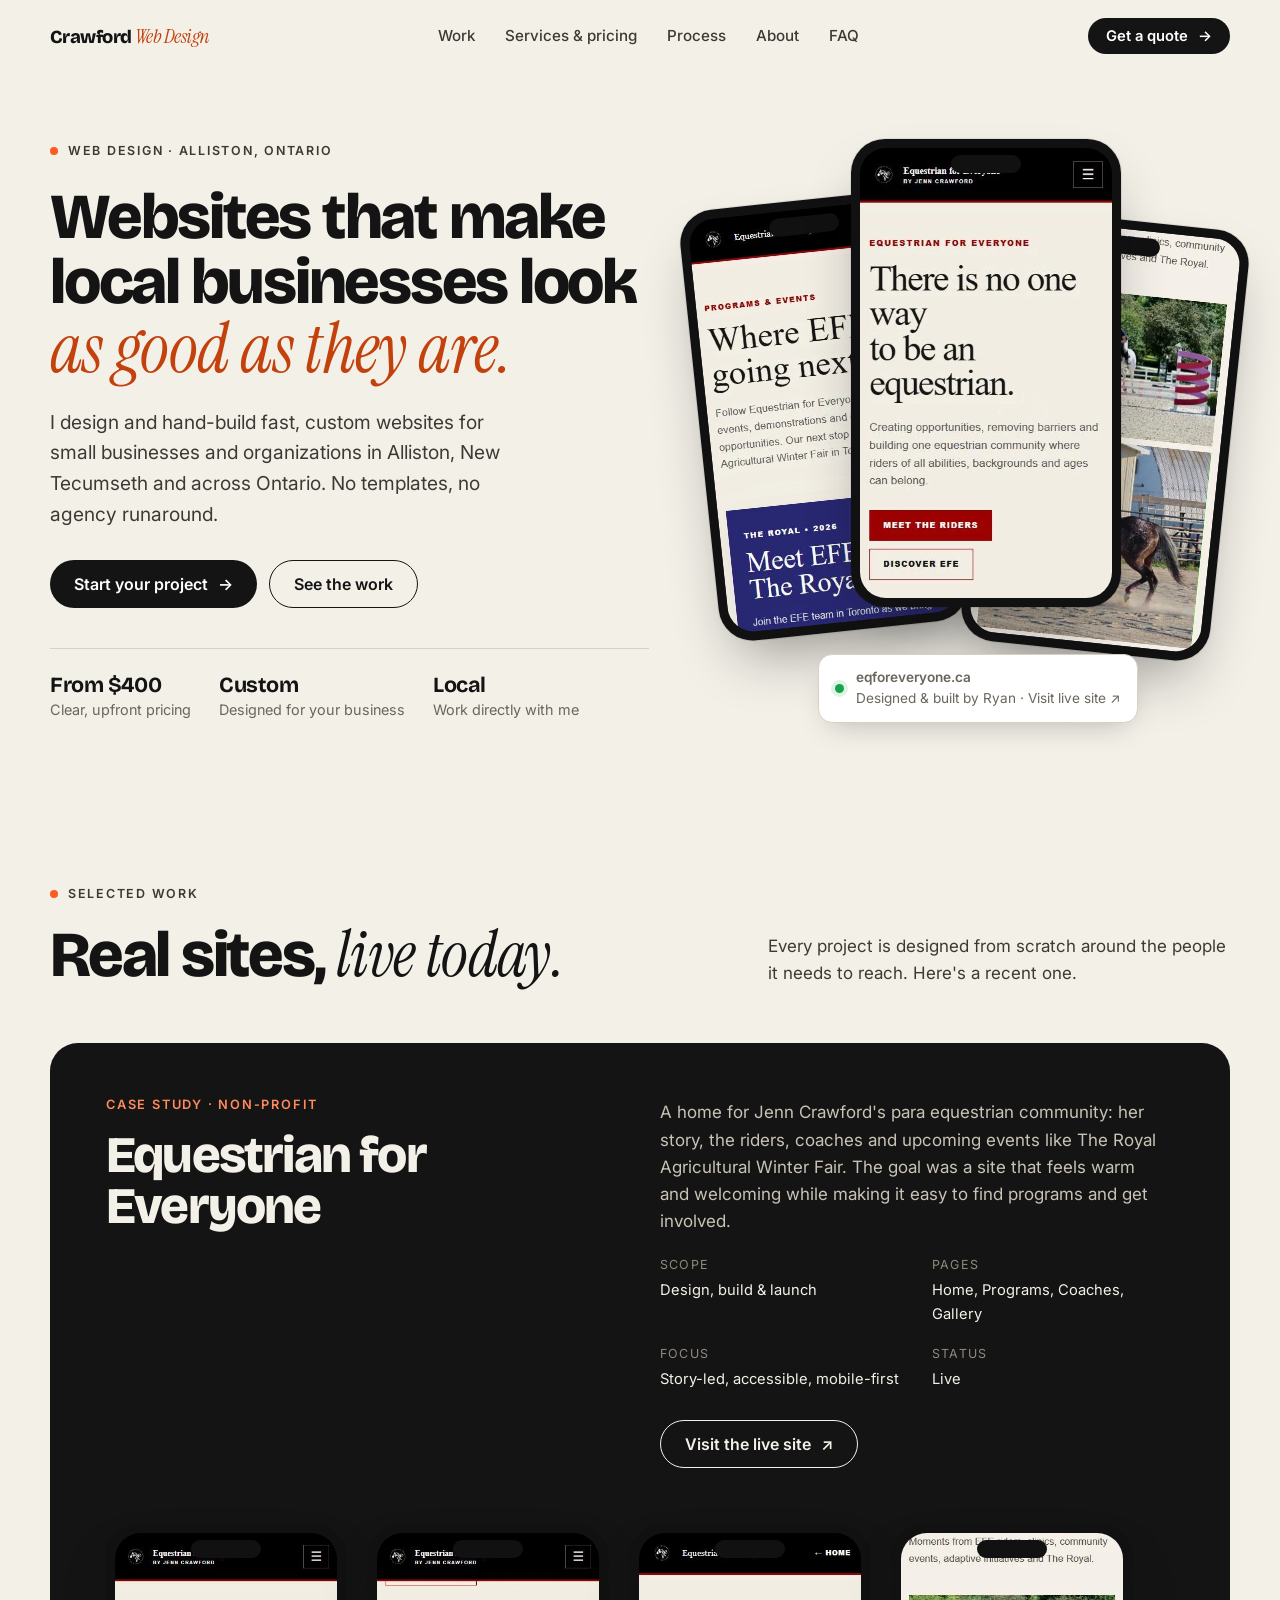
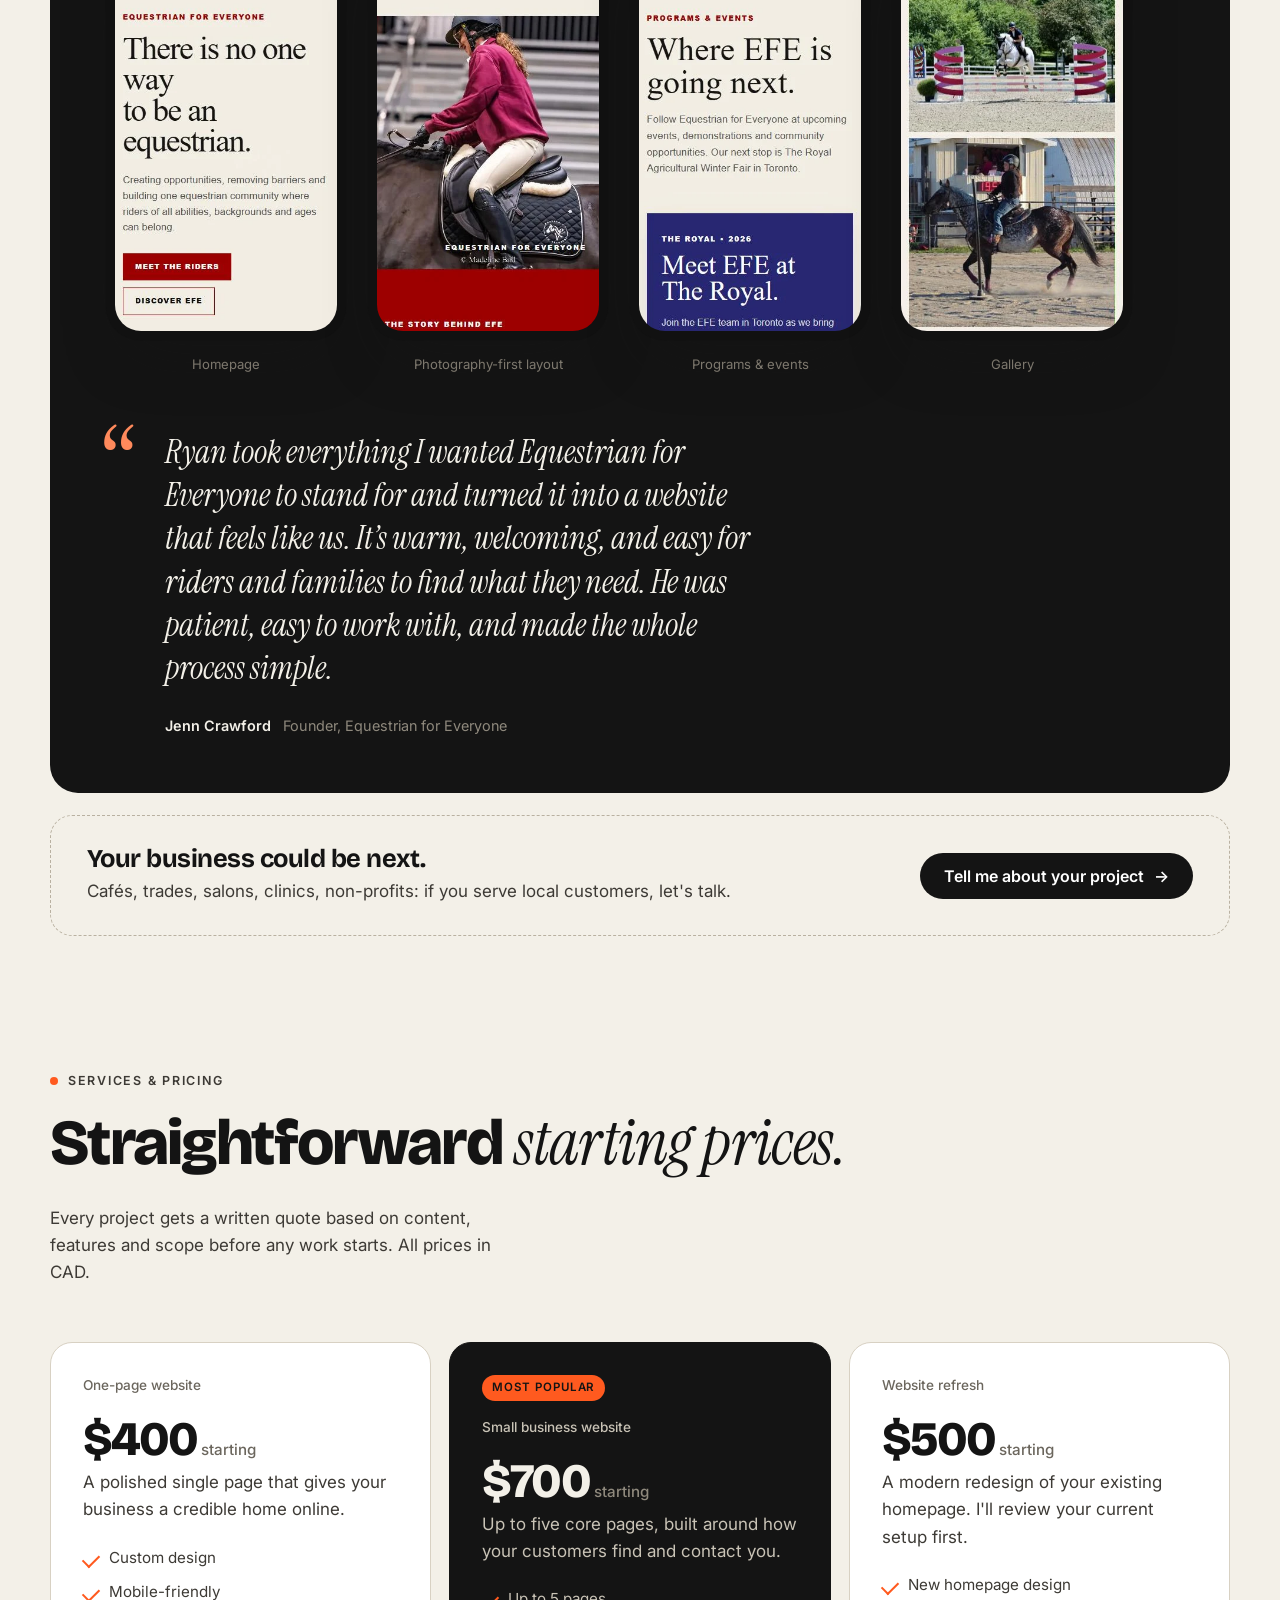
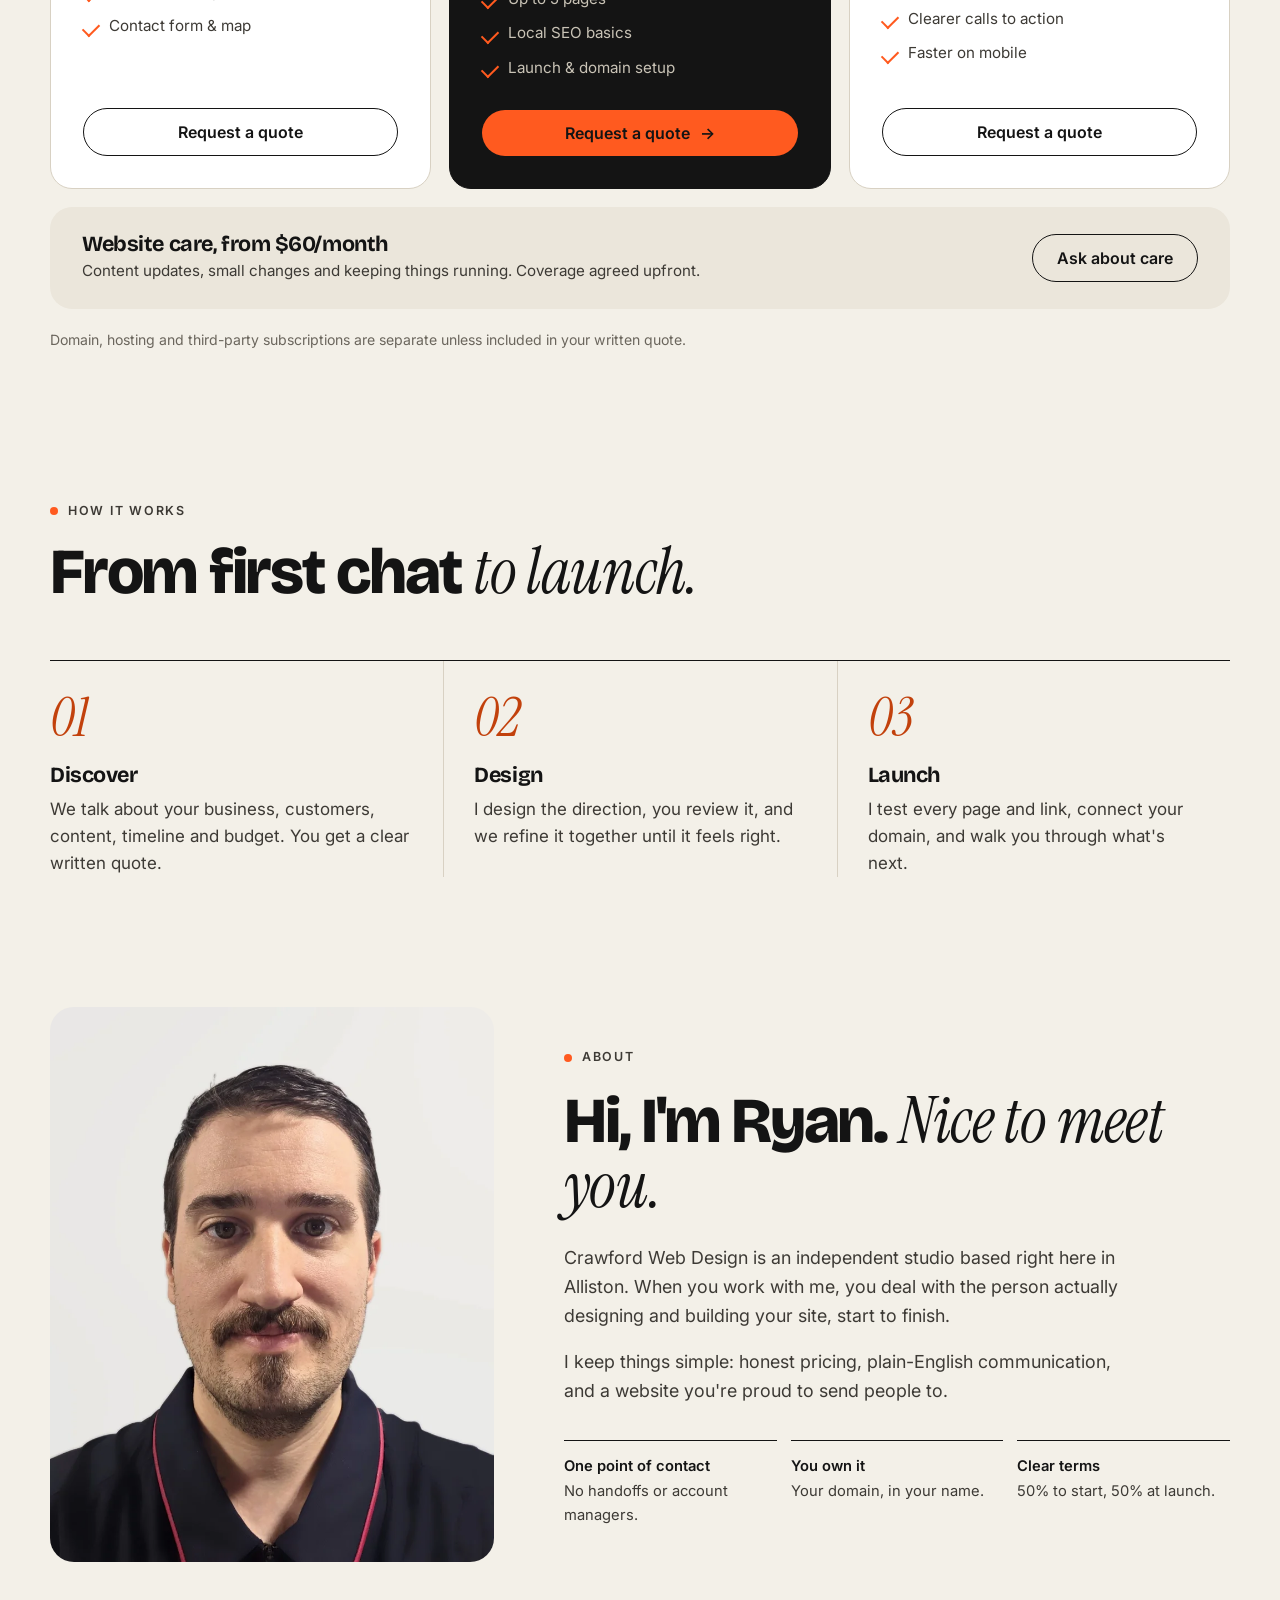
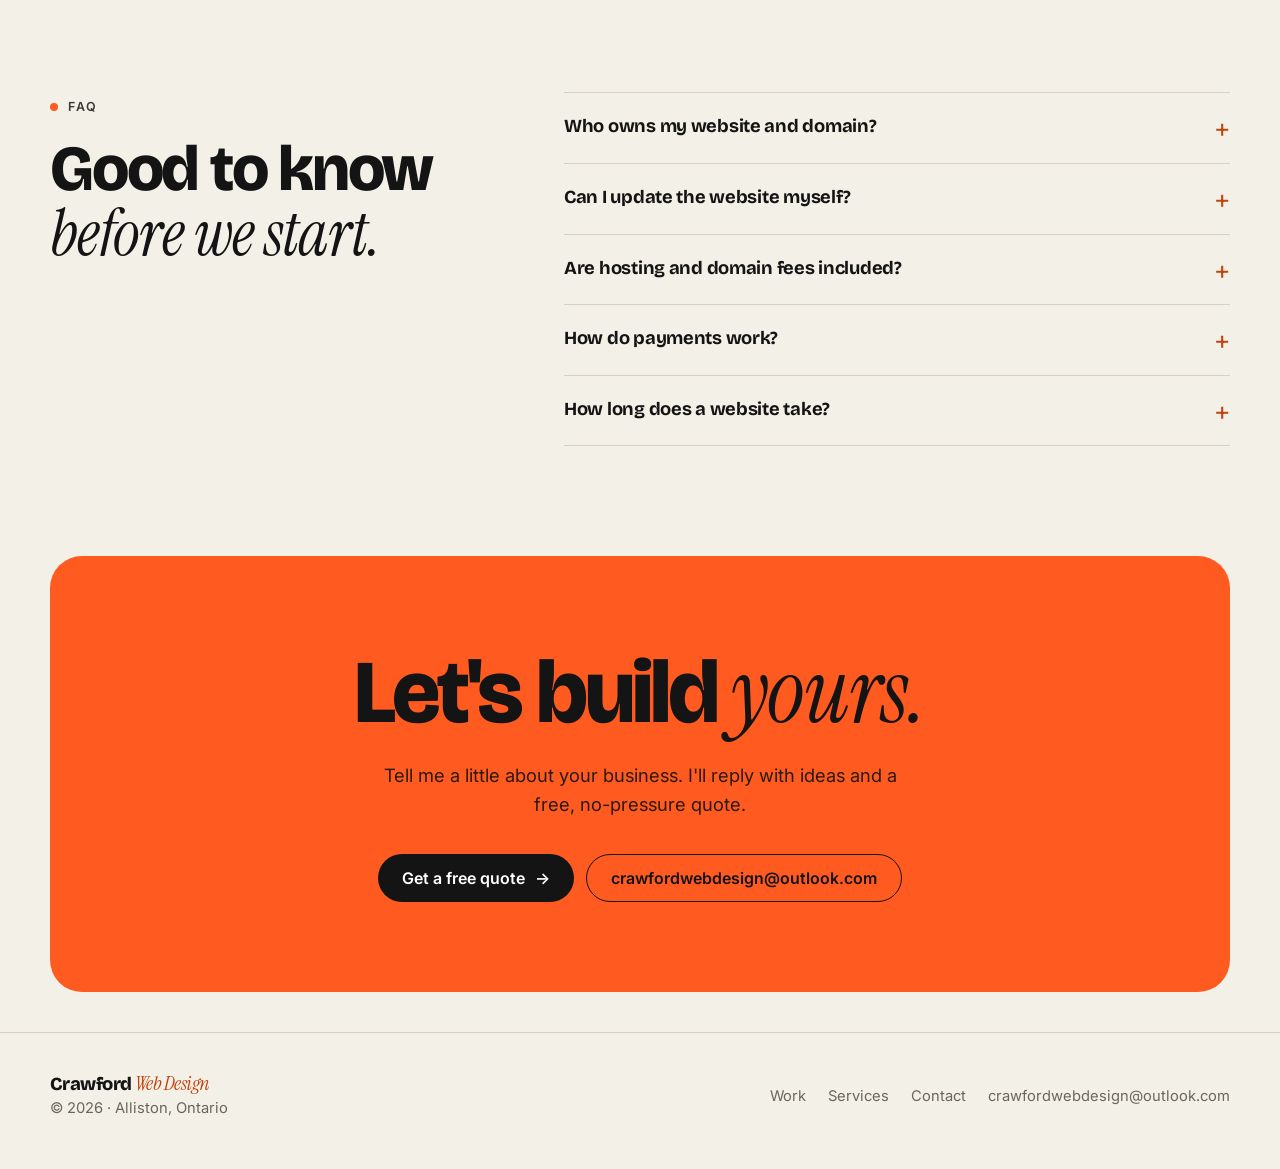
==== index.html @ 066e7ffb "update" ====
<!doctype html>
<html lang="en-CA">
<head>
<meta charset="utf-8">
<meta name="viewport" content="width=device-width,initial-scale=1">
<title>Small Business Website Design in Alliston | Crawford Web Design</title>
<meta name="description" content="Custom, hand-built websites for small businesses and organizations in Alliston, New Tecumseth and across Ontario. See recent work and starting prices.">
<link rel="canonical" href="https://crawfordwebdesign.ca/">
<meta name="robots" content="index,follow">
<meta name="theme-color" content="#f3f0e8">
<meta property="og:type" content="website">
<meta property="og:locale" content="en_CA">
<meta property="og:site_name" content="Crawford Web Design">
<meta property="og:title" content="Crawford Web Design | Websites for Ontario Small Businesses">
<meta property="og:description" content="Custom, hand-built websites for small businesses and organizations in Alliston, New Tecumseth and across Ontario. See recent work and starting prices.">
<meta property="og:url" content="https://crawfordwebdesign.ca/">
<meta property="og:image" content="https://crawfordwebdesign.ca/og-image.jpg">
<meta property="og:image:width" content="1200">
<meta property="og:image:height" content="630">
<meta property="og:image:alt" content="Crawford Web Design: websites for local businesses in Alliston, Ontario">
<meta name="twitter:card" content="summary_large_image">
<meta name="twitter:image" content="https://crawfordwebdesign.ca/og-image.jpg">
<link rel="icon" href="data:image/svg+xml,%3Csvg xmlns='http://www.w3.org/2000/svg' viewBox='0 0 64 64'%3E%3Crect width='64' height='64' rx='14' fill='%23141414'/%3E%3Ctext x='32' y='44' font-family='Georgia,serif' font-size='36' font-style='italic' fill='%23ff5a1f' text-anchor='middle'%3EC%3C/text%3E%3C/svg%3E">
<link rel="preconnect" href="https://fonts.googleapis.com">
<link rel="preconnect" href="https://fonts.gstatic.com" crossorigin>
<link href="https://fonts.googleapis.com/css2?family=Bricolage+Grotesque:opsz,wght@12..96,500;12..96,700;12..96,800&family=Instrument+Serif:ital@1&family=Inter:wght@400;500;600&display=swap" rel="stylesheet">
<link rel="stylesheet" href="/styles.css">
<script type="application/ld+json">{"@context":"https://schema.org","@type":"ProfessionalService","name":"Crawford Web Design","url":"https://crawfordwebdesign.ca/","image":"https://crawfordwebdesign.ca/og-image.jpg","email":"crawfordwebdesign@outlook.com","address":{"@type":"PostalAddress","addressLocality":"Alliston","addressRegion":"ON","addressCountry":"CA"},"areaServed":[{"@type":"Place","name":"Alliston, Ontario"},{"@type":"Place","name":"New Tecumseth, Ontario"},{"@type":"AdministrativeArea","name":"Ontario"}],"description":"Website design, redesign and updates for small businesses in Ontario.","priceRange":"CAD $400+"}</script>
</head>
<body>
<a class="skip" href="#main">Skip to content</a>

<header id="top">
  <div class="wrap nav">
    <a class="logo" href="/">Crawford <i>Web Design</i></a>
    <nav aria-label="Main" id="site-nav">
      <ul>
        <li><a href="/portfolio.html">Work</a></li>
        <li><a href="/services.html">Services &amp; pricing</a></li>
        <li><a href="/#process">Process</a></li>
        <li><a href="/#about">About</a></li>
        <li><a href="/#faq">FAQ</a></li>
        <li class="nav-cta-mobile"><a href="/contact.html">Get a quote →</a></li>
      </ul>
    </nav>
    <div class="nav-right">
      <a class="btn btn-dark nav-cta" href="/contact.html">Get a quote <span class="arrow">→</span></a>
      <button class="menu-btn" type="button" aria-expanded="false" aria-controls="site-nav" aria-label="Open menu"><span></span><span></span></button>
    </div>
  </div>
</header>

<main id="main">
  <!-- HERO: real work above the fold -->
  <section class="hero">
    <div class="wrap hero-grid">
      <div>
        <span class="eyebrow">Web design · Alliston, Ontario</span>
        <h1>Websites that make local businesses look <span class="serif">as good as they are.</span></h1>
        <p class="lead">I design and hand-build fast, custom websites for small businesses and organizations in Alliston, New Tecumseth and across Ontario. No templates, no agency runaround.</p>
        <div class="actions">
          <a class="btn btn-dark" href="/contact.html">Start your project <span class="arrow">→</span></a>
          <a class="btn btn-line" href="/portfolio.html">See the work</a>
        </div>
        <div class="hero-meta">
          <div><b>From $400</b>Clear, upfront pricing</div>
          <div><b>Custom</b>Designed for your business</div>
          <div><b>Local</b>Work directly with me</div>
        </div>
      </div>

      <div class="phones" aria-label="Recent work: Equestrian for Everyone website on mobile">
        <div class="phone p1"><img src="work-efe-programs.webp" alt="Equestrian for Everyone programs and events page on a phone" width="390" height="676"></div>
        <div class="phone p2"><img src="work-efe-home.webp" alt="Equestrian for Everyone homepage on a phone" width="390" height="676" fetchpriority="high"></div>
        <div class="phone p3"><img src="work-efe-gallery.webp" alt="Equestrian for Everyone photo gallery page on a phone" width="390" height="676"></div>
        <a class="work-tag" href="https://eqforeveryone.ca/" target="_blank" rel="noopener">
          <span class="dot" aria-hidden="true"></span>
          <span><b>eqforeveryone.ca</b><span>Designed &amp; built by Ryan · Visit live site ↗</span></span>
        </a>
      </div>
    </div>
  </section>

  <!-- WORK -->
  <section class="sec" id="work">
    <div class="wrap">
      <div class="sec-head reveal">
        <div>
          <span class="eyebrow">Selected work</span>
          <h2 style="margin-top:16px">Real sites, <span class="serif">live today.</span></h2>
        </div>
        <p>Every project is designed from scratch around the people it needs to reach. Here's a recent one.</p>
      </div>

      <article class="case reveal">
        <div class="case-top">
          <div>
            <div class="kicker">Case study · Non-profit</div>
            <h3>Equestrian for Everyone</h3>
          </div>
          <div>
            <p>A home for Jenn Crawford's para equestrian community: her story, the riders, coaches and upcoming events like The Royal Agricultural Winter Fair. The goal was a site that feels warm and welcoming while making it easy to find programs and get involved.</p>
            <dl>
              <div><dt>Scope</dt><dd>Design, build &amp; launch</dd></div>
              <div><dt>Pages</dt><dd>Home, Programs, Coaches, Gallery</dd></div>
              <div><dt>Focus</dt><dd>Story-led, accessible, mobile-first</dd></div>
              <div><dt>Status</dt><dd>Live</dd></div>
            </dl>
            <a class="btn btn-line" href="https://eqforeveryone.ca/" target="_blank" rel="noopener">Visit the live site <span class="arrow">↗</span></a>
          </div>
        </div>
        <div class="case-shots" tabindex="0" aria-label="Screens from the Equestrian for Everyone website">
          <figure><div class="phone"><img src="work-efe-home.webp" alt="Homepage headline: There is no one way to be an equestrian" loading="lazy" width="390" height="676"></div><figcaption>Homepage</figcaption></figure>
          <figure><div class="phone"><img src="work-efe-photo.webp" alt="Full-width rider photo on the homepage" loading="lazy" width="390" height="676"></div><figcaption>Photography-first layout</figcaption></figure>
          <figure><div class="phone"><img src="work-efe-programs.webp" alt="Programs and events page featuring The Royal" loading="lazy" width="390" height="676"></div><figcaption>Programs &amp; events</figcaption></figure>
          <figure><div class="phone"><img src="work-efe-gallery.webp" alt="Gallery page with show jumping photos" loading="lazy" width="390" height="676"></div><figcaption>Gallery</figcaption></figure>
        </div>
        <figure class="quote">
          <blockquote>Ryan took everything I wanted Equestrian for Everyone to stand for and turned it into a website that feels like us. It&rsquo;s warm, welcoming, and easy for riders and families to find what they need. He was patient, easy to work with, and made the whole process simple.</blockquote>
          <figcaption><b>Jenn Crawford</b> Founder, Equestrian for Everyone</figcaption>
        </figure>
      </article>

      <div class="next-card reveal">
        <div>
          <h3>Your business could be next.</h3>
          <p>Cafés, trades, salons, clinics, non-profits: if you serve local customers, let's talk.</p>
        </div>
        <a class="btn btn-dark" href="/contact.html">Tell me about your project <span class="arrow">→</span></a>
      </div>
    </div>
  </section>

  <!-- PRICING -->
  <section class="sec" id="pricing" style="padding-top:20px">
    <div class="wrap">
      <div class="sec-head reveal">
        <div>
          <span class="eyebrow">Services &amp; pricing</span>
          <h2 style="margin-top:16px">Straightforward <span class="serif">starting prices.</span></h2>
        </div>
        <p>Every project gets a written quote based on content, features and scope before any work starts. All prices in CAD.</p>
      </div>

      <div class="price-grid">
        <div class="price reveal">
          <div class="label">One-page website</div>
          <div class="amount">$400<small> starting</small></div>
          <p style="margin:0;color:var(--ink-2)">A polished single page that gives your business a credible home online.</p>
          <ul><li>Custom design</li><li>Mobile-friendly</li><li>Contact form &amp; map</li></ul>
          <a class="btn btn-line" href="/contact.html">Request a quote</a>
        </div>
        <div class="price featured reveal">
          <span class="badge">Most popular</span>
          <div class="label">Small business website</div>
          <div class="amount">$700<small style="color:#8f897d"> starting</small></div>
          <p style="margin:0;color:#c9c3b6">Up to five core pages, built around how your customers find and contact you.</p>
          <ul><li>Up to 5 pages</li><li>Local SEO basics</li><li>Launch &amp; domain setup</li></ul>
          <a class="btn" href="/contact.html">Request a quote <span class="arrow">→</span></a>
        </div>
        <div class="price reveal">
          <div class="label">Website refresh</div>
          <div class="amount">$500<small> starting</small></div>
          <p style="margin:0;color:var(--ink-2)">A modern redesign of your existing homepage. I'll review your current setup first.</p>
          <ul><li>New homepage design</li><li>Clearer calls to action</li><li>Faster on mobile</li></ul>
          <a class="btn btn-line" href="/contact.html">Request a quote</a>
        </div>
      </div>

      <div class="care reveal">
        <div>
          <h3>Website care, from $60/month</h3>
          <p>Content updates, small changes and keeping things running. Coverage agreed upfront.</p>
        </div>
        <a class="btn btn-line" href="/contact.html">Ask about care</a>
      </div>
      <p class="fine">Domain, hosting and third-party subscriptions are separate unless included in your written quote.</p>
    </div>
  </section>

  <!-- PROCESS -->
  <section class="sec" id="process" style="padding-top:20px">
    <div class="wrap">
      <div class="sec-head reveal">
        <div>
          <span class="eyebrow">How it works</span>
          <h2 style="margin-top:16px">From first chat <span class="serif">to launch.</span></h2>
        </div>
      </div>
      <div class="steps reveal">
        <div class="step"><div class="n">01</div><h3>Discover</h3><p>We talk about your business, customers, content, timeline and budget. You get a clear written quote.</p></div>
        <div class="step"><div class="n">02</div><h3>Design</h3><p>I design the direction, you review it, and we refine it together until it feels right.</p></div>
        <div class="step"><div class="n">03</div><h3>Launch</h3><p>I test every page and link, connect your domain, and walk you through what's next.</p></div>
      </div>
    </div>
  </section>

  <!-- ABOUT -->
  <section class="sec" id="about" style="padding-top:20px">
    <div class="wrap about">
      <img class="portrait reveal" src="ryan.webp" alt="Ryan, designer at Crawford Web Design" width="800" height="1000" loading="lazy">
      <div class="reveal">
        <span class="eyebrow">About</span>
        <h2>Hi, I'm Ryan. <span class="serif">Nice to meet you.</span></h2>
        <p>Crawford Web Design is an independent studio based right here in Alliston. When you work with me, you deal with the person actually designing and building your site, start to finish.</p>
        <p>I keep things simple: honest pricing, plain-English communication, and a website you're proud to send people to.</p>
        <div class="promises">
          <div><b>One point of contact</b>No handoffs or account managers.</div>
          <div><b>You own it</b>Your domain, in your name.</div>
          <div><b>Clear terms</b>50% to start, 50% at launch.</div>
        </div>
      </div>
    </div>
  </section>

  <!-- FAQ -->
  <section class="sec" id="faq" style="padding-top:20px">
    <div class="wrap faq-grid">
      <div class="reveal">
        <span class="eyebrow">FAQ</span>
        <h2 style="margin-top:16px">Good to know <span class="serif">before we start.</span></h2>
      </div>
      <div class="reveal">
        <details><summary>Who owns my website and domain?</summary><p>Your domain should be registered in your name or your business account. Access details are covered in the project agreement.</p></details>
        <details><summary>Can I update the website myself?</summary><p>Yes, if it's built on an editable platform like WordPress or Shopify. Custom-coded sites may need code changes, so we can set up an update arrangement instead.</p></details>
        <details><summary>Are hosting and domain fees included?</summary><p>Not automatically. I'll explain any recurring costs before launch so there are no surprises.</p></details>
        <details><summary>How do payments work?</summary><p>50% deposit before work begins and 50% at completion. Interac e-Transfer is accepted, and terms are confirmed in writing.</p></details>
        <details><summary>How long does a website take?</summary><p>It depends on scope, revisions and how quickly content comes together. You'll get an estimated schedule with your quote.</p></details>
      </div>
    </div>
  </section>

  <!-- CTA -->
  <section class="wrap">
    <div class="cta reveal">
      <h2>Let's build <span class="serif">yours.</span></h2>
      <p>Tell me a little about your business. I'll reply with ideas and a free, no-pressure quote.</p>
      <div class="actions">
        <a class="btn btn-dark" href="/contact.html">Get a free quote <span class="arrow">→</span></a>
        <a class="btn btn-line" href="mailto:crawfordwebdesign@outlook.com">crawfordwebdesign@outlook.com</a>
      </div>
    </div>
  </section>
</main>


<footer class="site-footer">
  <div class="wrap">
    <span><a class="logo" href="/">Crawford <i>Web Design</i></a><br>© <span id="year">2026</span> · Alliston, Ontario</span>
    <nav aria-label="Footer">
      <a href="/portfolio.html">Work</a>
      <a href="/services.html">Services</a>
      <a href="/contact.html">Contact</a>
      <a href="mailto:crawfordwebdesign@outlook.com">crawfordwebdesign@outlook.com</a>
    </nav>
  </div>
</footer>
<script src="/main.js" defer></script>
</body>
</html>
---- styles.css ----
:root{
  --paper:#f3f0e8; --paper-2:#ebe6db; --ink:#141414; --ink-2:#3d3a35; --muted:#6b665d;
  --line:#d8d1c3; --accent:#ff5a1f; --accent-ink:#c2410c; --dark:#141414;
  --display:"Bricolage Grotesque",system-ui,sans-serif; --serif:"Instrument Serif",Georgia,serif;
  --body:Inter,system-ui,-apple-system,"Segoe UI",sans-serif;
  --wrap:min(1180px,calc(100% - 40px));
}
*{box-sizing:border-box}
html{scroll-behavior:smooth}
body{margin:0;background:var(--paper);color:var(--ink);font:17px/1.6 var(--body);-webkit-font-smoothing:antialiased}
img{max-width:100%;display:block}
a{color:inherit}
:focus-visible{outline:3px solid var(--accent);outline-offset:3px;border-radius:4px}
.wrap{width:var(--wrap);margin-inline:auto}
.skip{position:absolute;left:-9999px}.skip:focus{left:12px;top:12px;z-index:99;background:var(--ink);color:#fff;padding:10px 14px}
section{scroll-margin-top:80px}
.serif{font-family:var(--serif);font-style:italic;font-weight:400;letter-spacing:-.01em}
.eyebrow{display:inline-flex;align-items:center;gap:10px;font:600 .78rem/1 var(--body);letter-spacing:.14em;text-transform:uppercase;color:var(--ink-2)}
.eyebrow::before{content:"";width:8px;height:8px;border-radius:50%;background:var(--accent)}
h1,h2,h3{font-family:var(--display);font-weight:800;letter-spacing:-.035em;line-height:1.02;margin:0}
h2{font-size:clamp(2.2rem,5vw,4rem)}
h3{font-size:1.35rem;letter-spacing:-.02em;font-weight:700}

/* Buttons */
.btn{display:inline-flex;align-items:center;gap:10px;padding:15px 24px;border-radius:999px;font:600 1rem/1 var(--body);text-decoration:none;transition:transform .15s,background .15s}
.btn-dark{background:var(--ink);color:#fff}.btn-dark:hover{background:#000;transform:translateY(-1px)}
.btn-line{border:1.5px solid var(--ink)}.btn-line:hover{background:var(--ink);color:#fff}
.btn-accent{background:var(--accent);color:#141414}.btn-accent:hover{transform:translateY(-1px);background:#ff6d38}
.arrow{transition:transform .15s}.btn:hover .arrow{transform:translateX(3px)}

/* Header */
header{position:sticky;top:0;z-index:20;background:rgba(243,240,232,.86);backdrop-filter:blur(12px);border-bottom:1px solid transparent;transition:border-color .2s}
header.scrolled{border-bottom-color:var(--line)}
.nav{display:flex;align-items:center;justify-content:space-between;height:72px}
.logo{font:800 1.15rem/1 var(--display);letter-spacing:-.03em;text-decoration:none}
.logo i{font-family:var(--serif);font-weight:400;color:var(--accent-ink);font-size:1.25rem}
.nav ul{display:flex;gap:30px;list-style:none;margin:0;padding:0;font-size:.95rem;font-weight:500}
.nav ul a{text-decoration:none;color:var(--ink-2)}.nav ul a:hover{color:var(--ink)}
.nav .btn{padding:11px 18px;font-size:.92rem}

/* Hero */
.hero{padding:56px 0 40px;overflow:hidden}
.hero-grid{display:grid;grid-template-columns:1.05fr .95fr;gap:40px;align-items:center}
.hero h1{font-size:clamp(2.5rem,5vw,4.5rem);margin:20px 0 22px}
.hero h1 .serif{color:var(--accent-ink);font-size:1.08em}
.hero .lead{font-size:1.2rem;color:var(--ink-2);max-width:40ch;margin:0 0 30px}
.hero .actions{display:flex;gap:12px;flex-wrap:wrap}
.hero-meta{display:flex;gap:28px;margin-top:40px;padding-top:24px;border-top:1px solid var(--line);font-size:.9rem;color:var(--muted)}
.hero-meta b{display:block;font:700 1.35rem/1.2 var(--display);color:var(--ink);letter-spacing:-.02em}

/* Phones */
.phones{position:relative;height:600px}
.phone{position:absolute;width:250px;aspect-ratio:390/676;border-radius:34px;background:#111;padding:9px;box-shadow:0 30px 60px -20px rgba(20,20,20,.45),0 0 0 1px rgba(0,0,0,.08)}
.phone img{width:100%;height:100%;object-fit:cover;object-position:top;border-radius:26px}
.phone::before{content:"";position:absolute;top:16px;left:50%;translate:-50% 0;width:70px;height:18px;background:#111;border-radius:20px;z-index:2}
.phones .p1{left:2%;top:70px;rotate:-6deg}
.phones .p2{left:30%;top:10px;z-index:2;width:270px}
.phones .p3{right:0;top:90px;rotate:6deg}
.work-tag{position:absolute;z-index:3;left:24%;bottom:6px;background:#fff;border:1px solid var(--line);border-radius:14px;padding:12px 16px;box-shadow:0 12px 30px -12px rgba(0,0,0,.25);font-size:.85rem;display:flex;gap:12px;align-items:center;text-decoration:none}
.work-tag .dot{width:9px;height:9px;border-radius:50%;background:#16a34a;box-shadow:0 0 0 4px #16a34a22}
.work-tag b{display:block;font-weight:600}
.work-tag span{color:var(--muted)}

/* Section headers */
.sec{padding:110px 0}
.sec-head{display:flex;justify-content:space-between;align-items:end;gap:30px;margin-bottom:56px;flex-wrap:wrap}
.sec-head p{max-width:42ch;color:var(--ink-2);margin:0}

/* Case study */
.case{background:var(--dark);color:#f3f0e8;border-radius:28px;overflow:hidden}
.case-top{display:grid;grid-template-columns:1fr 1fr;gap:40px;padding:56px 56px 0}
.case h3{font-size:clamp(2rem,4vw,3.2rem);letter-spacing:-.035em;font-weight:800;line-height:1}
.case .kicker{color:#ff8a5c;font:600 .8rem/1 var(--body);letter-spacing:.14em;text-transform:uppercase;margin-bottom:18px}
.case p{color:#c9c3b6;margin:0 0 20px;max-width:46ch}
.case dl{display:grid;grid-template-columns:1fr 1fr;gap:18px 30px;margin:0 0 28px;font-size:.92rem}
.case dt{color:#8f897d;font-size:.78rem;letter-spacing:.1em;text-transform:uppercase}
.case dd{margin:4px 0 0;color:#f3f0e8}
.case .btn-line{border-color:#f3f0e8;color:#f3f0e8}.case .btn-line:hover{background:#f3f0e8;color:var(--ink)}
.case-shots{display:flex;gap:22px;padding:56px;overflow-x:auto;scroll-snap-type:x mandatory;scrollbar-width:thin}
.case-shots figure{margin:0;flex:0 0 auto;scroll-snap-align:start}
.case-shots .phone{position:relative;width:240px}
.case-shots figcaption{font-size:.82rem;color:#8f897d;margin-top:14px;text-align:center}
.quote{margin:0;padding:0 56px 56px;display:grid;grid-template-columns:auto 1fr;gap:24px;align-items:start}
.quote::before{content:"\201C";font:400 7rem/0.8 var(--serif);color:#ff8a5c}
.quote blockquote{margin:0;font:400 clamp(1.4rem,2.6vw,2rem)/1.35 var(--serif);font-style:italic;color:#f3f0e8;max-width:40ch}
.quote figcaption{grid-column:2;font-size:.9rem;color:#8f897d}
.quote figcaption b{color:#f3f0e8;font-weight:600;margin-right:8px}
@media (max-width:760px){.quote{padding:0 24px 36px;grid-template-columns:1fr;gap:4px}.quote::before{font-size:5rem}.quote figcaption{grid-column:1}}
.next-card{margin-top:22px;display:flex;justify-content:space-between;align-items:center;gap:20px;flex-wrap:wrap;border:1.5px dashed #b9b1a1;border-radius:22px;padding:30px 36px}
.next-card h3{font-size:1.6rem}
.next-card p{margin:6px 0 0;color:var(--ink-2)}

/* Pricing */
.price-grid{display:grid;grid-template-columns:repeat(3,1fr);gap:18px}
.price{background:#fff;border:1px solid var(--line);border-radius:22px;padding:32px;display:flex;flex-direction:column}
.price.featured{background:var(--ink);color:#f3f0e8;border-color:var(--ink)}
.price .label{font-size:.85rem;color:var(--muted);font-weight:500}
.price.featured .label,.price.featured li{color:#c9c3b6}
.price .amount{font:800 3rem/1 var(--display);letter-spacing:-.04em;margin:18px 0 6px}
.price .amount small{font:500 .95rem var(--body);letter-spacing:0;color:var(--muted)}
.price ul{list-style:none;padding:0;margin:22px 0 30px;display:grid;gap:10px;font-size:.95rem;color:var(--ink-2)}
.price li{padding-left:26px;position:relative}
.price li::before{content:"";position:absolute;left:0;top:.55em;width:14px;height:8px;border-left:2px solid var(--accent);border-bottom:2px solid var(--accent);rotate:-45deg}
.price .btn{margin-top:auto;justify-content:center}
.price.featured .btn{background:var(--accent);color:var(--ink)}
.badge{align-self:flex-start;background:var(--accent);color:var(--ink);font:600 .72rem/1 var(--body);letter-spacing:.08em;text-transform:uppercase;padding:7px 10px;border-radius:99px;margin-bottom:16px}
.care{margin-top:18px;display:flex;justify-content:space-between;align-items:center;gap:20px;flex-wrap:wrap;background:var(--paper-2);border-radius:22px;padding:26px 32px}
.care p{margin:4px 0 0;color:var(--ink-2);font-size:.95rem}
.fine{font-size:.88rem;color:var(--muted);margin-top:20px}

/* Process */
.steps{display:grid;grid-template-columns:repeat(3,1fr);border-top:1.5px solid var(--ink)}
.step{padding:30px 30px 0 0}
.step + .step{padding-left:30px;border-left:1px solid var(--line)}
.step .n{font:400 3.4rem/1 var(--serif);font-style:italic;color:var(--accent-ink)}
.step h3{margin:18px 0 10px}
.step p{color:var(--ink-2);margin:0}

/* About */
.about{display:grid;grid-template-columns:.8fr 1.2fr;gap:70px;align-items:center}
.portrait{width:100%;height:auto;object-fit:cover;aspect-ratio:4/5;border-radius:24px;background:linear-gradient(160deg,#e0d8c8,#cfc4ae);display:grid;place-items:center;position:relative;overflow:hidden}
.portrait span{font:400 9rem/1 var(--serif);font-style:italic;color:#fff8}
.portrait small{position:absolute;bottom:18px;left:20px;font-size:.8rem;color:#6b665d}
.about h2{margin:18px 0 26px}
.about p{font-size:1.12rem;color:var(--ink-2);margin:0 0 18px;max-width:52ch}
.promises{display:grid;grid-template-columns:repeat(3,1fr);gap:14px;margin-top:34px}
.promises div{border-top:1.5px solid var(--ink);padding-top:14px;font-size:.92rem;color:var(--ink-2)}
.promises b{display:block;color:var(--ink);font-weight:600;margin-bottom:2px}

/* FAQ */
.faq-grid{display:grid;grid-template-columns:.8fr 1.2fr;gap:70px}
details{border-bottom:1px solid var(--line);padding:22px 0}
details:first-child{border-top:1px solid var(--line)}
summary{list-style:none;cursor:pointer;display:flex;justify-content:space-between;gap:20px;font:700 1.15rem/1.3 var(--display);letter-spacing:-.015em}
summary::-webkit-details-marker{display:none}
summary::after{content:"+";font:400 1.6rem/1 var(--body);color:var(--accent-ink);transition:rotate .2s}
details[open] summary::after{rotate:45deg}
details p{margin:14px 0 0;color:var(--ink-2);max-width:60ch}

/* CTA */
.cta{background:var(--accent);border-radius:32px;padding:90px 56px;text-align:center;margin-bottom:40px}
.cta h2{font-size:clamp(2.6rem,7vw,5.8rem);max-width:14ch;margin:0 auto 22px}
.cta p{max-width:46ch;margin:0 auto 34px;font-size:1.15rem;color:#2a1a10}
.cta .actions{display:flex;gap:12px;justify-content:center;flex-wrap:wrap}
.cta .btn-line{border-color:var(--ink)}

footer{padding:30px 0 40px;font-size:.9rem;color:var(--muted)}
footer .wrap{display:flex;justify-content:space-between;gap:20px;flex-wrap:wrap}
footer a{text-decoration:none}footer a:hover{color:var(--ink)}

/* Reveal */
.reveal{opacity:0;translate:0 24px;transition:opacity .7s ease,translate .7s ease}
.reveal.in{opacity:1;translate:0 0}

/* Responsive */
@media (max-width:980px){
  .hero-grid,.case-top,.about,.faq-grid{grid-template-columns:1fr}
  .phones{height:520px;max-width:560px;margin:0 auto;width:100%}
  .phones .p1{left:0}.phones .p3{right:0}.phones .p2{left:50%;translate:-50% 0}
  .price-grid{grid-template-columns:1fr}
  .about{gap:40px}.portrait{max-width:380px}
  .faq-grid{gap:30px}
}
@media (max-width:760px){
  .nav ul{display:none}
  .sec{padding:80px 0}
  .hero{padding-top:36px}
  .hero-meta{display:none}
  .hero .lead{font-size:1.08rem;margin-bottom:24px}
  .hero-grid{gap:28px}
  .phones{height:430px}
  .phone{width:190px}.phones .p2{width:205px}
  .phones .p1{top:60px}.phones .p3{top:70px}
  .work-tag{left:50%;translate:-50% 0;white-space:nowrap}
  .case{border-radius:22px}
  .case-top{padding:36px 24px 0}
  .case-shots{padding:36px 24px}
  .case-shots .phone{width:200px}
  .case dl{grid-template-columns:1fr 1fr}
  .steps{grid-template-columns:1fr}
  .step,.step + .step{padding:26px 0;border-left:0;border-bottom:1px solid var(--line)}
  .promises{grid-template-columns:1fr}
  .cta{padding:60px 24px;border-radius:24px}
  .next-card,.care{padding:24px}
}
@media (max-width:420px){
  .phone{width:160px}.phones .p2{width:175px}.phones{height:370px}
}
@media (prefers-reduced-motion:reduce){html{scroll-behavior:auto}.reveal{opacity:1;translate:none;transition:none}}

/* ===== Shared: nav, mobile menu, footer ===== */
.nav nav ul a[aria-current="page"]{color:var(--ink);text-decoration:underline;text-decoration-color:var(--accent);text-decoration-thickness:2px;text-underline-offset:6px}
.nav-right{display:flex;align-items:center;gap:10px}
.menu-btn{display:none;width:44px;height:44px;border-radius:50%;border:1.5px solid var(--ink);background:transparent;cursor:pointer;position:relative}
.menu-btn span{position:absolute;left:12px;right:12px;height:2px;background:var(--ink);transition:transform .2s,top .2s}
.menu-btn span:first-child{top:16px}.menu-btn span:last-child{top:24px}
.menu-btn[aria-expanded="true"] span:first-child{top:20px;transform:rotate(45deg)}
.menu-btn[aria-expanded="true"] span:last-child{top:20px;transform:rotate(-45deg)}
.nav-cta-mobile{display:none}
.site-footer{border-top:1px solid var(--line);padding:40px 0 48px;margin-top:40px;font-size:.92rem;color:var(--muted)}
.site-footer .wrap{display:flex;justify-content:space-between;gap:24px;flex-wrap:wrap;align-items:center}
.site-footer .logo{color:var(--ink)}
.site-footer nav{display:flex;gap:22px;flex-wrap:wrap}
.site-footer a{text-decoration:none}.site-footer a:hover{color:var(--ink)}
@media (max-width:760px){
  .menu-btn{display:block}
  .nav-right .nav-cta{padding:10px 14px;font-size:.88rem}
  .nav nav{position:absolute;left:0;right:0;top:72px;background:var(--paper);border-bottom:1px solid var(--line);box-shadow:0 20px 30px -20px rgba(0,0,0,.25);display:none}
  .nav nav.open{display:block}
  .nav nav ul{display:flex;flex-direction:column;gap:0;padding:8px 20px 20px}
  .nav nav ul li a{display:block;padding:14px 0;font:700 1.35rem/1.2 var(--display);letter-spacing:-.02em;color:var(--ink);border-bottom:1px solid var(--line)}
  .nav nav ul a[aria-current="page"]{color:var(--accent-ink);text-decoration:none}
  .nav-cta-mobile{display:block}
  .nav nav ul li.nav-cta-mobile a{border:0;margin-top:14px;background:var(--ink);color:#fff;border-radius:999px;text-align:center;font:600 1rem/1 var(--body);padding:16px}
  .site-footer .wrap{flex-direction:column;align-items:flex-start}
}


/* ===== Page hero (inner pages) ===== */
.page-hero{padding:72px 0 40px}
.page-hero h1{font-size:clamp(2.6rem,6vw,5rem);margin:20px 0 22px;max-width:16ch}
.page-hero h1 .serif{color:var(--accent-ink)}
.page-hero .lead{font-size:1.2rem;color:var(--ink-2);max-width:52ch;margin:0}

/* ===== Browser frame ===== */
.browser{border-radius:16px;overflow:hidden;background:#fff;box-shadow:0 40px 80px -40px rgba(0,0,0,.6);border:1px solid #2a2a2a}
.browser-bar{display:flex;align-items:center;gap:7px;padding:12px 16px;background:#262626}
.browser-bar i{width:10px;height:10px;border-radius:50%;background:#555}
.browser-bar span{margin-left:14px;flex:1;max-width:340px;background:#3a3a3a;color:#bbb;font-size:.78rem;border-radius:99px;padding:5px 14px}
.browser img{width:100%;height:auto;display:block}
.case-browser{padding:56px 56px 0}
@media (max-width:760px){.case-browser{padding:36px 24px 0}.browser-bar span{display:none}}

/* ===== Services page ===== */
.svc{display:grid;grid-template-columns:200px 1fr auto;gap:40px;align-items:start;padding:40px 0;border-top:1px solid var(--line)}
.svc:last-child{border-bottom:1px solid var(--line)}
.svc .n{font:400 3rem/1 var(--serif);font-style:italic;color:var(--accent-ink)}
.svc h3{font-size:1.8rem;margin-bottom:12px}
.svc p{margin:0 0 14px;color:var(--ink-2);max-width:56ch}
.svc .good{font-size:.92rem;color:var(--muted)}
.svc .from{text-align:right;white-space:nowrap}
.svc .from b{display:block;font:800 2.2rem/1 var(--display);letter-spacing:-.03em;color:var(--ink);margin-top:6px}
.svc .from small{color:var(--muted);font-size:.85rem}
.included{display:grid;grid-template-columns:repeat(3,1fr);gap:18px}
.included div{background:#fff;border:1px solid var(--line);border-radius:18px;padding:24px}
.included b{display:block;font:700 1.1rem/1.3 var(--display);margin-bottom:6px}
.included span{color:var(--ink-2);font-size:.95rem}
@media (max-width:860px){.svc{grid-template-columns:1fr;gap:12px}.svc .from{text-align:left}.included{grid-template-columns:1fr}}

/* ===== Contact page ===== */
.contact-grid{display:grid;grid-template-columns:.9fr 1.1fr;gap:64px;align-items:start;padding:64px 0 40px}
.contact-grid h1{font-size:clamp(2.6rem,5.5vw,4.6rem);margin:20px 0 22px}
.contact-grid h1 .serif{color:var(--accent-ink)}
.contact-grid .lead{font-size:1.15rem;color:var(--ink-2);margin:0 0 36px;max-width:42ch}
.next-steps{list-style:none;padding:0;margin:0 0 36px;display:grid;gap:18px}
.next-steps li{display:grid;grid-template-columns:44px 1fr;gap:14px;align-items:start}
.next-steps .n{font:400 2rem/1 var(--serif);font-style:italic;color:var(--accent-ink)}
.next-steps b{display:block;font-weight:600}
.next-steps span{color:var(--ink-2);font-size:.95rem}
.direct{border-top:1px solid var(--line);padding-top:22px;font-size:.95rem;color:var(--ink-2)}
.direct a{color:var(--ink);font-weight:600}
.form-card{background:#fff;border:1px solid var(--line);border-radius:26px;padding:40px;box-shadow:0 30px 60px -40px rgba(0,0,0,.25)}
.form-card h2{font-size:1.8rem;margin-bottom:6px}
.form-card > p{color:var(--muted);margin:0 0 26px;font-size:.95rem}
.form-grid{display:grid;grid-template-columns:1fr 1fr;gap:18px}
.field{display:flex;flex-direction:column;gap:7px}
.field.full{grid-column:1/-1}
.field label{font-weight:600;font-size:.9rem}
.field label .req{color:var(--accent-ink)}
.field input,.field select,.field textarea{width:100%;font:inherit;font-size:1rem;color:var(--ink);background:var(--paper);border:1.5px solid var(--line);border-radius:12px;padding:13px 14px;transition:border-color .15s,background .15s}
.field textarea{min-height:140px;resize:vertical}
.field input:focus,.field select:focus,.field textarea:focus{outline:none;border-color:var(--ink);background:#fff}
.form-card .btn{border:0;cursor:pointer;width:100%;justify-content:center;padding:17px}
.form-card .btn:disabled{opacity:.6;cursor:wait}
.form-status{margin:14px 0 0;font-size:.9rem;color:var(--muted)}
.form-status.err{color:#b42318}
.hp{position:absolute;left:-10000px;width:1px;height:1px;overflow:hidden}
.success{display:none;text-align:center;padding:30px 10px}
.success .tick{width:64px;height:64px;border-radius:50%;background:var(--accent);display:grid;place-items:center;margin:0 auto 20px;font-size:1.8rem}
.success h2{font-size:2rem;margin-bottom:10px}
.success p{color:var(--ink-2);max-width:36ch;margin:0 auto 24px}
.form-card.sent form,.form-card.sent > h2,.form-card.sent > p{display:none}
.form-card.sent .success{display:block}
.privacy{font-size:.8rem;color:var(--muted);margin:16px 0 0}
@media (max-width:900px){.contact-grid{grid-template-columns:1fr;gap:40px;padding-top:40px}}
@media (max-width:560px){.form-grid{grid-template-columns:1fr}.form-card{padding:26px 20px;border-radius:20px}}
.logo,.btn{white-space:nowrap}
.form-status:empty{display:none}
@media (max-width:760px){.nav .logo{font-size:1rem}.nav .logo i{font-size:1.08rem}.nav-right{gap:8px}.nav-right .nav-cta{padding:10px 13px;font-size:.85rem}.nav-right .nav-cta .arrow{display:none}}
@media (max-width:359px){.nav-right .nav-cta{display:none}}
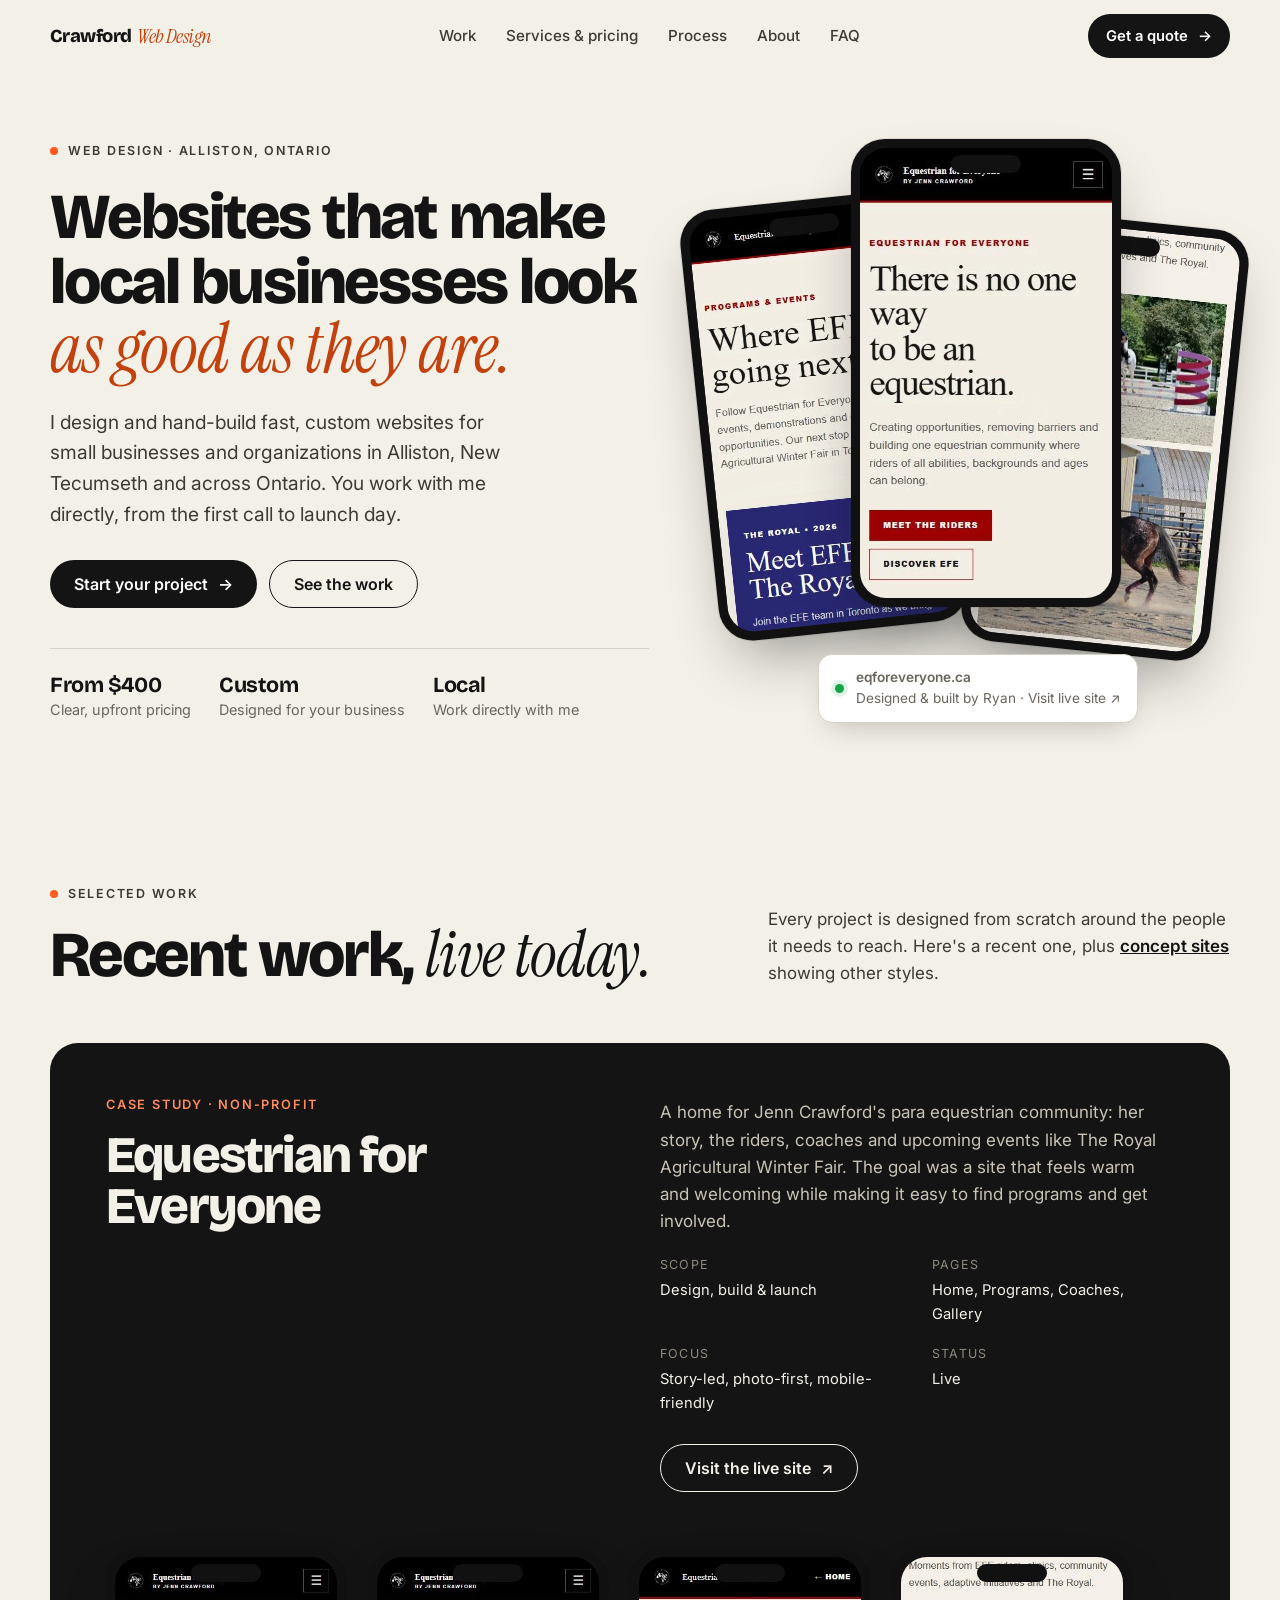
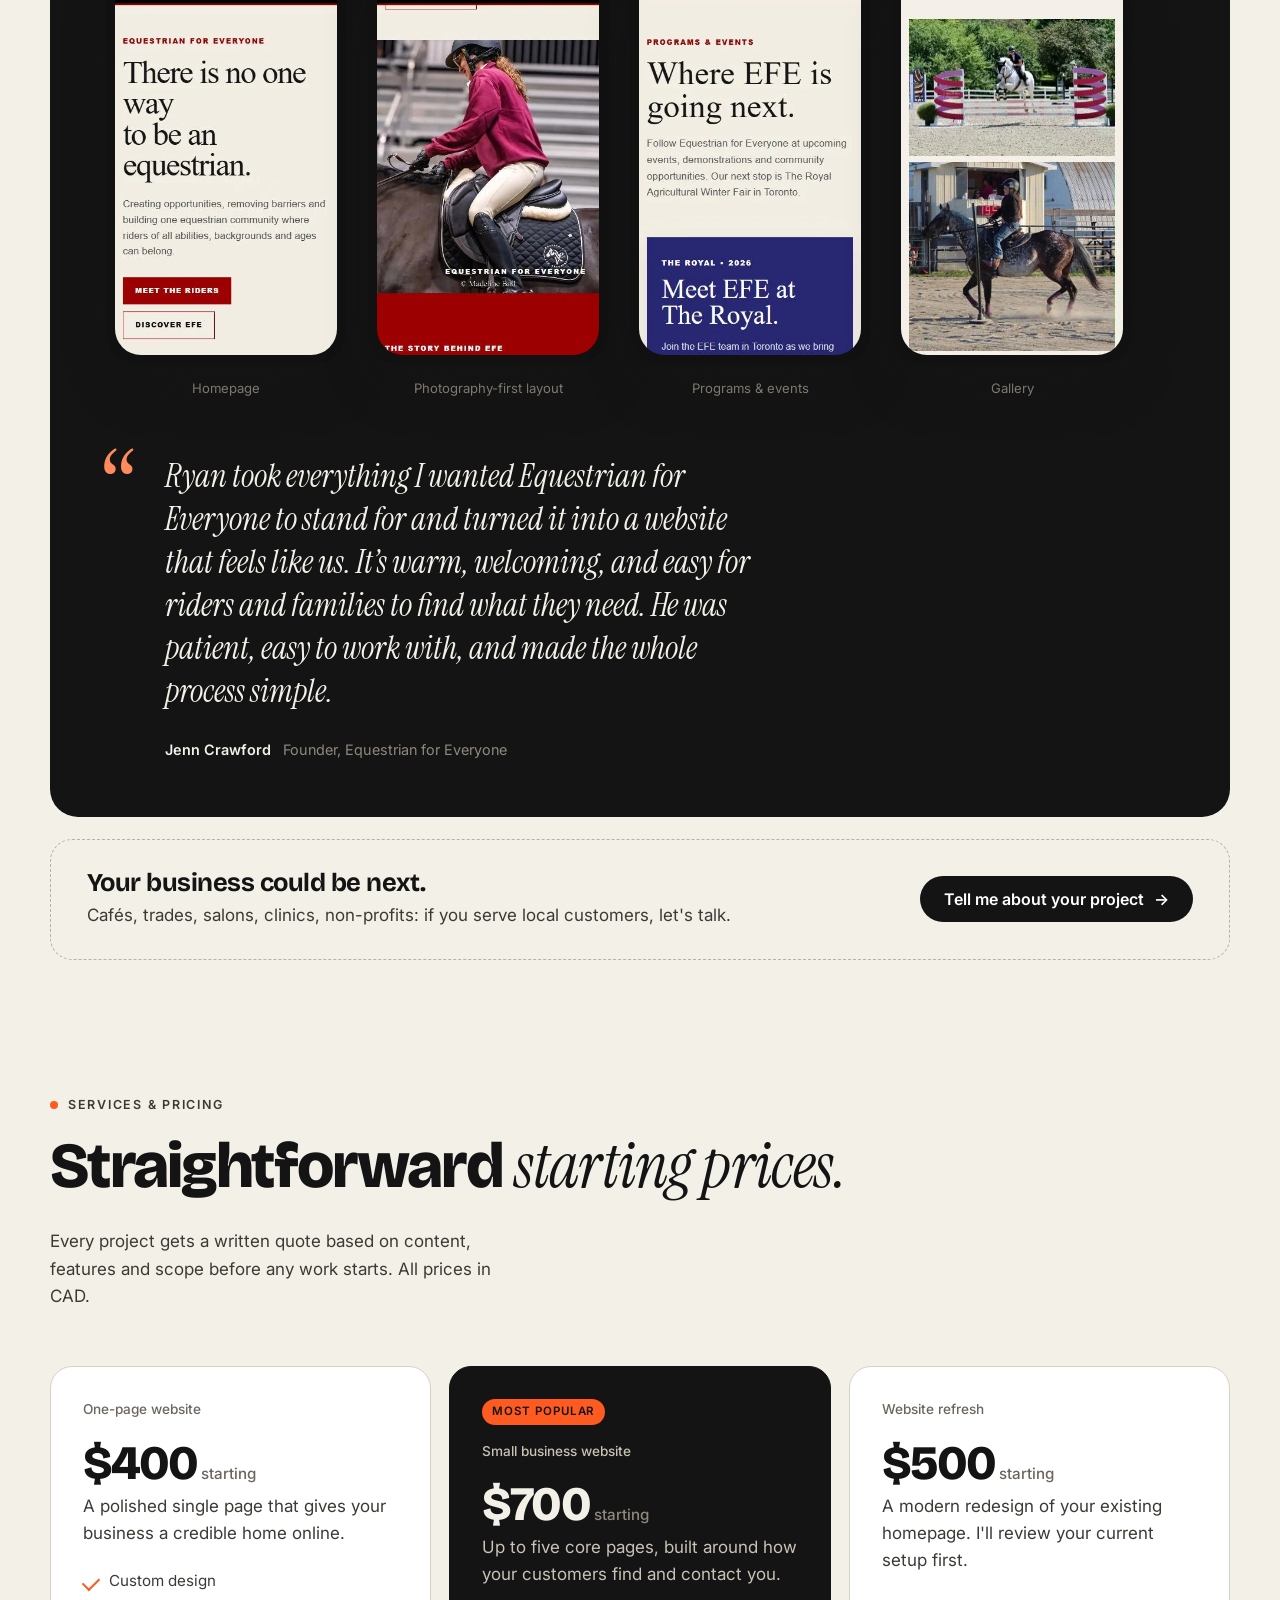
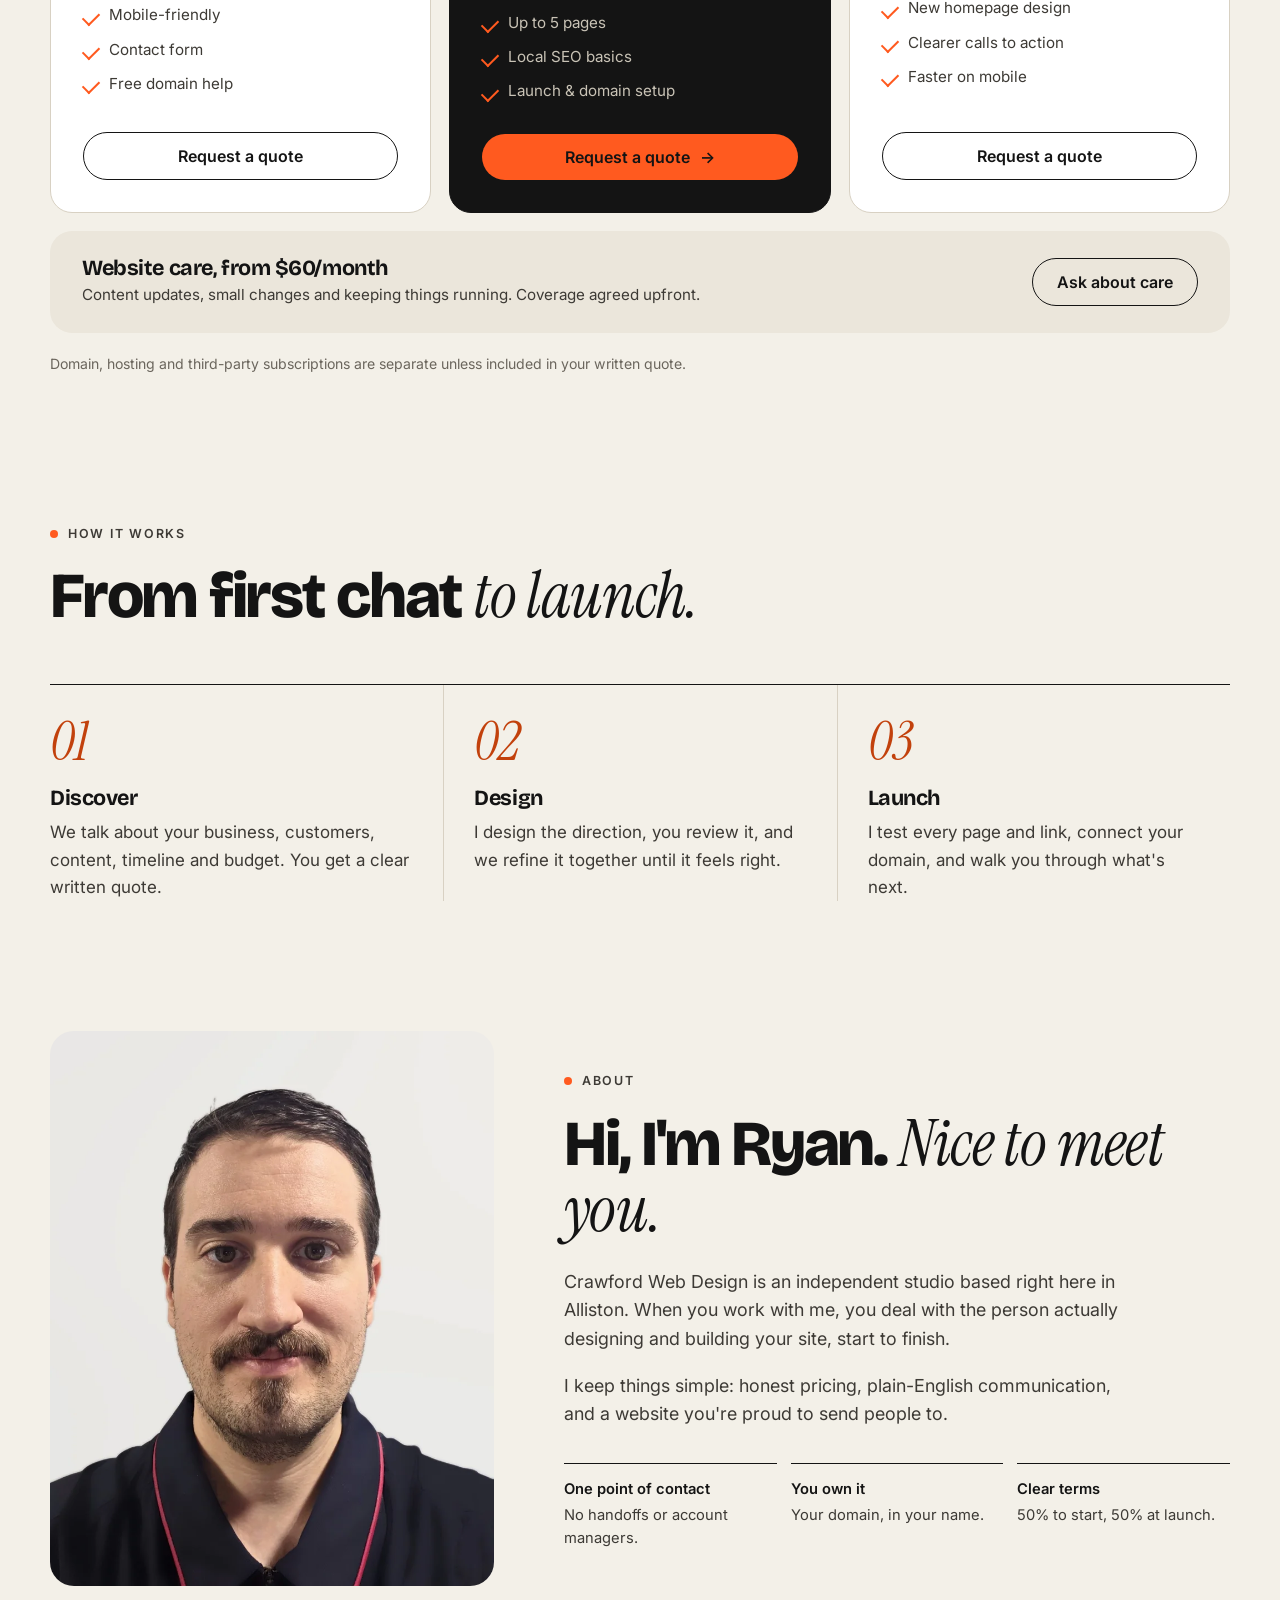
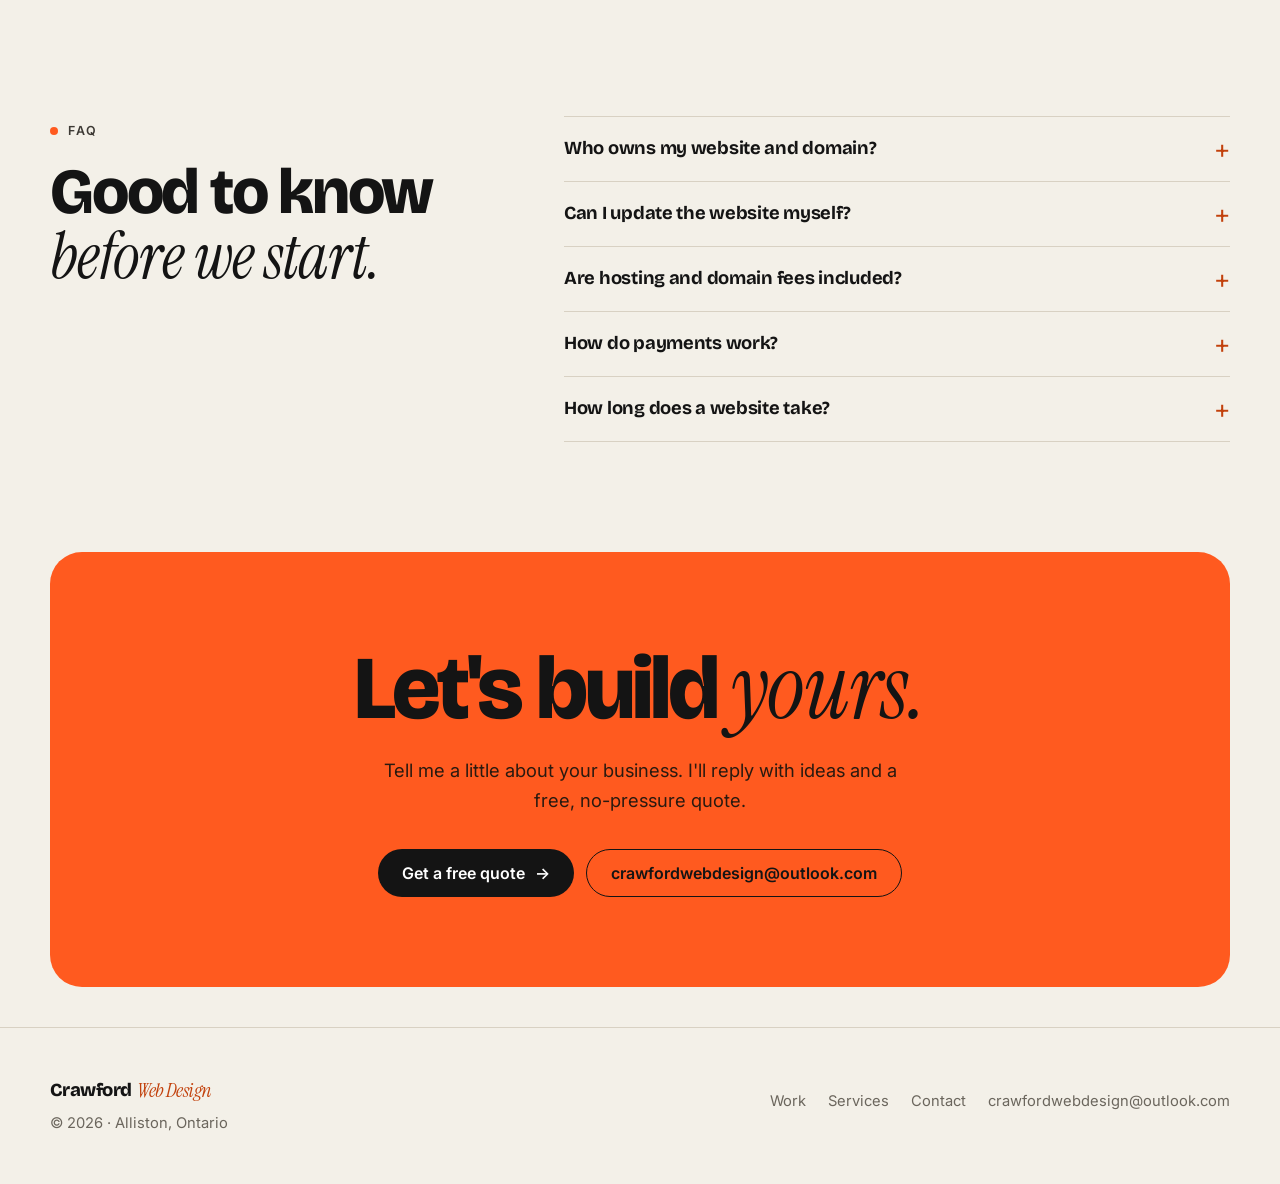
==== commit 94c2a719: "2.0 new skills" ====
--- a/index.html
+++ b/index.html
@@ -24,6 +24,7 @@
 <link rel="preconnect" href="https://fonts.googleapis.com">
 <link rel="preconnect" href="https://fonts.gstatic.com" crossorigin>
 <link href="https://fonts.googleapis.com/css2?family=Bricolage+Grotesque:opsz,wght@12..96,500;12..96,700;12..96,800&family=Instrument+Serif:ital@1&family=Inter:wght@400;500;600&display=swap" rel="stylesheet">
+<script>document.documentElement.classList.add("js")</script>
 <link rel="stylesheet" href="/styles.css">
 <script type="application/ld+json">{"@context":"https://schema.org","@type":"ProfessionalService","name":"Crawford Web Design","url":"https://crawfordwebdesign.ca/","image":"https://crawfordwebdesign.ca/og-image.jpg","email":"crawfordwebdesign@outlook.com","address":{"@type":"PostalAddress","addressLocality":"Alliston","addressRegion":"ON","addressCountry":"CA"},"areaServed":[{"@type":"Place","name":"Alliston, Ontario"},{"@type":"Place","name":"New Tecumseth, Ontario"},{"@type":"AdministrativeArea","name":"Ontario"}],"description":"Website design, redesign and updates for small businesses in Ontario.","priceRange":"CAD $400+"}</script>
 </head>
@@ -57,7 +58,7 @@
       <div>
         <span class="eyebrow">Web design · Alliston, Ontario</span>
         <h1>Websites that make local businesses look <span class="serif">as good as they are.</span></h1>
-        <p class="lead">I design and hand-build fast, custom websites for small businesses and organizations in Alliston, New Tecumseth and across Ontario. No templates, no agency runaround.</p>
+        <p class="lead">I design and hand-build fast, custom websites for small businesses and organizations in Alliston, New Tecumseth and across Ontario. You work with me directly, from the first call to launch day.</p>
         <div class="actions">
           <a class="btn btn-dark" href="/contact.html">Start your project <span class="arrow">→</span></a>
           <a class="btn btn-line" href="/portfolio.html">See the work</a>
@@ -87,9 +88,9 @@
       <div class="sec-head reveal">
         <div>
           <span class="eyebrow">Selected work</span>
-          <h2 style="margin-top:16px">Real sites, <span class="serif">live today.</span></h2>
-        </div>
-        <p>Every project is designed from scratch around the people it needs to reach. Here's a recent one.</p>
+          <h2 style="margin-top:16px">Recent work, <span class="serif">live today.</span></h2>
+        </div>
+        <p>Every project is designed from scratch around the people it needs to reach. Here's a recent one, plus <a href="/portfolio.html#concepts">concept sites</a> showing other styles.</p>
       </div>
 
       <article class="case reveal">
@@ -103,7 +104,7 @@
             <dl>
               <div><dt>Scope</dt><dd>Design, build &amp; launch</dd></div>
               <div><dt>Pages</dt><dd>Home, Programs, Coaches, Gallery</dd></div>
-              <div><dt>Focus</dt><dd>Story-led, accessible, mobile-first</dd></div>
+              <div><dt>Focus</dt><dd>Story-led, photo-first, mobile-friendly</dd></div>
               <div><dt>Status</dt><dd>Live</dd></div>
             </dl>
             <a class="btn btn-line" href="https://eqforeveryone.ca/" target="_blank" rel="noopener">Visit the live site <span class="arrow">↗</span></a>
@@ -147,7 +148,7 @@
           <div class="label">One-page website</div>
           <div class="amount">$400<small> starting</small></div>
           <p style="margin:0;color:var(--ink-2)">A polished single page that gives your business a credible home online.</p>
-          <ul><li>Custom design</li><li>Mobile-friendly</li><li>Contact form &amp; map</li></ul>
+          <ul><li>Custom design</li><li>Mobile-friendly</li><li>Contact form</li><li>Free domain help</li></ul>
           <a class="btn btn-line" href="/contact.html">Request a quote</a>
         </div>
         <div class="price featured reveal">
--- a/styles.css
+++ b/styles.css
@@ -288,3 +288,32 @@
 .form-status:empty{display:none}
 @media (max-width:760px){.nav .logo{font-size:1rem}.nav .logo i{font-size:1.08rem}.nav-right{gap:8px}.nav-right .nav-cta{padding:10px 13px;font-size:.85rem}.nav-right .nav-cta .arrow{display:none}}
 @media (max-width:359px){.nav-right .nav-cta{display:none}}
+
+/* ===== Concept previews ===== */
+.concept-grid{display:grid;grid-template-columns:1fr 1fr;gap:22px}
+.concept-card{display:block;text-decoration:none;background:#fff;border:1px solid var(--line);border-radius:24px;overflow:hidden;transition:transform .2s,box-shadow .2s}
+.concept-card:hover{transform:translateY(-4px);box-shadow:0 30px 50px -30px rgba(0,0,0,.35)}
+.concept-frame{position:relative;aspect-ratio:16/10;overflow:hidden;background:var(--paper-2);border-bottom:1px solid var(--line)}
+.concept-frame iframe{position:absolute;top:0;left:0;width:1280px;height:800px;border:0;transform-origin:0 0;pointer-events:none}
+.concept-meta{padding:26px 28px 30px}
+.concept-tag{font:600 .75rem/1 var(--body);letter-spacing:.1em;text-transform:uppercase;color:var(--accent-ink)}
+.concept-meta h3{font-size:1.5rem;margin:12px 0 8px}
+.concept-meta p{margin:0 0 16px;color:var(--ink-2)}
+.concept-link{font-weight:600}
+.concept-card:hover .arrow{transform:translateX(3px)}
+.sec-head p a{color:var(--ink);font-weight:600}
+@media (max-width:760px){.concept-grid{grid-template-columns:1fr}}
+
+/* ===== Review fixes: progressive reveal, touch targets, form errors ===== */
+.reveal{opacity:1;translate:none}
+.js .reveal{opacity:0;translate:0 24px;transition:opacity .7s ease,translate .7s ease}
+.js .reveal.in{opacity:1;translate:0 0}
+@media (prefers-reduced-motion:reduce){.js .reveal{opacity:1;translate:none;transition:none}}
+.logo{display:inline-flex;align-items:center;min-height:44px}
+.nav-right .nav-cta{min-height:44px}
+.site-footer nav a{display:inline-block;padding:10px 0}
+details{padding:10px 0}
+summary{min-height:44px;align-items:center;padding:6px 0}
+.field-err{color:#b42318;font-size:.85rem;font-weight:500}
+.field [aria-invalid="true"]{border-color:#b42318;background:#fff}
+.logo i{margin-left:.28em}
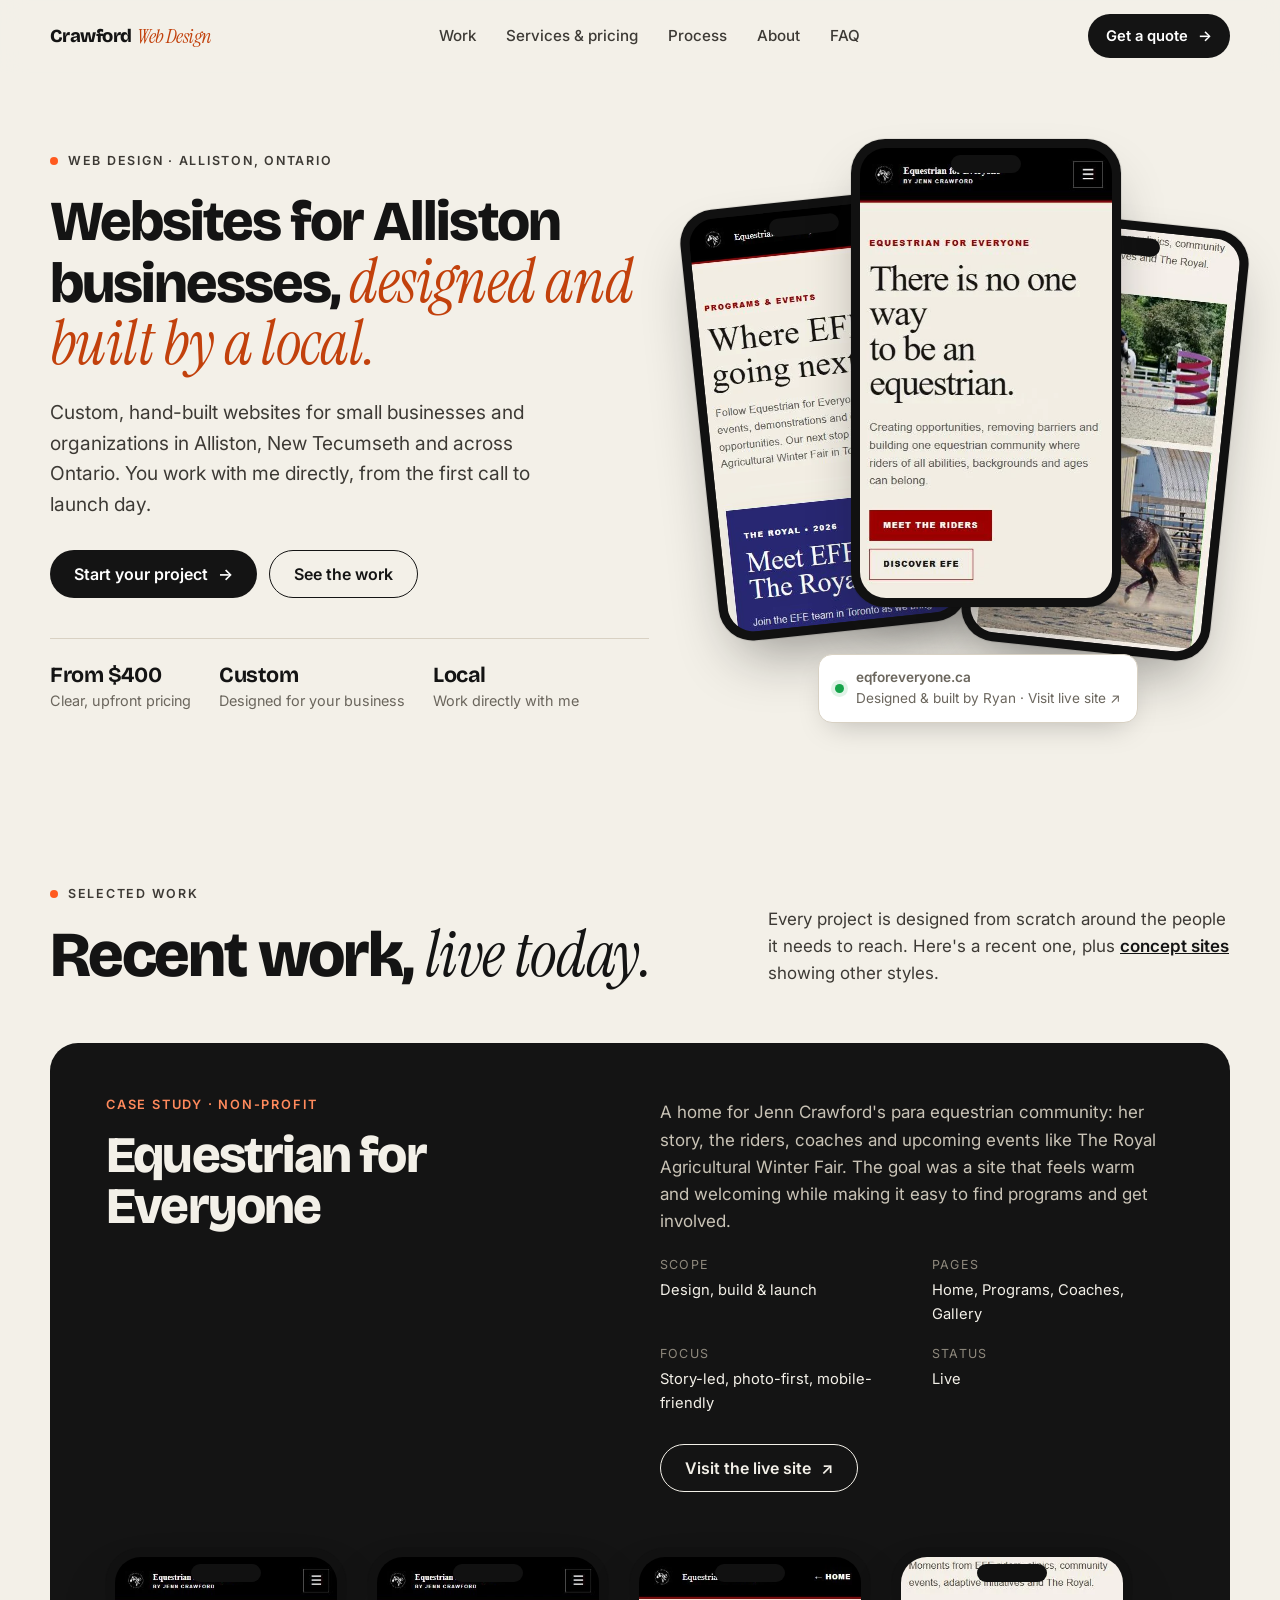
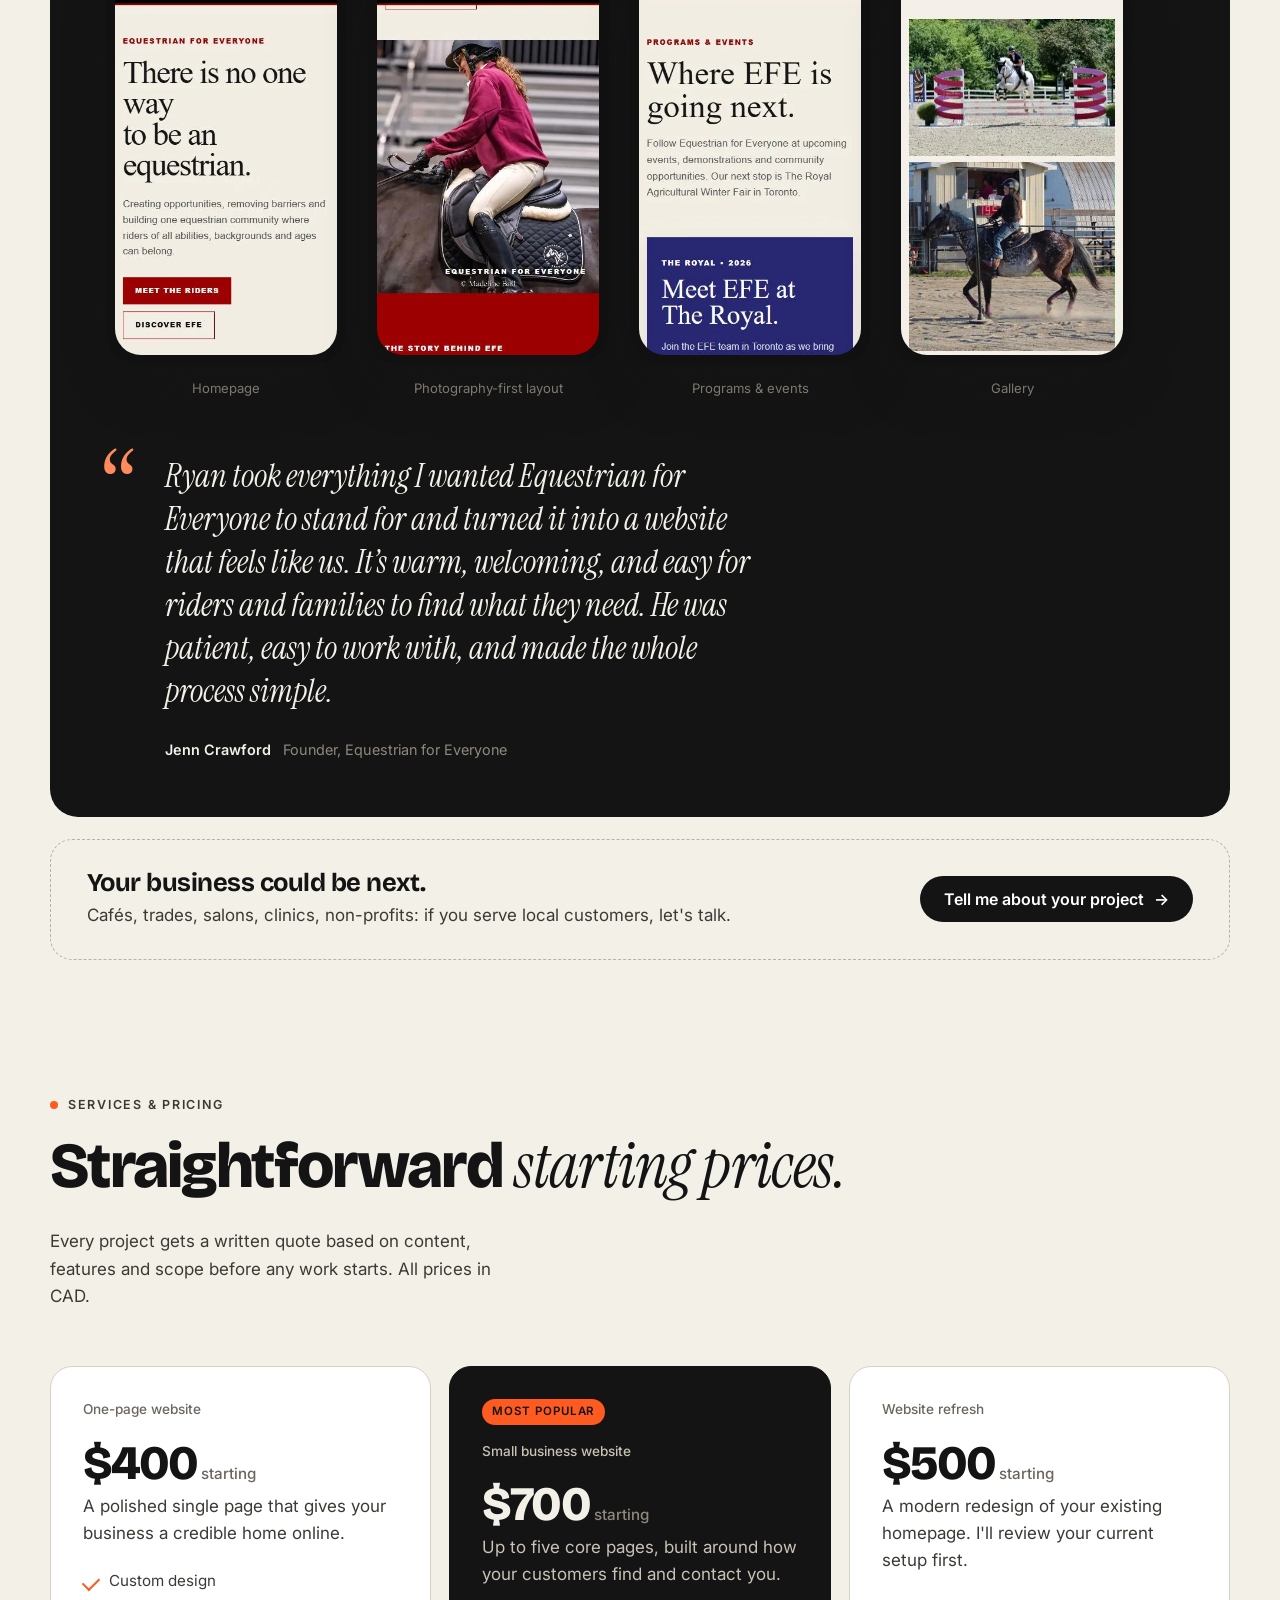
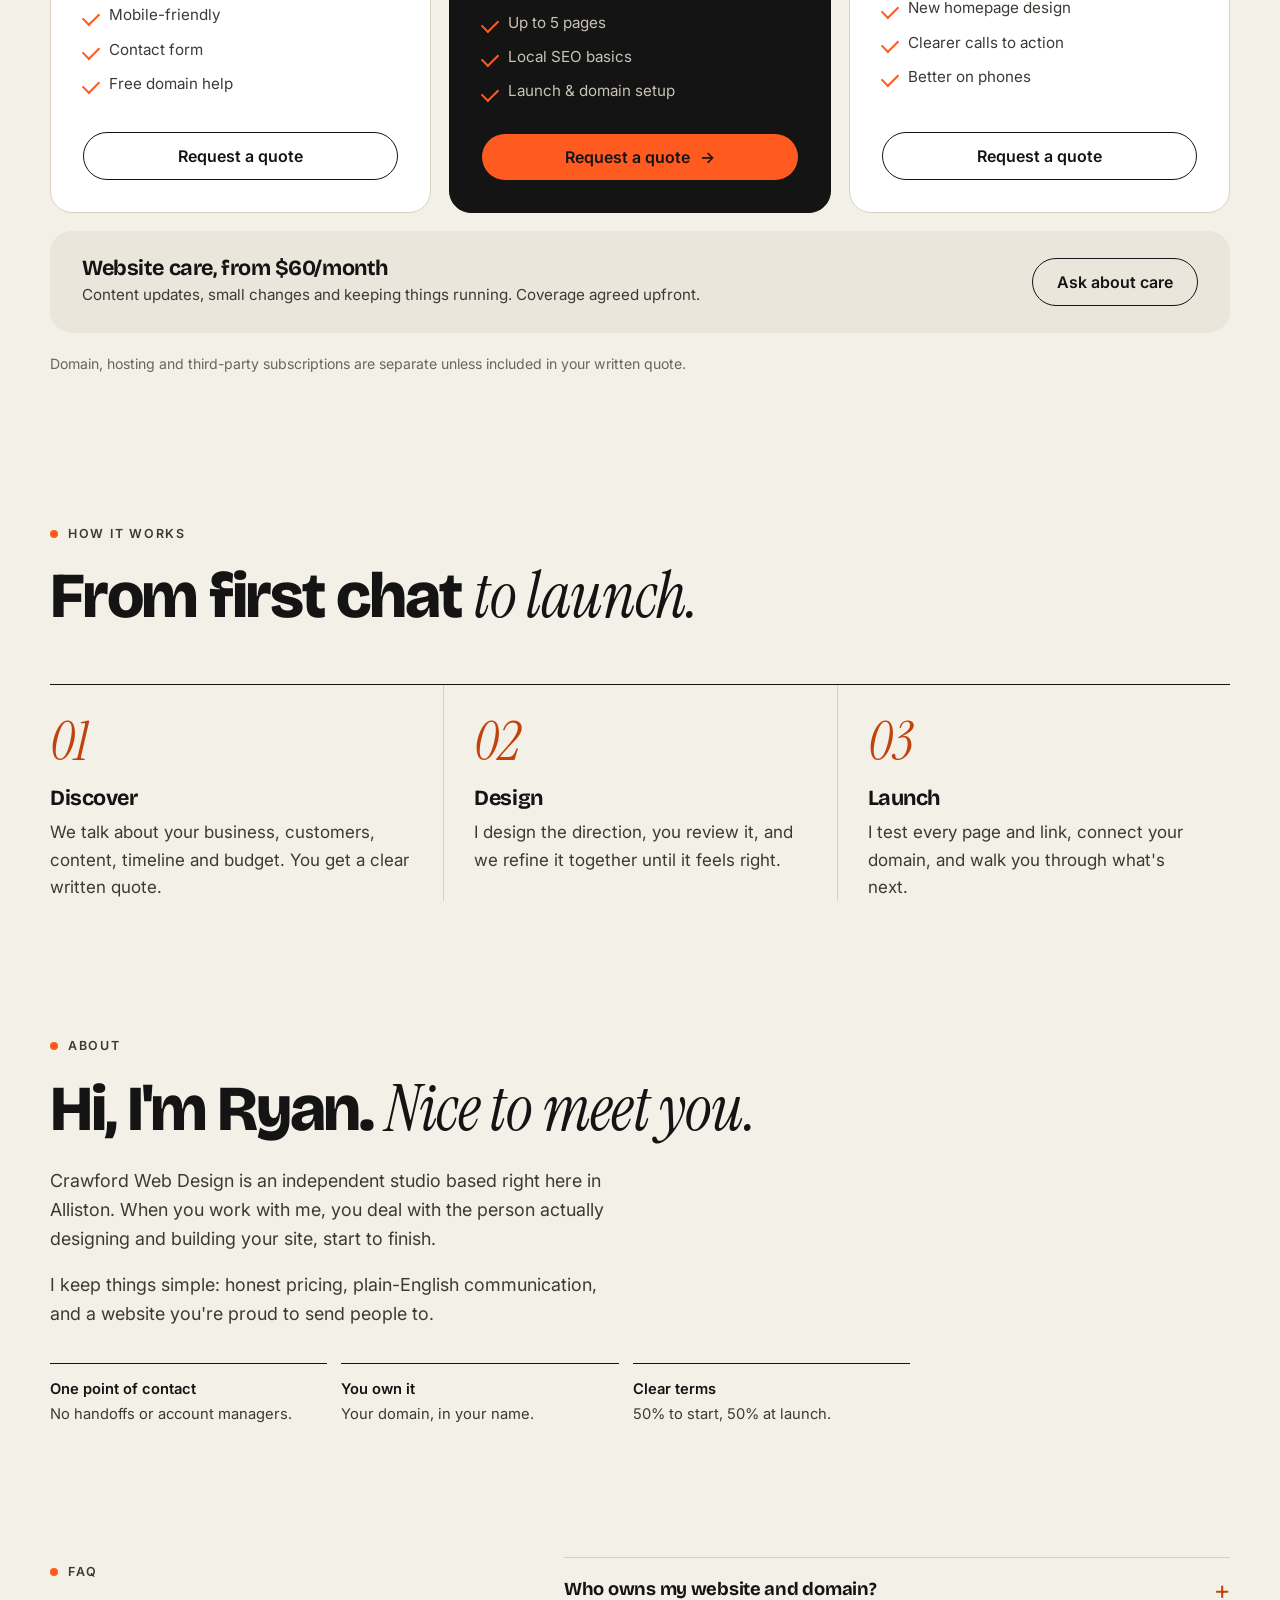
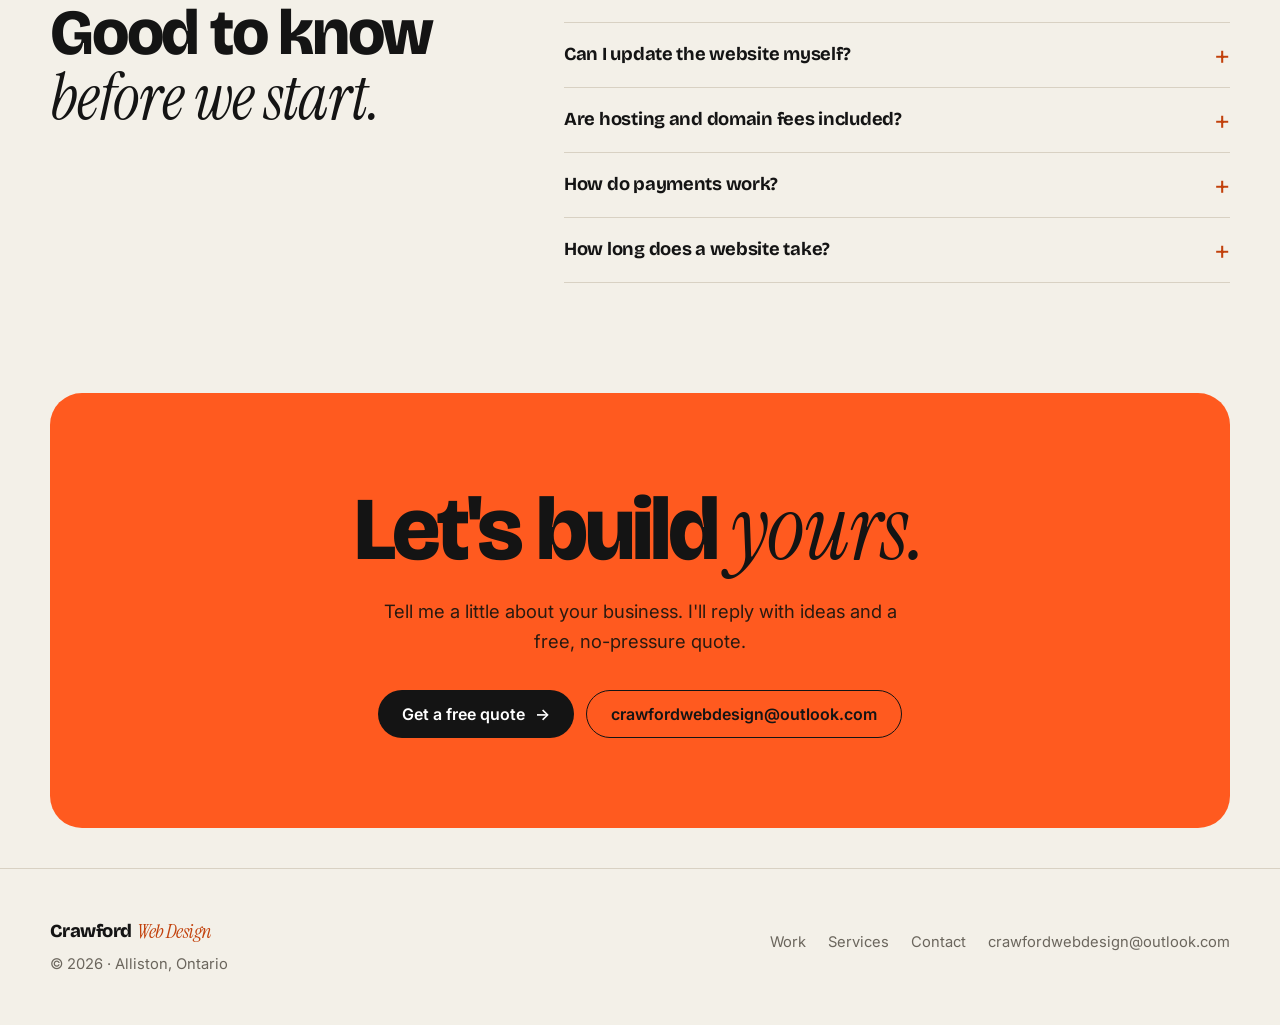
==== commit b5846f1f: "Update .20" ====
--- a/index.html
+++ b/index.html
@@ -57,8 +57,8 @@
     <div class="wrap hero-grid">
       <div>
         <span class="eyebrow">Web design · Alliston, Ontario</span>
-        <h1>Websites that make local businesses look <span class="serif">as good as they are.</span></h1>
-        <p class="lead">I design and hand-build fast, custom websites for small businesses and organizations in Alliston, New Tecumseth and across Ontario. You work with me directly, from the first call to launch day.</p>
+        <h1>Websites for Alliston businesses, <span class="serif">designed and built by a local.</span></h1>
+        <p class="lead">Custom, hand-built websites for small businesses and organizations in Alliston, New Tecumseth and across Ontario. You work with me directly, from the first call to launch day.</p>
         <div class="actions">
           <a class="btn btn-dark" href="/contact.html">Start your project <span class="arrow">→</span></a>
           <a class="btn btn-line" href="/portfolio.html">See the work</a>
@@ -163,7 +163,7 @@
           <div class="label">Website refresh</div>
           <div class="amount">$500<small> starting</small></div>
           <p style="margin:0;color:var(--ink-2)">A modern redesign of your existing homepage. I'll review your current setup first.</p>
-          <ul><li>New homepage design</li><li>Clearer calls to action</li><li>Faster on mobile</li></ul>
+          <ul><li>New homepage design</li><li>Clearer calls to action</li><li>Better on phones</li></ul>
           <a class="btn btn-line" href="/contact.html">Request a quote</a>
         </div>
       </div>
@@ -198,8 +198,8 @@
 
   <!-- ABOUT -->
   <section class="sec" id="about" style="padding-top:20px">
-    <div class="wrap about">
-      <img class="portrait reveal" src="ryan.webp" alt="Ryan, designer at Crawford Web Design" width="800" height="1000" loading="lazy">
+    <div class="wrap about no-photo">
+      <!-- Photo removed for now. To add one back: <img class="portrait reveal" src="ryan.webp" alt="Ryan, designer at Crawford Web Design" width="800" height="1000" loading="lazy"> and remove the "no-photo" class below. -->
       <div class="reveal">
         <span class="eyebrow">About</span>
         <h2>Hi, I'm Ryan. <span class="serif">Nice to meet you.</span></h2>
--- a/styles.css
+++ b/styles.css
@@ -317,3 +317,5 @@
 .field-err{color:#b42318;font-size:.85rem;font-weight:500}
 .field [aria-invalid="true"]{border-color:#b42318;background:#fff}
 .logo i{margin-left:.28em}
+.hero h1{font-size:clamp(2.5rem,4.4vw,4.1rem)}
+.about.no-photo{grid-template-columns:1fr}.about.no-photo .promises{max-width:860px}
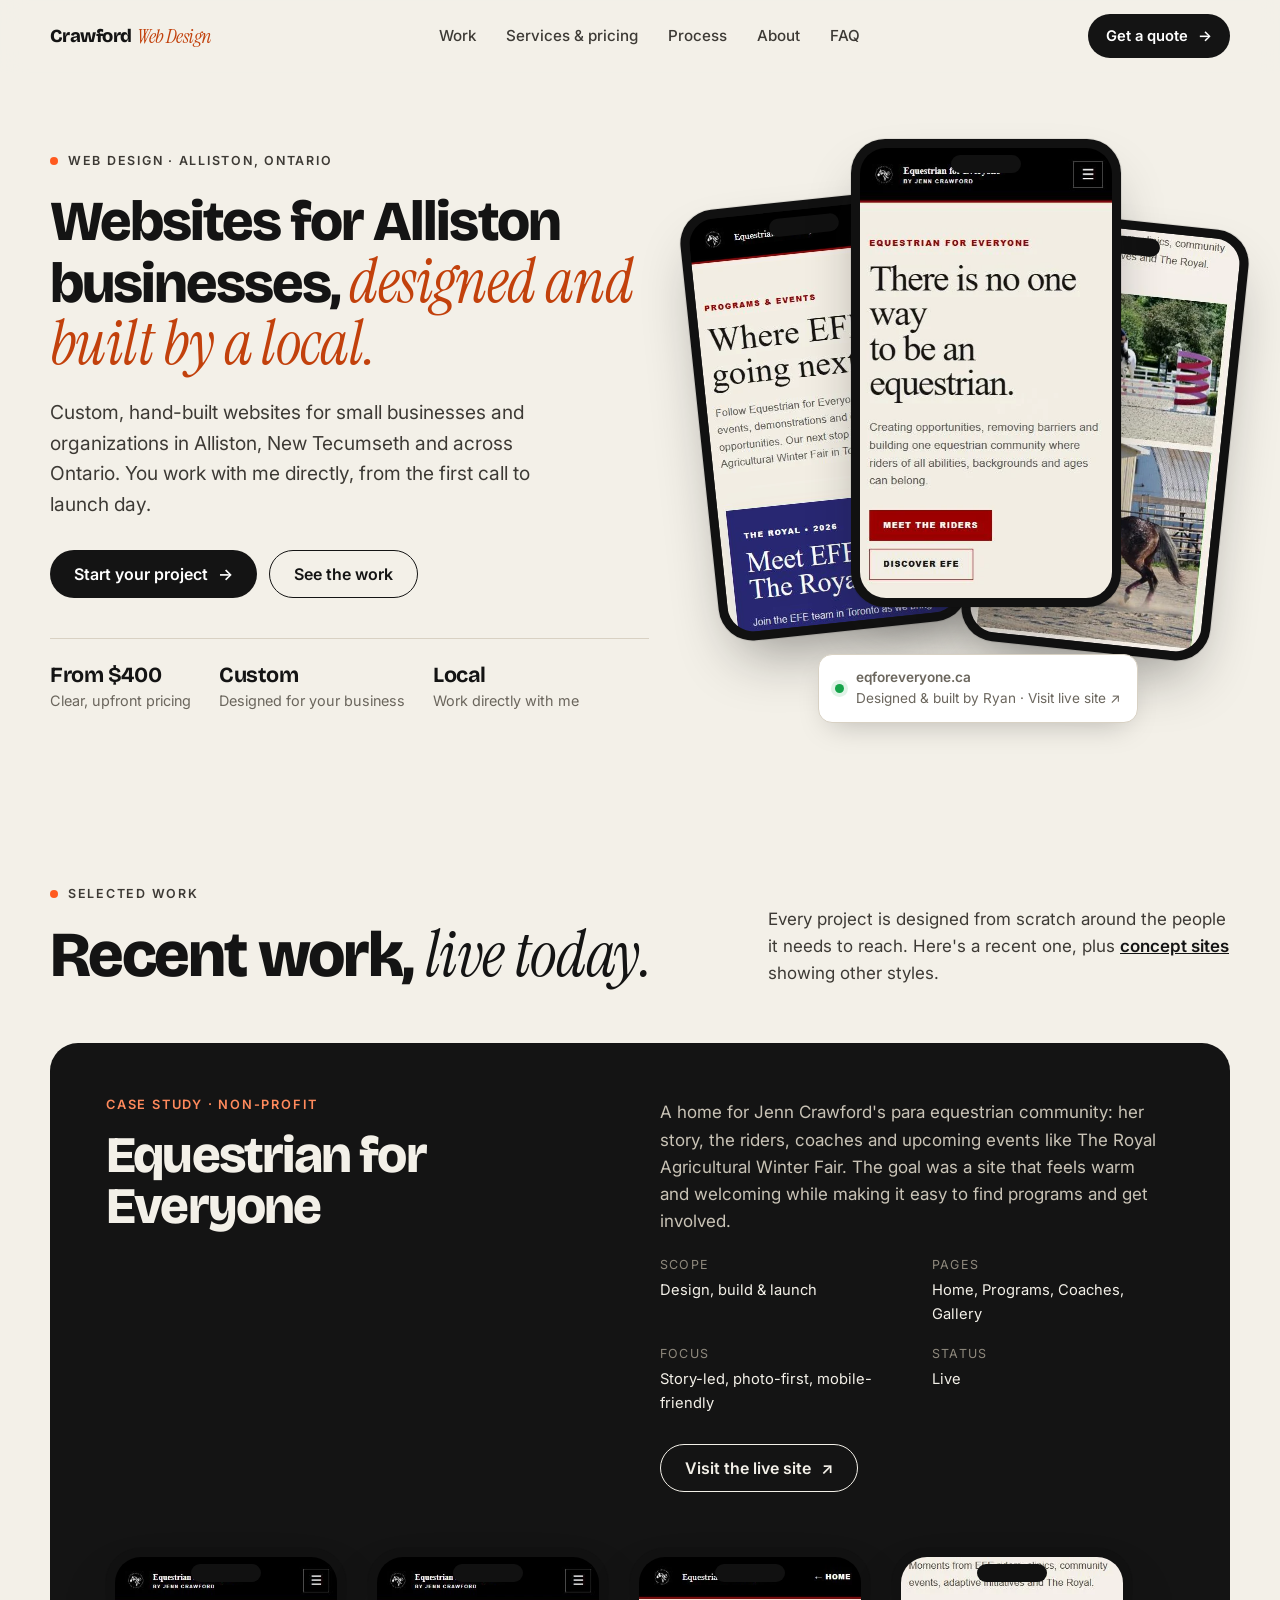
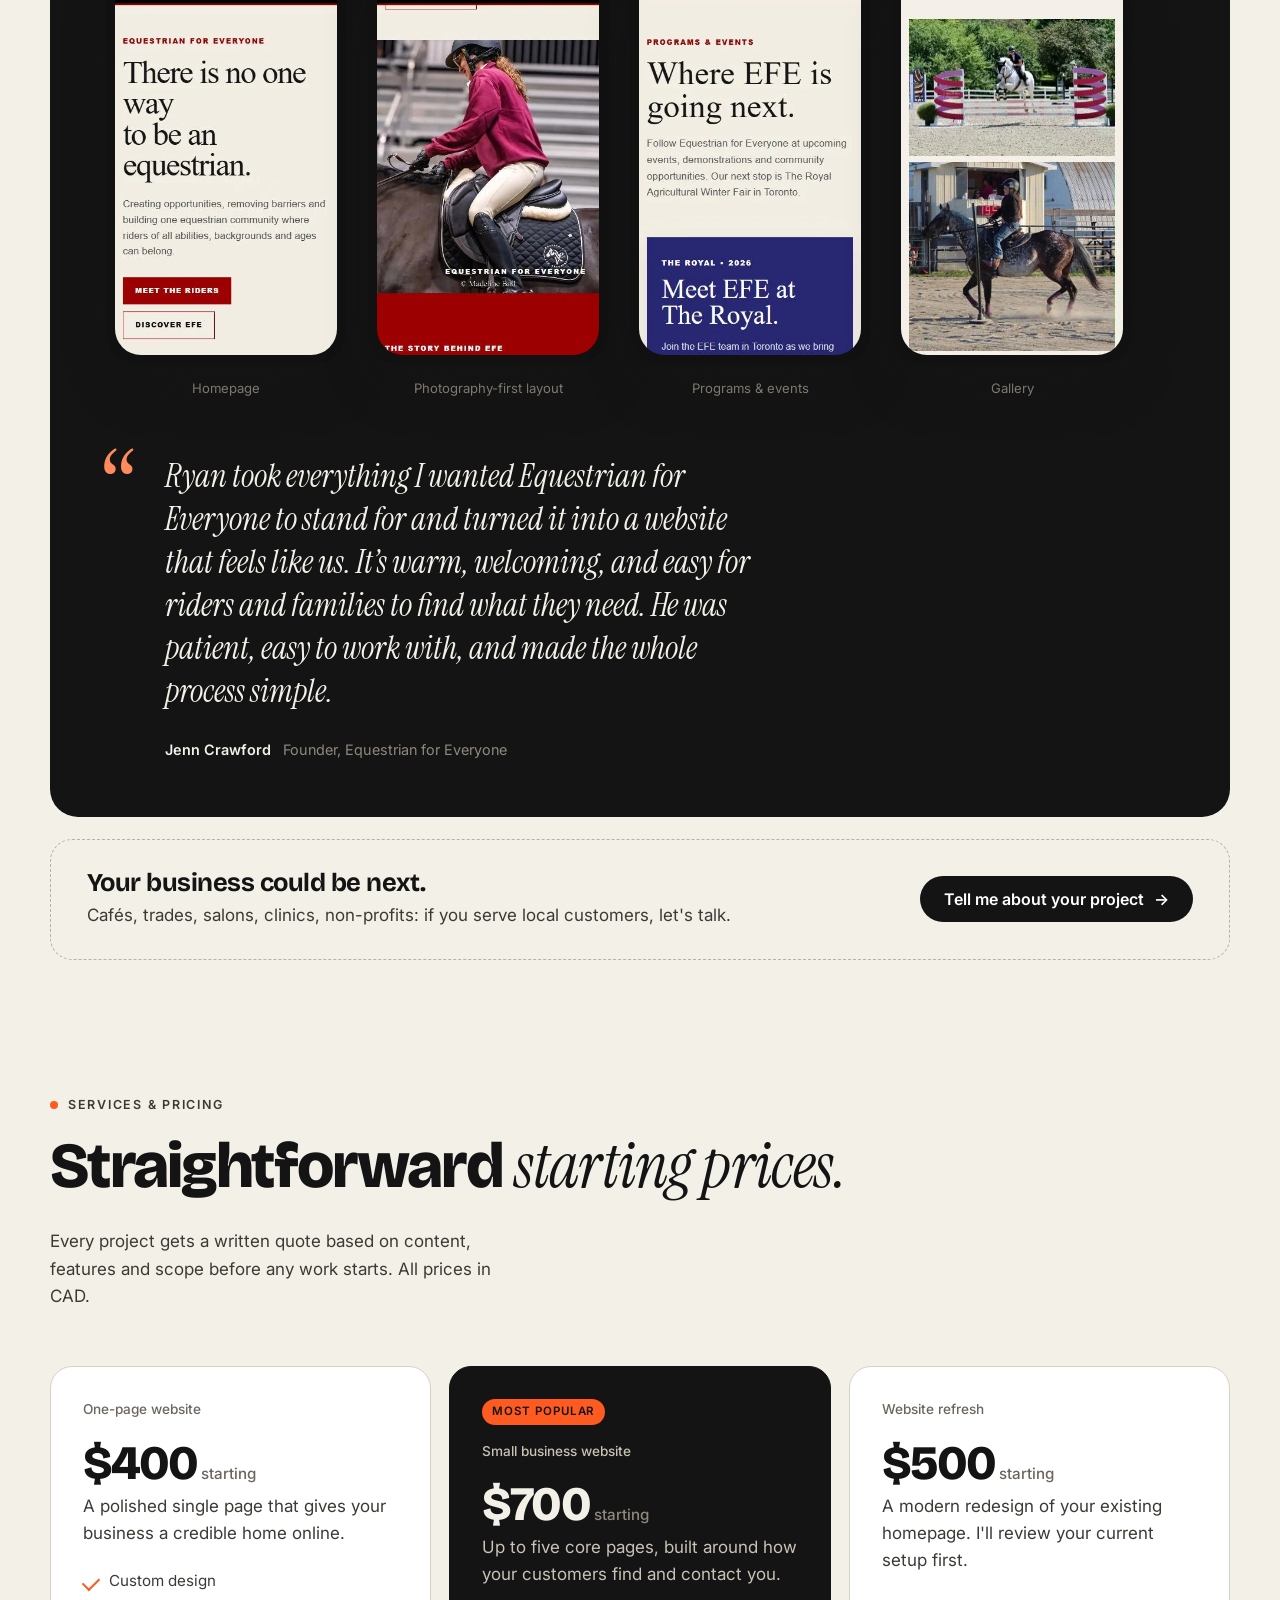
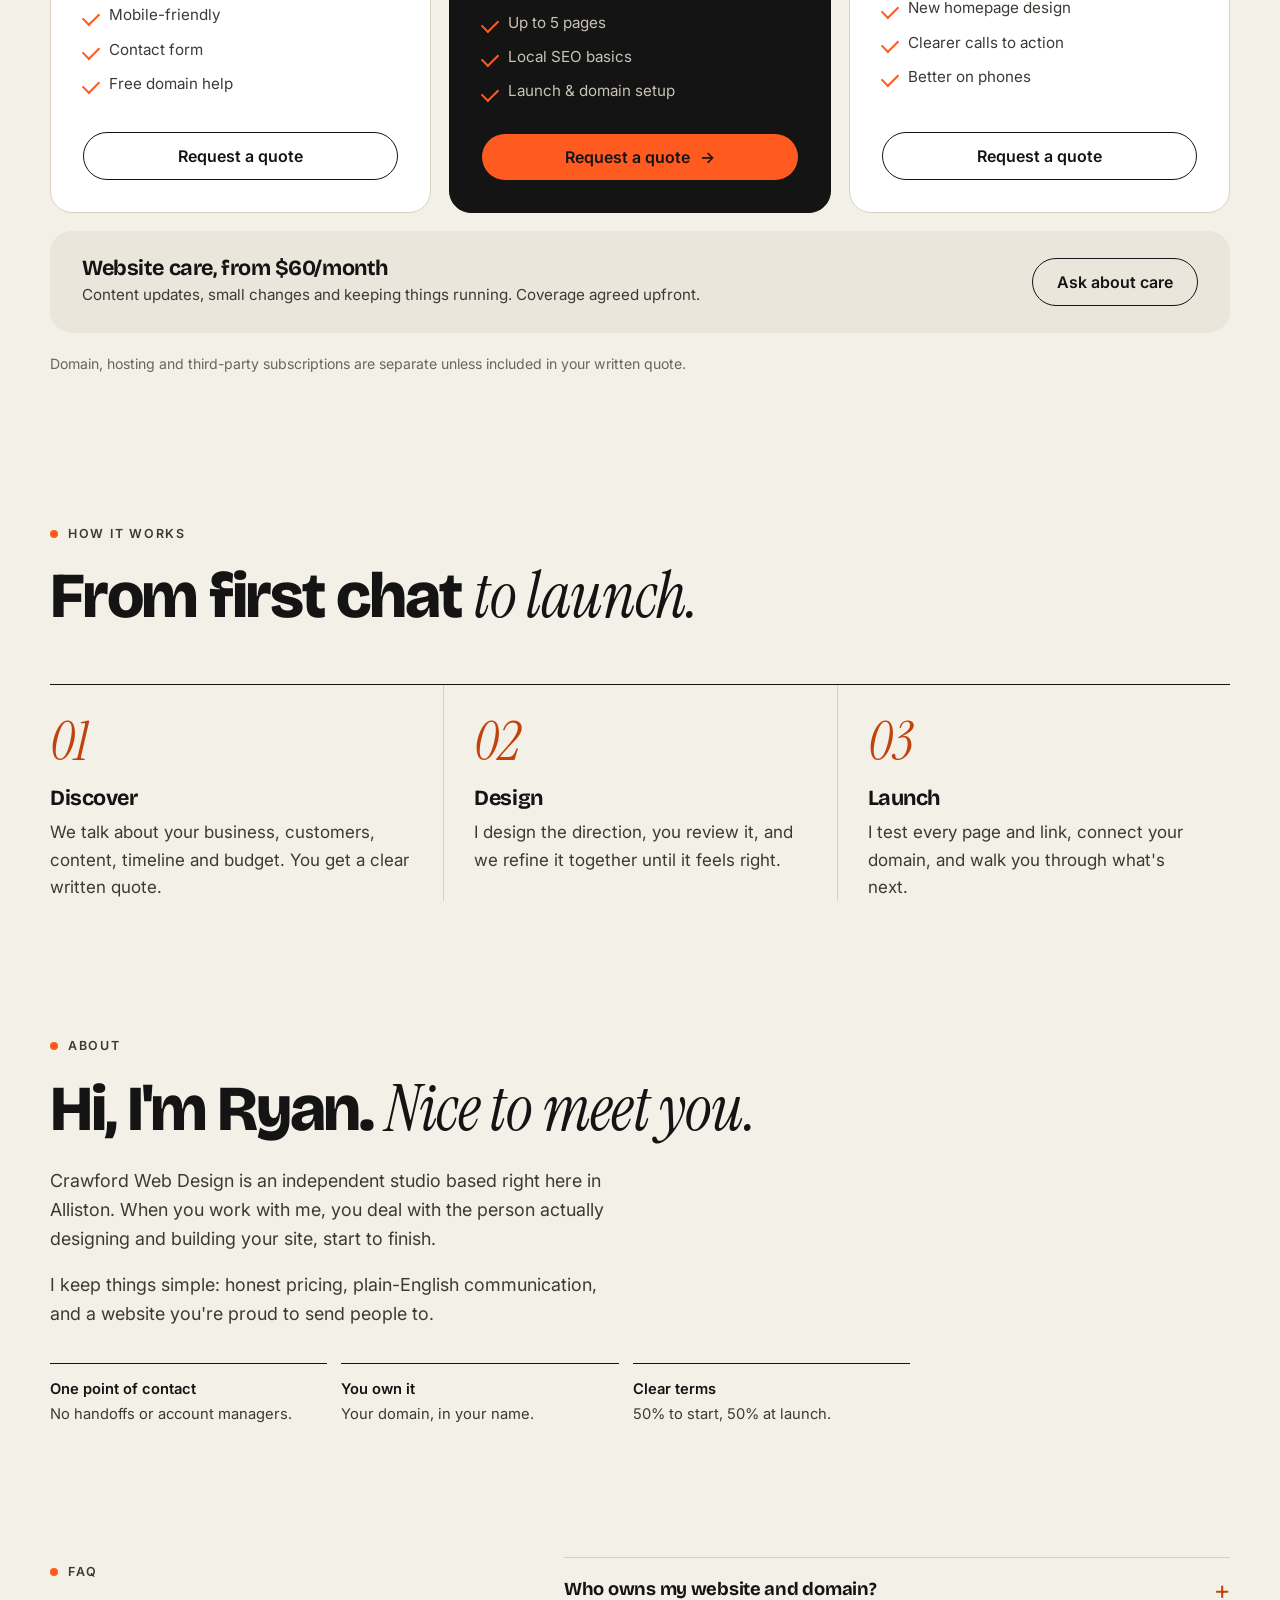
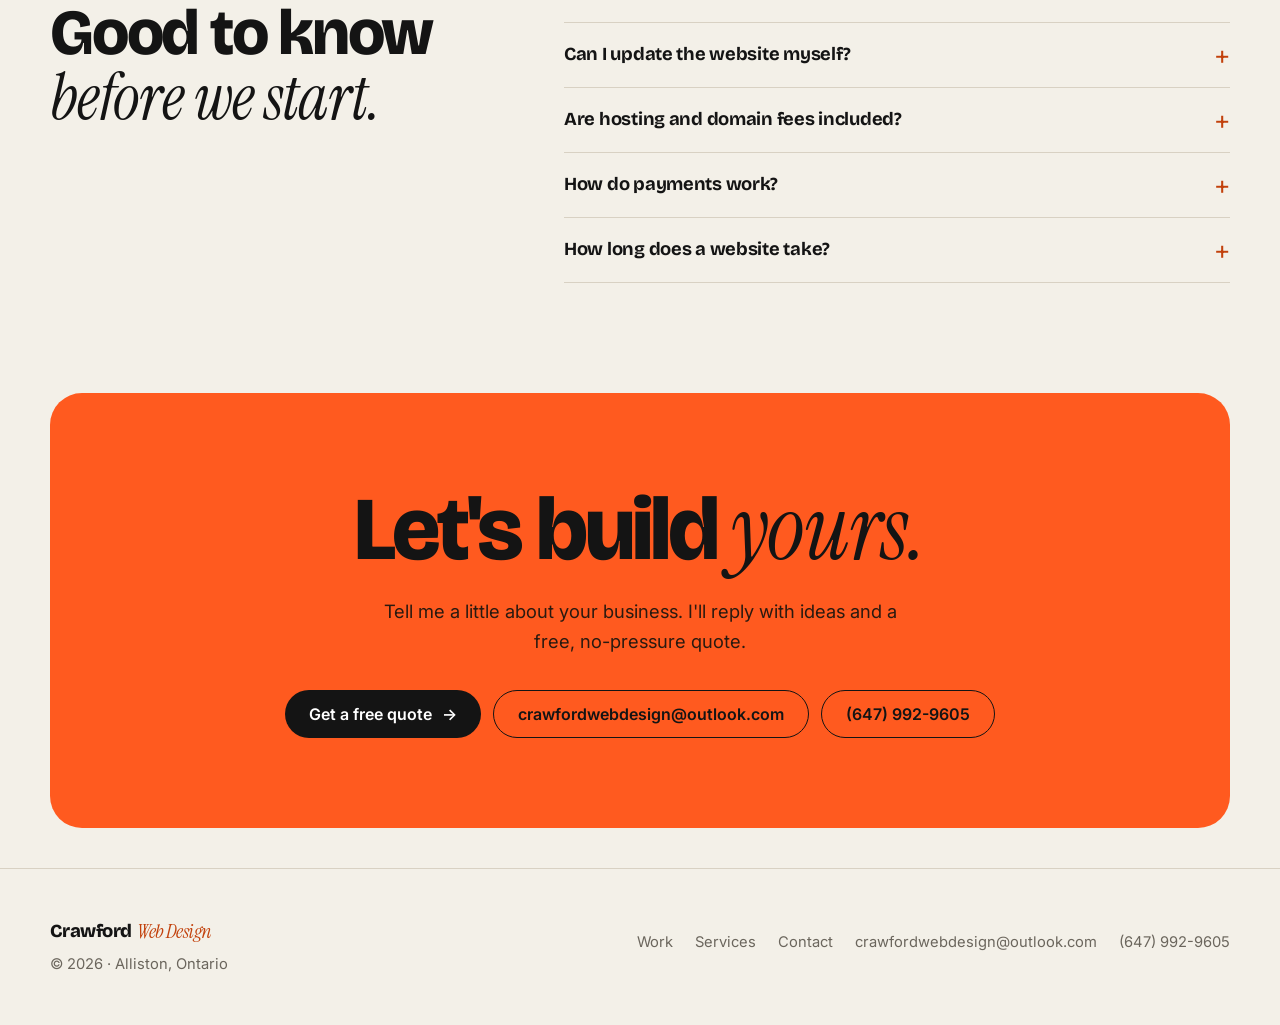
==== commit 892751b8: "main" ====
--- a/index.html
+++ b/index.html
@@ -26,7 +26,7 @@
 <link href="https://fonts.googleapis.com/css2?family=Bricolage+Grotesque:opsz,wght@12..96,500;12..96,700;12..96,800&family=Instrument+Serif:ital@1&family=Inter:wght@400;500;600&display=swap" rel="stylesheet">
 <script>document.documentElement.classList.add("js")</script>
 <link rel="stylesheet" href="/styles.css">
-<script type="application/ld+json">{"@context":"https://schema.org","@type":"ProfessionalService","name":"Crawford Web Design","url":"https://crawfordwebdesign.ca/","image":"https://crawfordwebdesign.ca/og-image.jpg","email":"crawfordwebdesign@outlook.com","address":{"@type":"PostalAddress","addressLocality":"Alliston","addressRegion":"ON","addressCountry":"CA"},"areaServed":[{"@type":"Place","name":"Alliston, Ontario"},{"@type":"Place","name":"New Tecumseth, Ontario"},{"@type":"AdministrativeArea","name":"Ontario"}],"description":"Website design, redesign and updates for small businesses in Ontario.","priceRange":"CAD $400+"}</script>
+<script type="application/ld+json">{"@context":"https://schema.org","@type":"ProfessionalService","name":"Crawford Web Design","url":"https://crawfordwebdesign.ca/","image":"https://crawfordwebdesign.ca/og-image.jpg","email":"crawfordwebdesign@outlook.com","telephone":"+1-647-992-9605","address":{"@type":"PostalAddress","addressLocality":"Alliston","addressRegion":"ON","addressCountry":"CA"},"areaServed":[{"@type":"Place","name":"Alliston, Ontario"},{"@type":"Place","name":"New Tecumseth, Ontario"},{"@type":"AdministrativeArea","name":"Ontario"}],"description":"Website design, redesign and updates for small businesses in Ontario.","priceRange":"CAD $400+"}</script>
 </head>
 <body>
 <a class="skip" href="#main">Skip to content</a>
@@ -239,6 +239,7 @@
       <div class="actions">
         <a class="btn btn-dark" href="/contact.html">Get a free quote <span class="arrow">→</span></a>
         <a class="btn btn-line" href="mailto:crawfordwebdesign@outlook.com">crawfordwebdesign@outlook.com</a>
+        <a class="btn btn-line" href="tel:+16479929605">(647) 992-9605</a>
       </div>
     </div>
   </section>
@@ -253,6 +254,7 @@
       <a href="/services.html">Services</a>
       <a href="/contact.html">Contact</a>
       <a href="mailto:crawfordwebdesign@outlook.com">crawfordwebdesign@outlook.com</a>
+      <a href="tel:+16479929605">(647) 992-9605</a>
     </nav>
   </div>
 </footer>
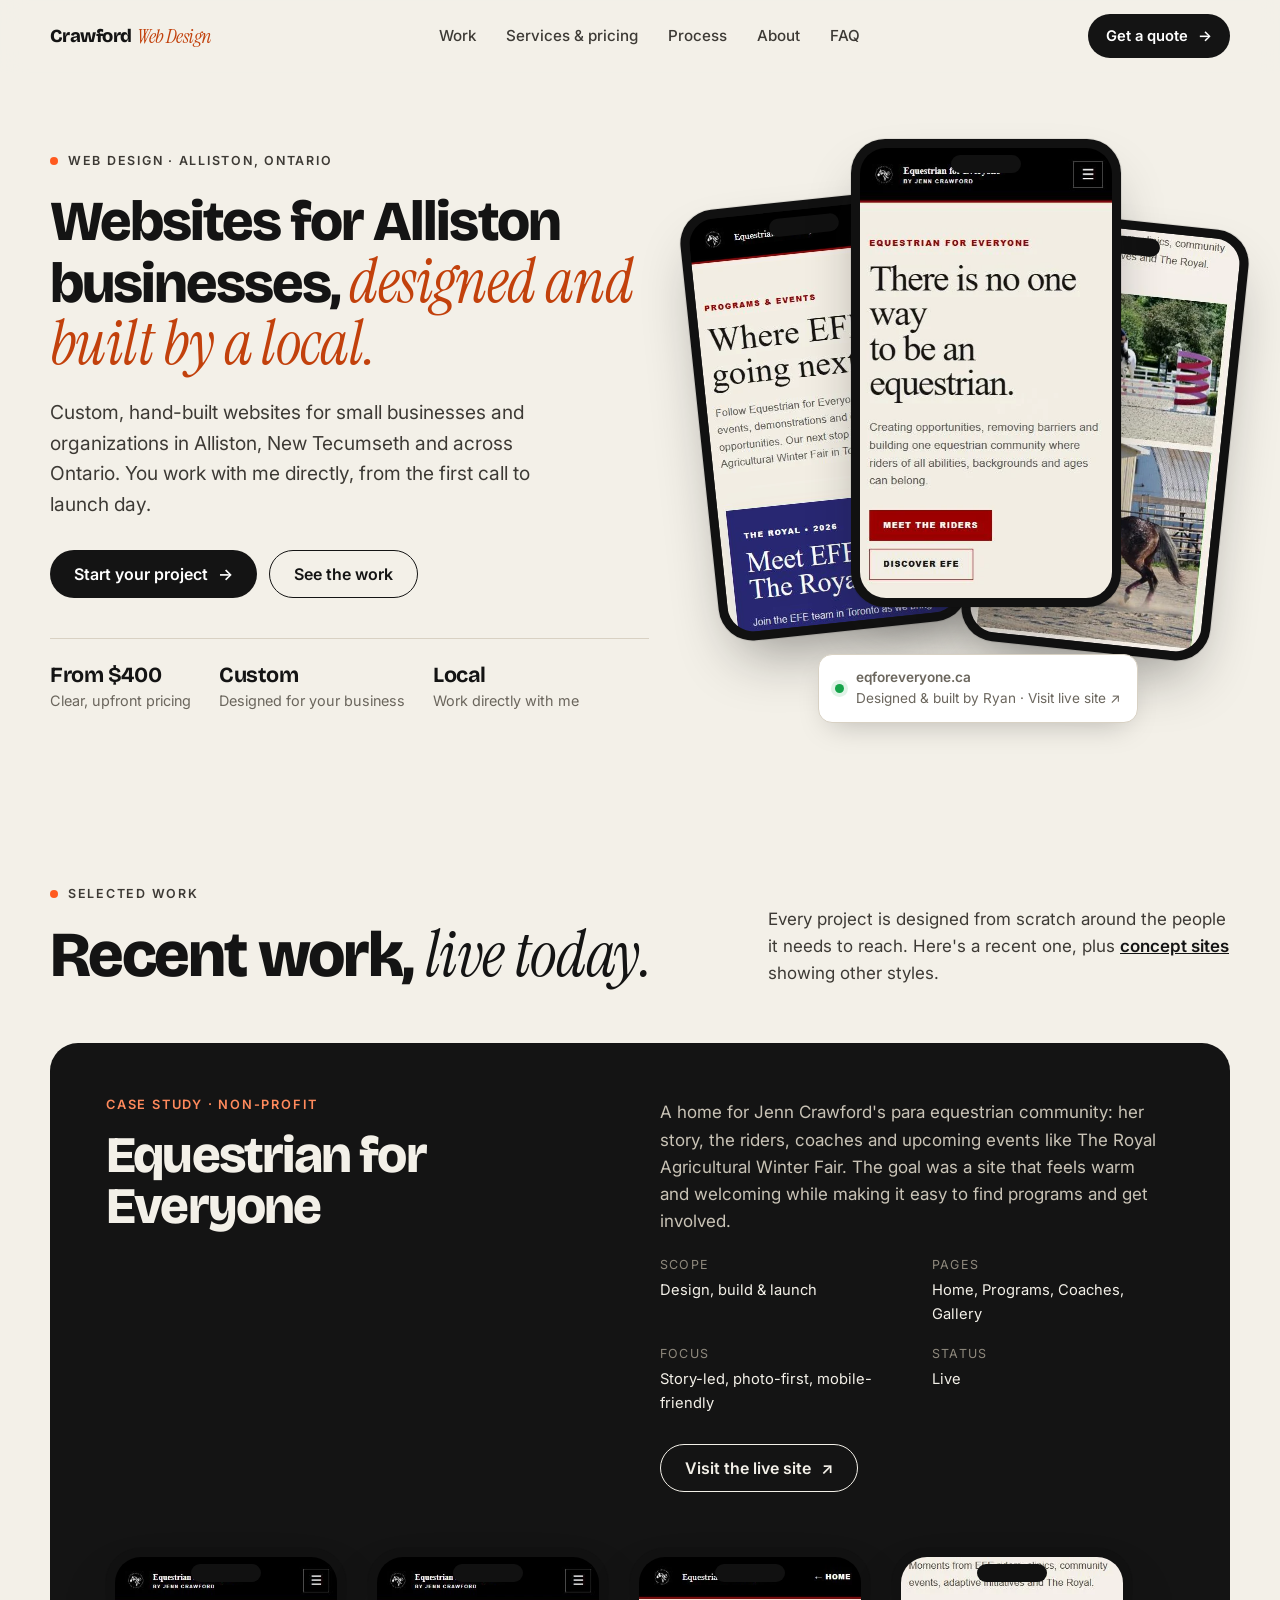
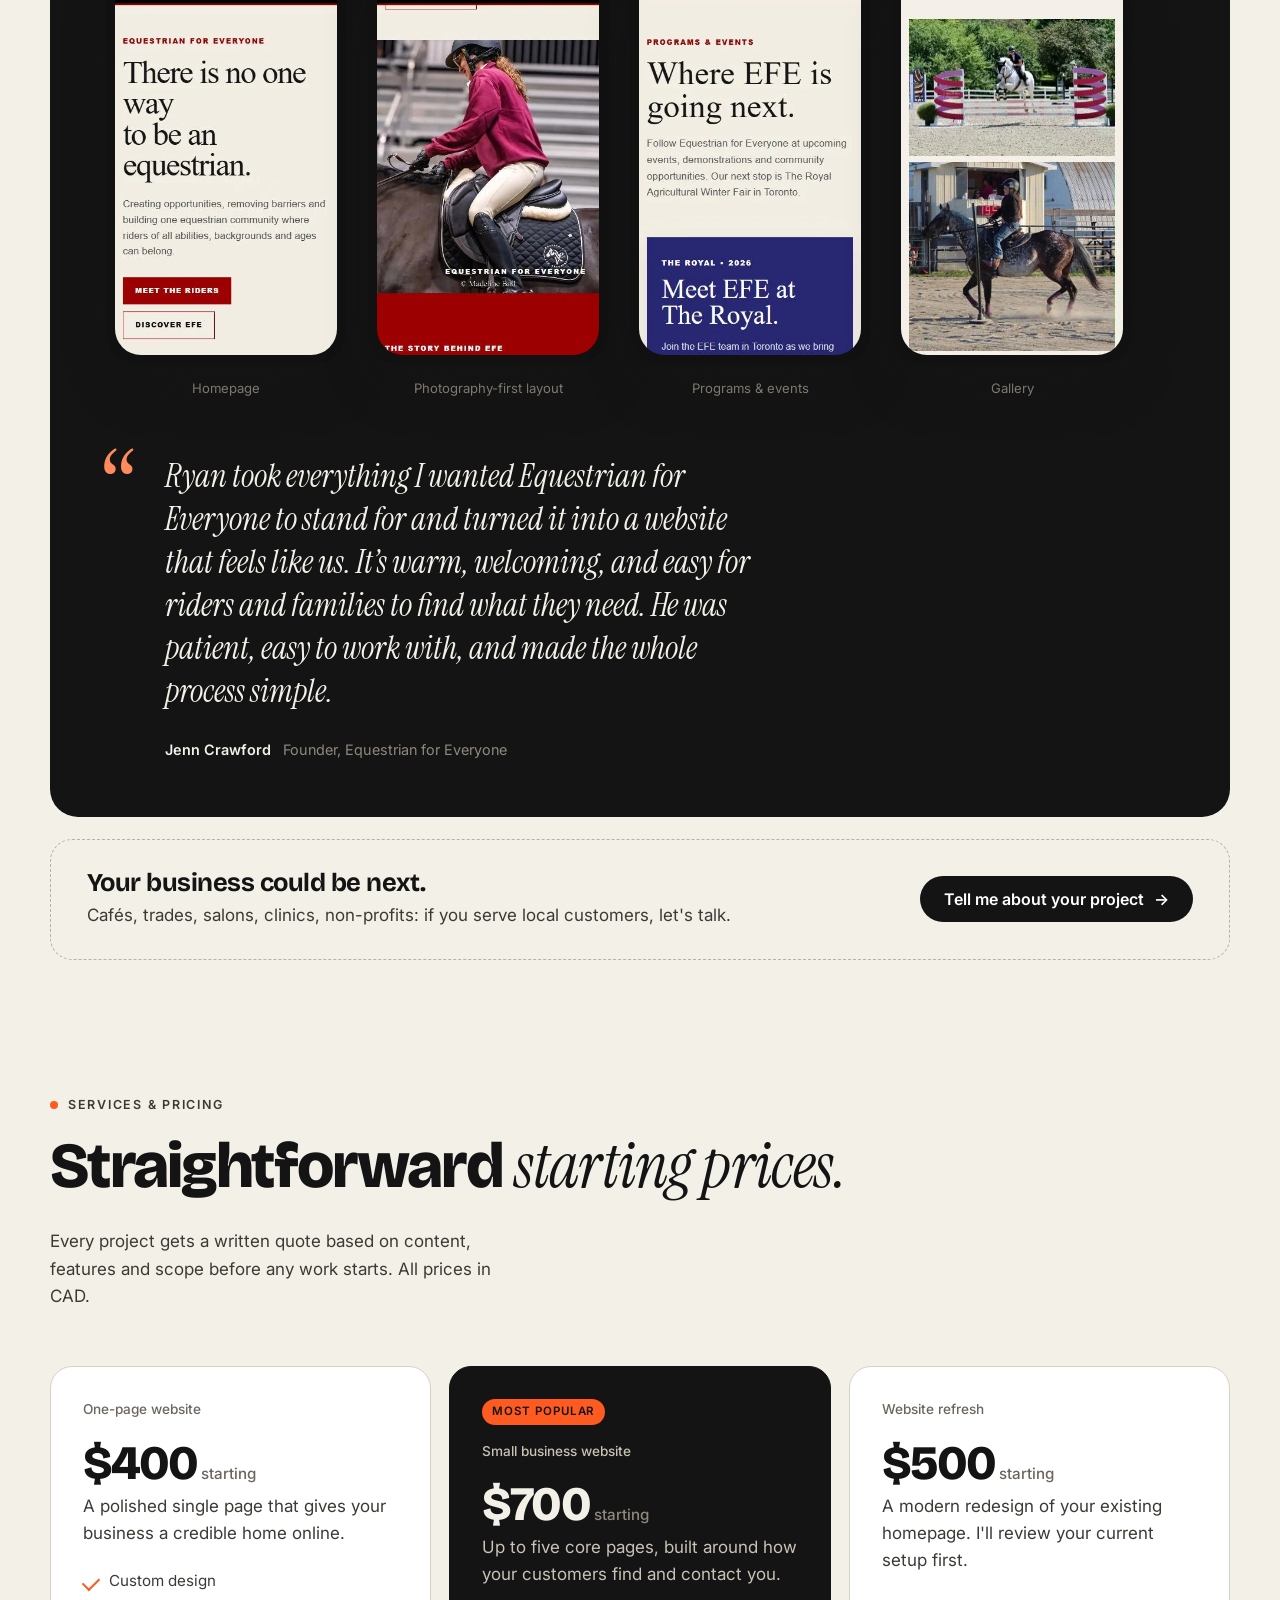
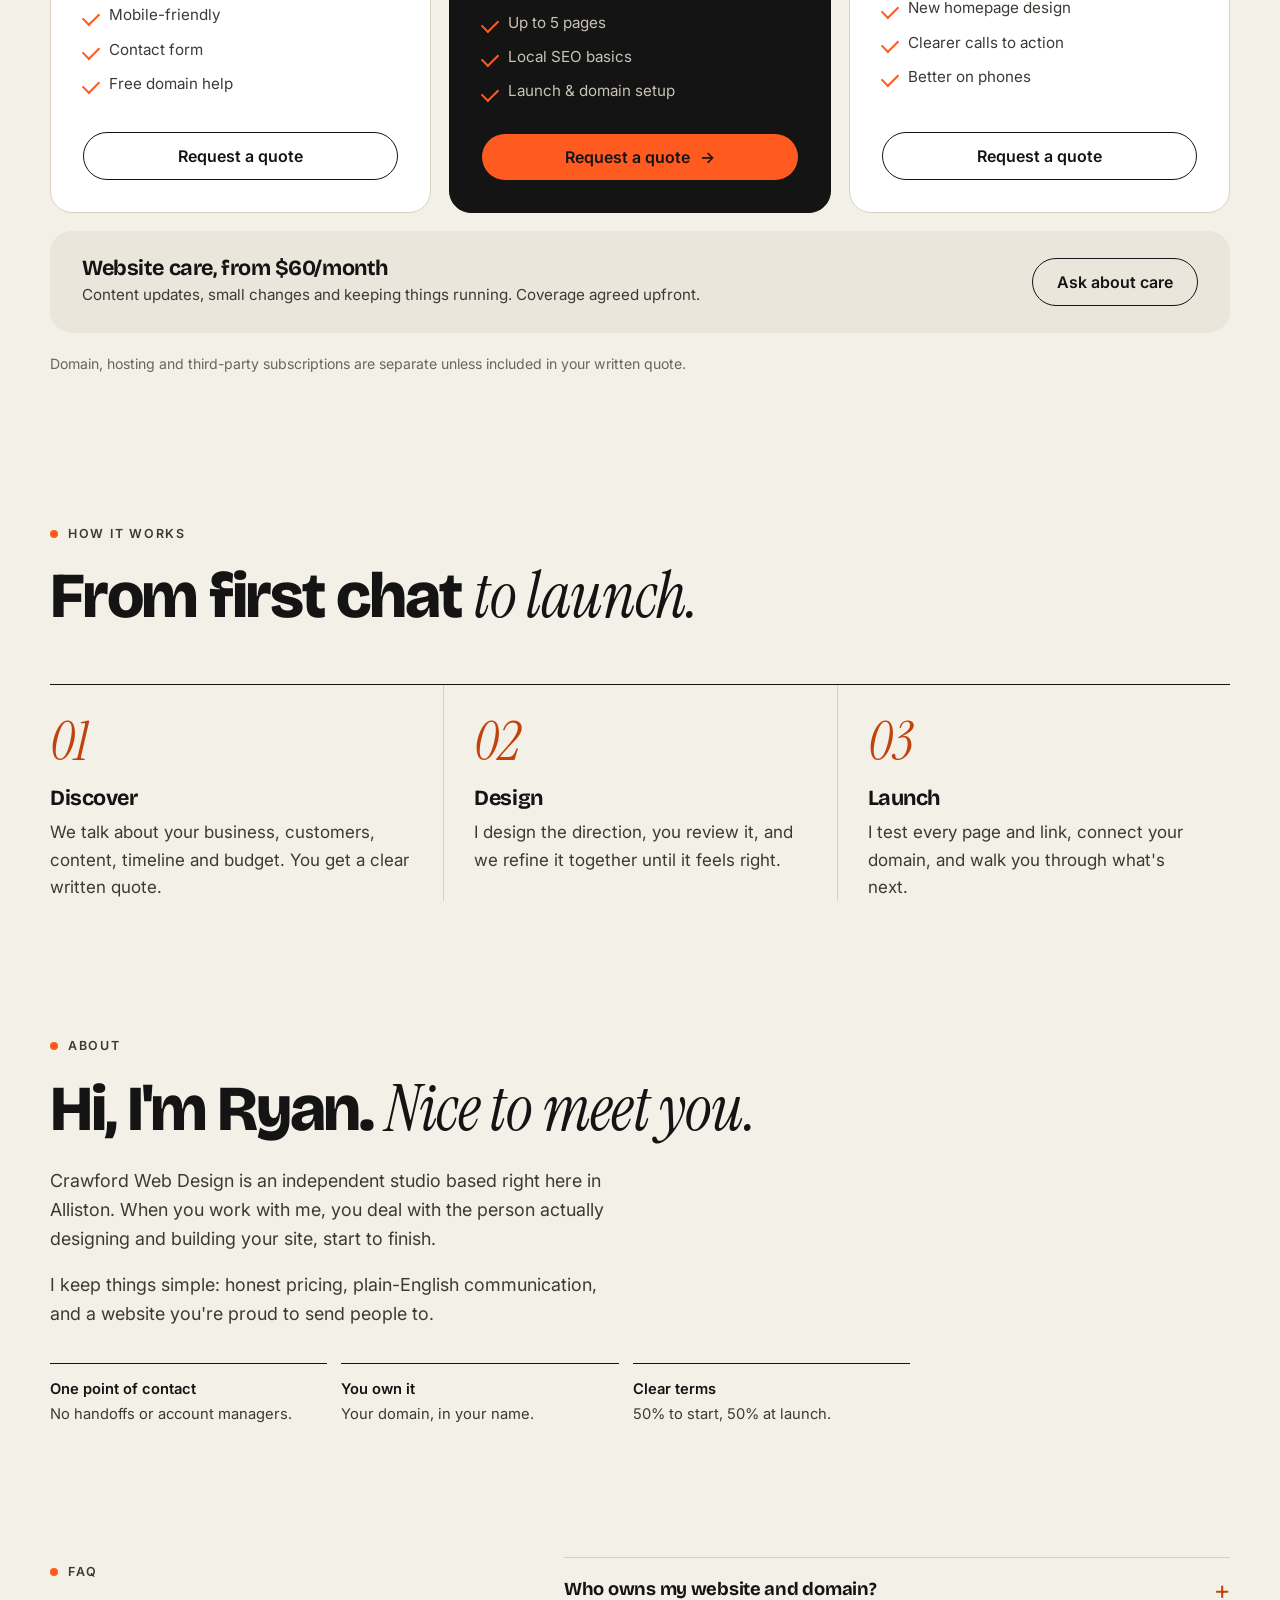
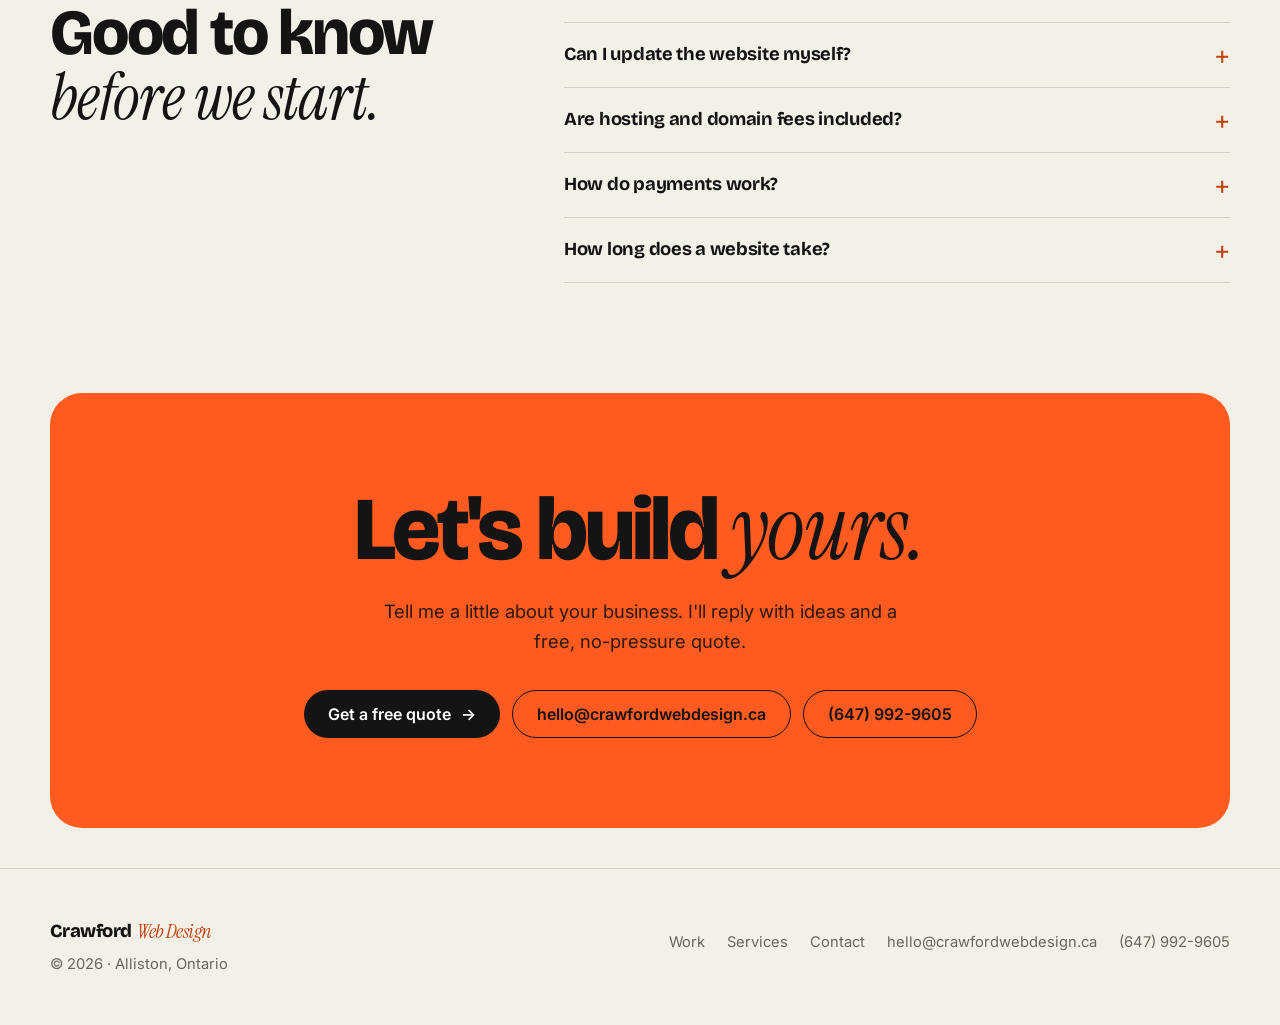
==== commit de8b7d1e: "ff" ====
--- a/index.html
+++ b/index.html
@@ -26,7 +26,7 @@
 <link href="https://fonts.googleapis.com/css2?family=Bricolage+Grotesque:opsz,wght@12..96,500;12..96,700;12..96,800&family=Instrument+Serif:ital@1&family=Inter:wght@400;500;600&display=swap" rel="stylesheet">
 <script>document.documentElement.classList.add("js")</script>
 <link rel="stylesheet" href="/styles.css">
-<script type="application/ld+json">{"@context":"https://schema.org","@type":"ProfessionalService","name":"Crawford Web Design","url":"https://crawfordwebdesign.ca/","image":"https://crawfordwebdesign.ca/og-image.jpg","email":"crawfordwebdesign@outlook.com","telephone":"+1-647-992-9605","address":{"@type":"PostalAddress","addressLocality":"Alliston","addressRegion":"ON","addressCountry":"CA"},"areaServed":[{"@type":"Place","name":"Alliston, Ontario"},{"@type":"Place","name":"New Tecumseth, Ontario"},{"@type":"AdministrativeArea","name":"Ontario"}],"description":"Website design, redesign and updates for small businesses in Ontario.","priceRange":"CAD $400+"}</script>
+<script type="application/ld+json">{"@context":"https://schema.org","@type":"ProfessionalService","name":"Crawford Web Design","url":"https://crawfordwebdesign.ca/","image":"https://crawfordwebdesign.ca/og-image.jpg","email":"hello@crawfordwebdesign.ca","telephone":"+1-647-992-9605","address":{"@type":"PostalAddress","addressLocality":"Alliston","addressRegion":"ON","addressCountry":"CA"},"areaServed":[{"@type":"Place","name":"Alliston, Ontario"},{"@type":"Place","name":"New Tecumseth, Ontario"},{"@type":"AdministrativeArea","name":"Ontario"}],"description":"Website design, redesign and updates for small businesses in Ontario.","priceRange":"CAD $400+"}</script>
 </head>
 <body>
 <a class="skip" href="#main">Skip to content</a>
@@ -238,7 +238,7 @@
       <p>Tell me a little about your business. I'll reply with ideas and a free, no-pressure quote.</p>
       <div class="actions">
         <a class="btn btn-dark" href="/contact.html">Get a free quote <span class="arrow">→</span></a>
-        <a class="btn btn-line" href="mailto:crawfordwebdesign@outlook.com">crawfordwebdesign@outlook.com</a>
+        <a class="btn btn-line" href="mailto:hello@crawfordwebdesign.ca">hello@crawfordwebdesign.ca</a>
         <a class="btn btn-line" href="tel:+16479929605">(647) 992-9605</a>
       </div>
     </div>
@@ -253,7 +253,7 @@
       <a href="/portfolio.html">Work</a>
       <a href="/services.html">Services</a>
       <a href="/contact.html">Contact</a>
-      <a href="mailto:crawfordwebdesign@outlook.com">crawfordwebdesign@outlook.com</a>
+      <a href="mailto:hello@crawfordwebdesign.ca">hello@crawfordwebdesign.ca</a>
       <a href="tel:+16479929605">(647) 992-9605</a>
     </nav>
   </div>
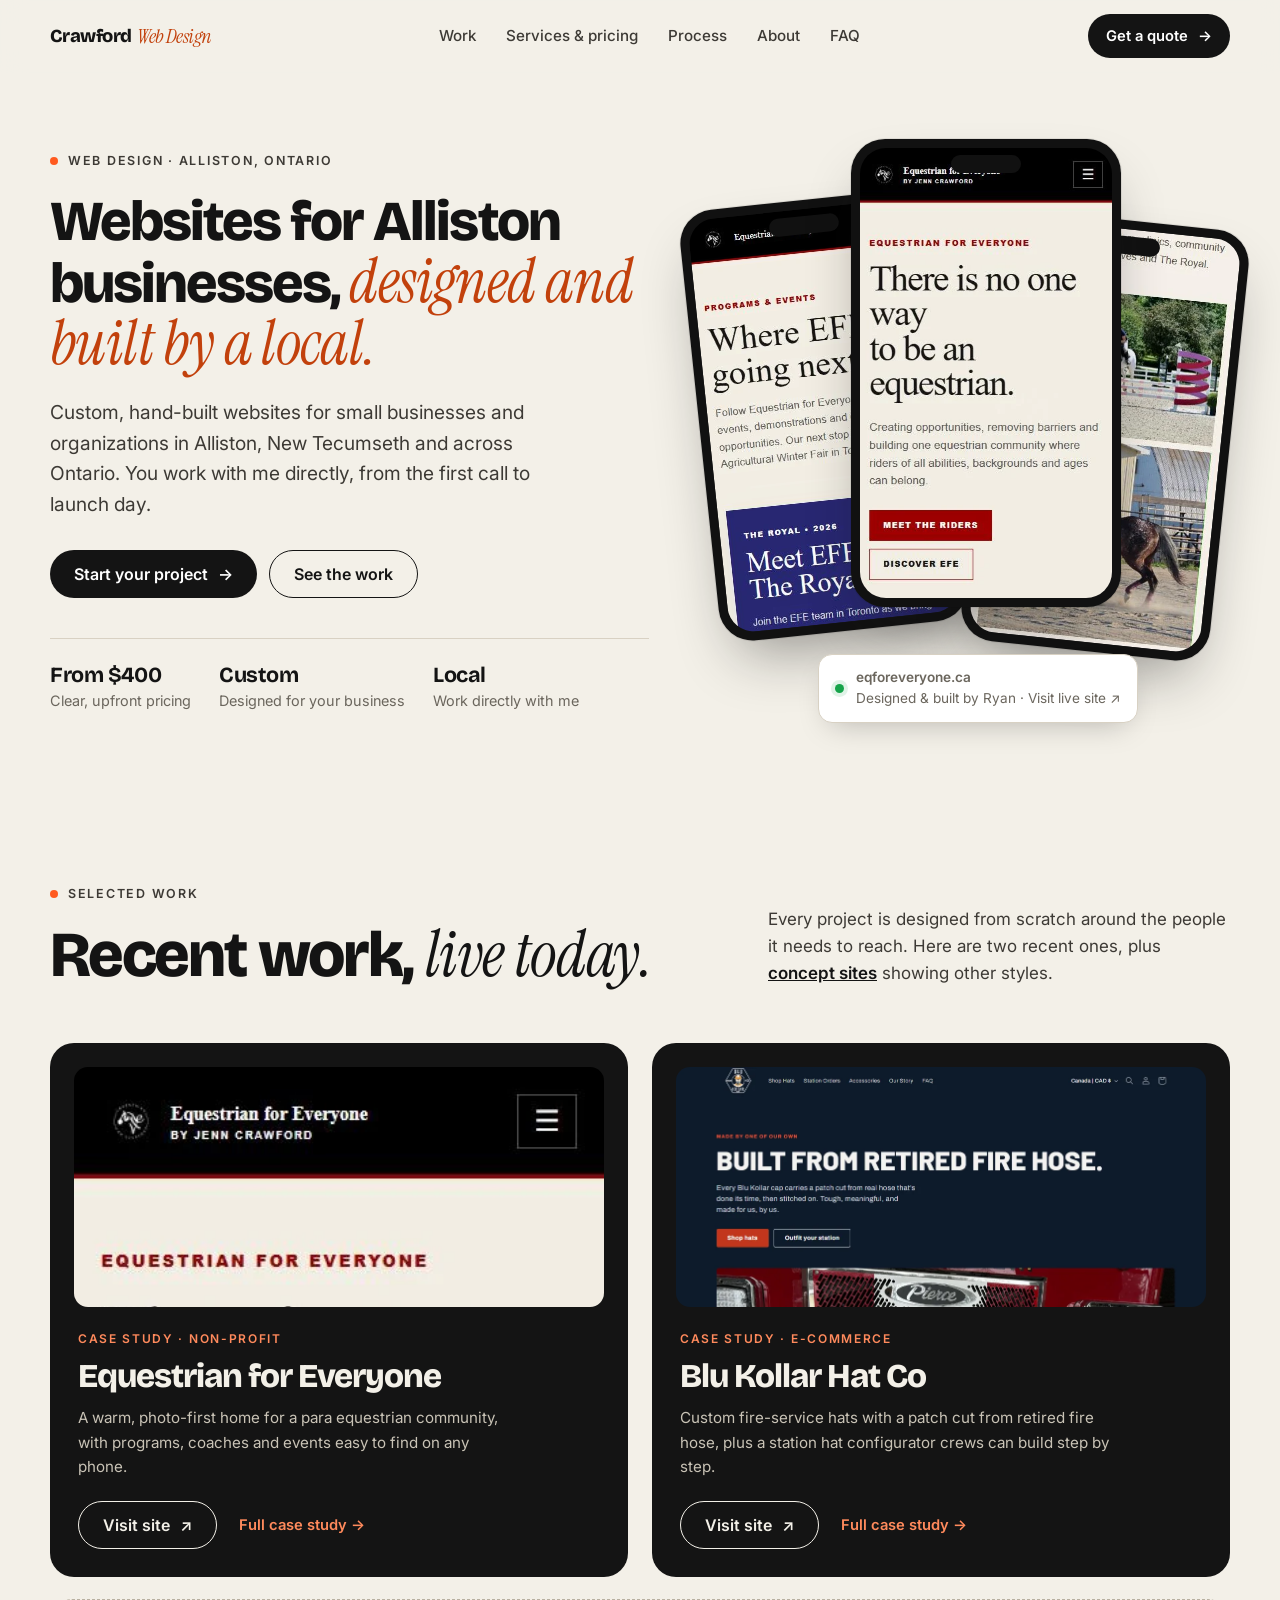
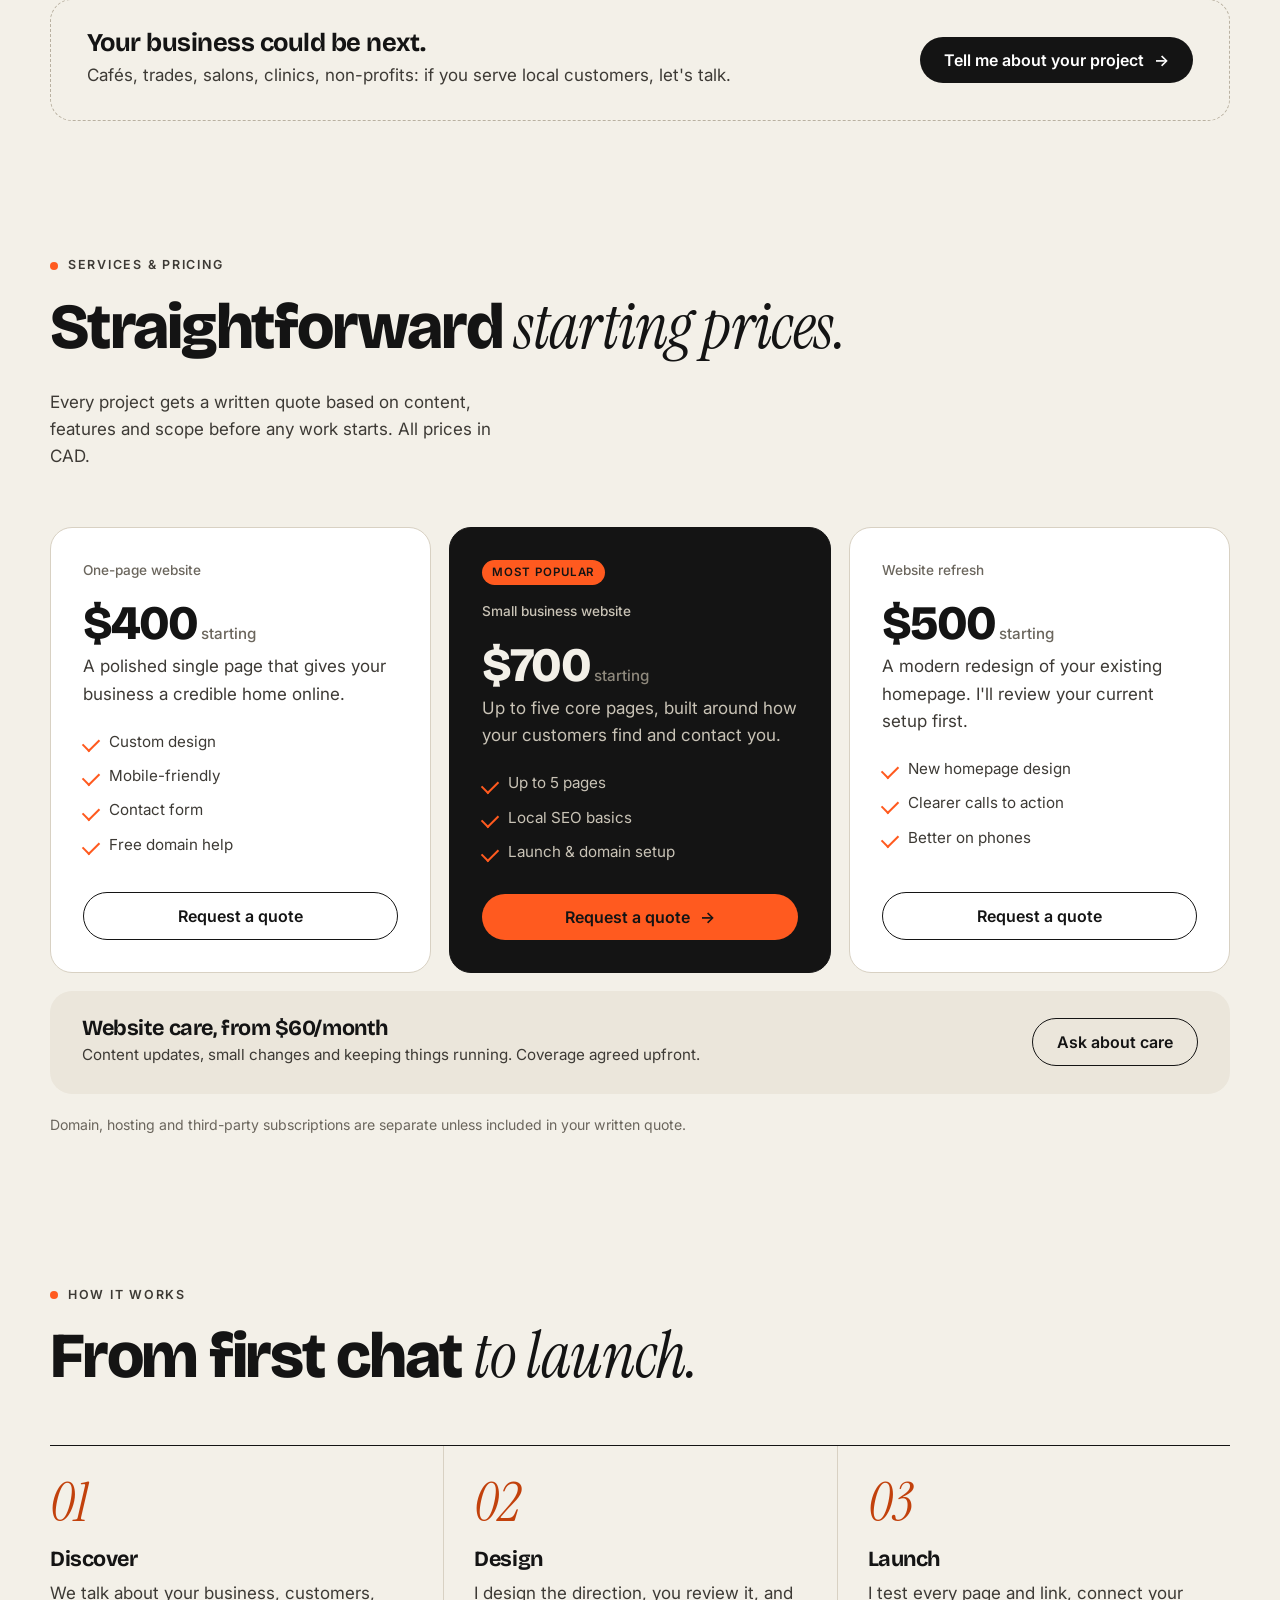
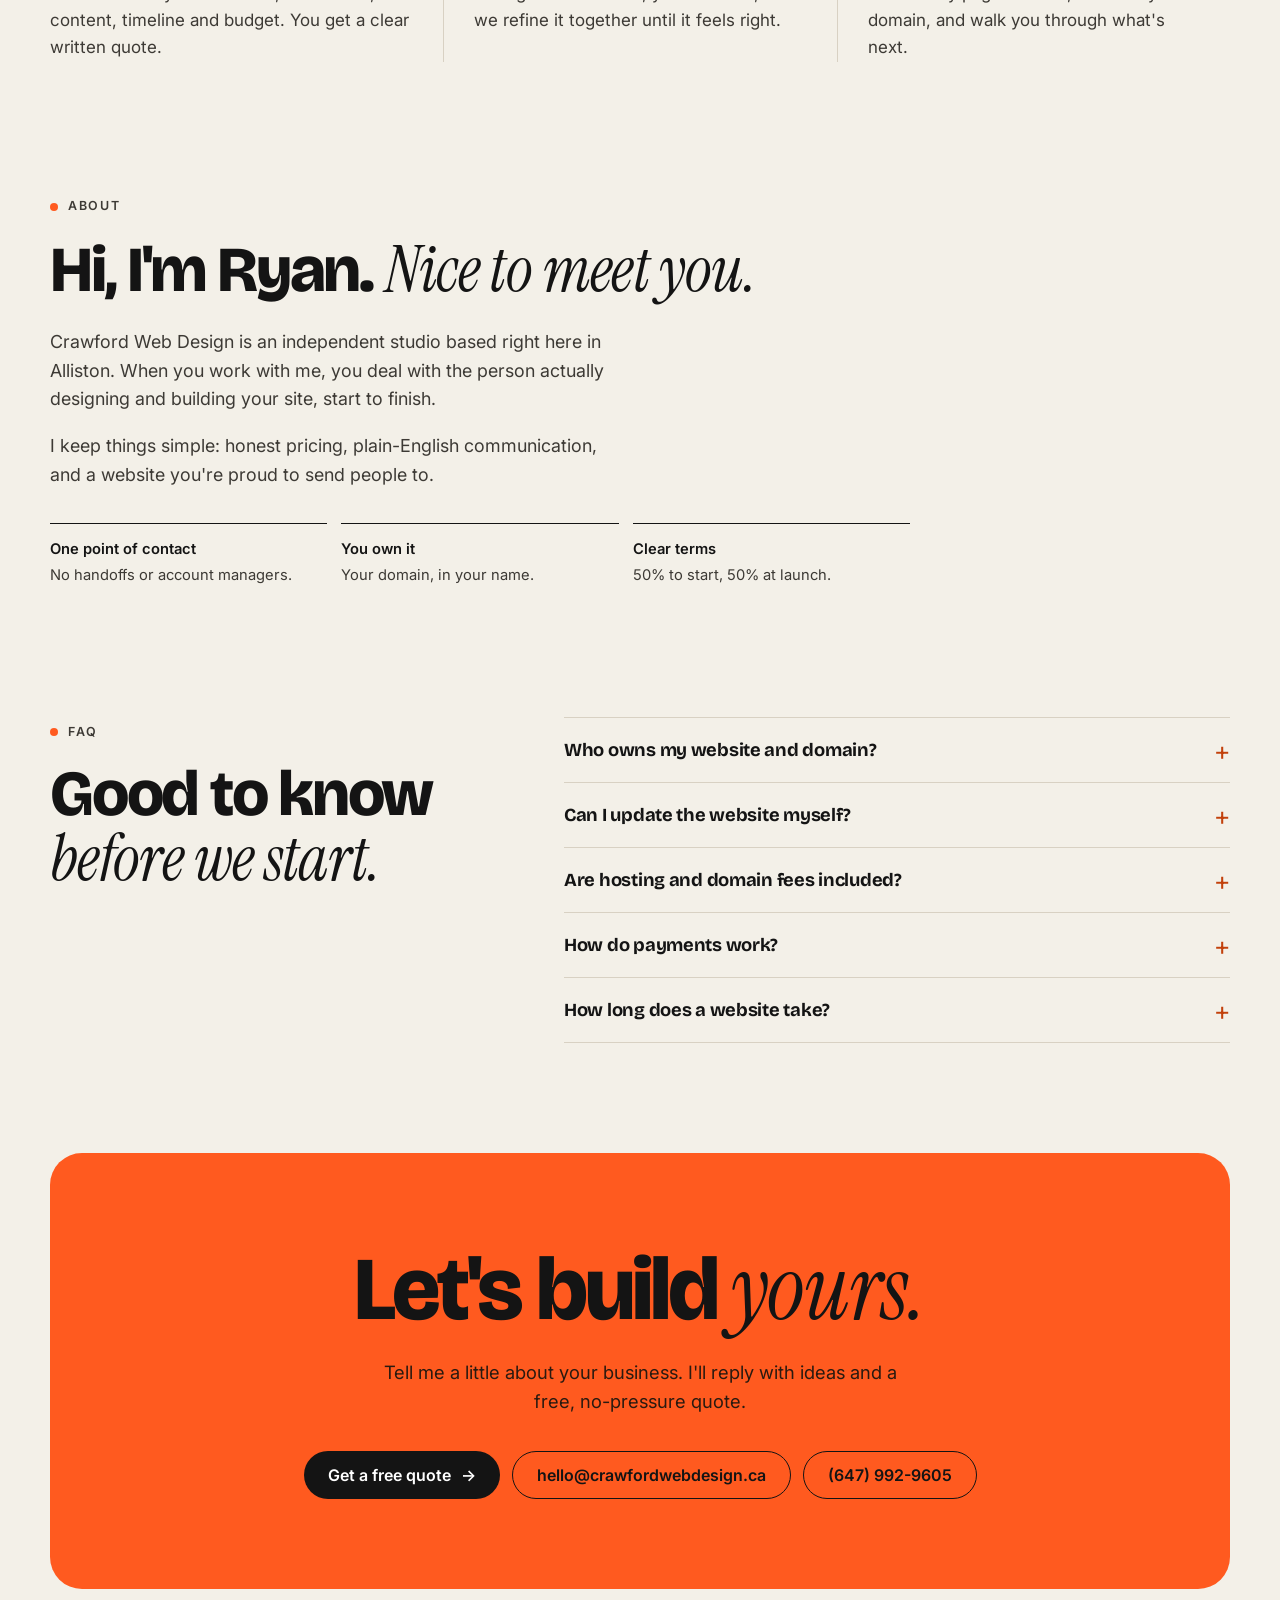
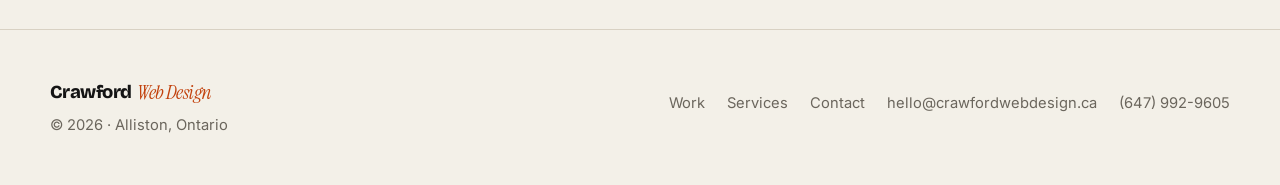
==== commit 4447064b: "News" ====
--- a/index.html
+++ b/index.html
@@ -90,37 +90,36 @@
           <span class="eyebrow">Selected work</span>
           <h2 style="margin-top:16px">Recent work, <span class="serif">live today.</span></h2>
         </div>
-        <p>Every project is designed from scratch around the people it needs to reach. Here's a recent one, plus <a href="/portfolio.html#concepts">concept sites</a> showing other styles.</p>
-      </div>
-
-      <article class="case reveal">
-        <div class="case-top">
-          <div>
+        <p>Every project is designed from scratch around the people it needs to reach. Here are two recent ones, plus <a href="/portfolio.html#concepts">concept sites</a> showing other styles.</p>
+      </div>
+
+      <div class="work-pair">
+        <article class="mini-case reveal">
+          <div class="mini-img"><img src="work-efe-home.webp" alt="Equestrian for Everyone homepage" width="390" height="676" loading="lazy"></div>
+          <div class="mini-body">
             <div class="kicker">Case study · Non-profit</div>
             <h3>Equestrian for Everyone</h3>
+            <p>A warm, photo-first home for a para equestrian community, with programs, coaches and events easy to find on any phone.</p>
+            <div class="mini-links">
+              <a class="btn btn-line" href="https://eqforeveryone.ca/" target="_blank" rel="noopener">Visit site <span class="arrow">↗</span></a>
+              <a class="mini-more" href="/portfolio.html">Full case study <span class="arrow">→</span></a>
+            </div>
           </div>
-          <div>
-            <p>A home for Jenn Crawford's para equestrian community: her story, the riders, coaches and upcoming events like The Royal Agricultural Winter Fair. The goal was a site that feels warm and welcoming while making it easy to find programs and get involved.</p>
-            <dl>
-              <div><dt>Scope</dt><dd>Design, build &amp; launch</dd></div>
-              <div><dt>Pages</dt><dd>Home, Programs, Coaches, Gallery</dd></div>
-              <div><dt>Focus</dt><dd>Story-led, photo-first, mobile-friendly</dd></div>
-              <div><dt>Status</dt><dd>Live</dd></div>
-            </dl>
-            <a class="btn btn-line" href="https://eqforeveryone.ca/" target="_blank" rel="noopener">Visit the live site <span class="arrow">↗</span></a>
+        </article>
+
+        <article class="mini-case reveal">
+          <div class="mini-img"><img src="blu-kollar-home.webp" alt="Blu Kollar Hat Co homepage" width="1069" height="858" loading="lazy"></div>
+          <div class="mini-body">
+            <div class="kicker">Case study · E-commerce</div>
+            <h3>Blu Kollar Hat Co</h3>
+            <p>Custom fire-service hats with a patch cut from retired fire hose, plus a station hat configurator crews can build step by step.</p>
+            <div class="mini-links">
+              <a class="btn btn-line" href="https://www.blukollarhatco.com/" target="_blank" rel="noopener">Visit site <span class="arrow">↗</span></a>
+              <a class="mini-more" href="/portfolio.html">Full case study <span class="arrow">→</span></a>
+            </div>
           </div>
-        </div>
-        <div class="case-shots" tabindex="0" aria-label="Screens from the Equestrian for Everyone website">
-          <figure><div class="phone"><img src="work-efe-home.webp" alt="Homepage headline: There is no one way to be an equestrian" loading="lazy" width="390" height="676"></div><figcaption>Homepage</figcaption></figure>
-          <figure><div class="phone"><img src="work-efe-photo.webp" alt="Full-width rider photo on the homepage" loading="lazy" width="390" height="676"></div><figcaption>Photography-first layout</figcaption></figure>
-          <figure><div class="phone"><img src="work-efe-programs.webp" alt="Programs and events page featuring The Royal" loading="lazy" width="390" height="676"></div><figcaption>Programs &amp; events</figcaption></figure>
-          <figure><div class="phone"><img src="work-efe-gallery.webp" alt="Gallery page with show jumping photos" loading="lazy" width="390" height="676"></div><figcaption>Gallery</figcaption></figure>
-        </div>
-        <figure class="quote">
-          <blockquote>Ryan took everything I wanted Equestrian for Everyone to stand for and turned it into a website that feels like us. It&rsquo;s warm, welcoming, and easy for riders and families to find what they need. He was patient, easy to work with, and made the whole process simple.</blockquote>
-          <figcaption><b>Jenn Crawford</b> Founder, Equestrian for Everyone</figcaption>
-        </figure>
-      </article>
+        </article>
+      </div>
 
       <div class="next-card reveal">
         <div>
--- a/styles.css
+++ b/styles.css
@@ -319,3 +319,18 @@
 .logo i{margin-left:.28em}
 .hero h1{font-size:clamp(2.5rem,4.4vw,4.1rem)}
 .about.no-photo{grid-template-columns:1fr}.about.no-photo .promises{max-width:860px}
+
+/* Home: side-by-side mini case cards */
+.work-pair{display:grid;grid-template-columns:1fr 1fr;gap:24px}
+.mini-case{background:var(--dark);color:#f3f0e8;border-radius:24px;overflow:hidden;display:flex;flex-direction:column;margin:0}
+.mini-img{padding:24px 24px 0}
+.mini-img img{width:100%;height:240px;object-fit:cover;object-position:top;border-radius:14px;display:block}
+.mini-body{padding:26px 28px 28px;display:flex;flex-direction:column;flex:1}
+.mini-case .kicker{color:#ff8a5c;font:600 .75rem/1 var(--body);letter-spacing:.14em;text-transform:uppercase;margin-bottom:14px}
+.mini-case h3{font-size:clamp(1.6rem,2.6vw,2.1rem);letter-spacing:-.03em;font-weight:800;line-height:1.05;margin:0 0 12px}
+.mini-case p{color:#c9c3b6;margin:0 0 22px;font-size:.95rem;max-width:44ch}
+.mini-links{margin-top:auto;display:flex;flex-wrap:wrap;gap:14px 22px;align-items:center}
+.mini-case .btn-line{border-color:#f3f0e8;color:#f3f0e8}.mini-case .btn-line:hover{background:#f3f0e8;color:var(--ink)}
+.mini-more{color:#ff8a5c;font-weight:600;font-size:.92rem;text-decoration:none}
+.mini-more:hover{text-decoration:underline}
+@media (max-width:760px){.work-pair{grid-template-columns:1fr;gap:18px}.mini-img img{height:200px}.mini-body{padding:22px 22px 24px}}
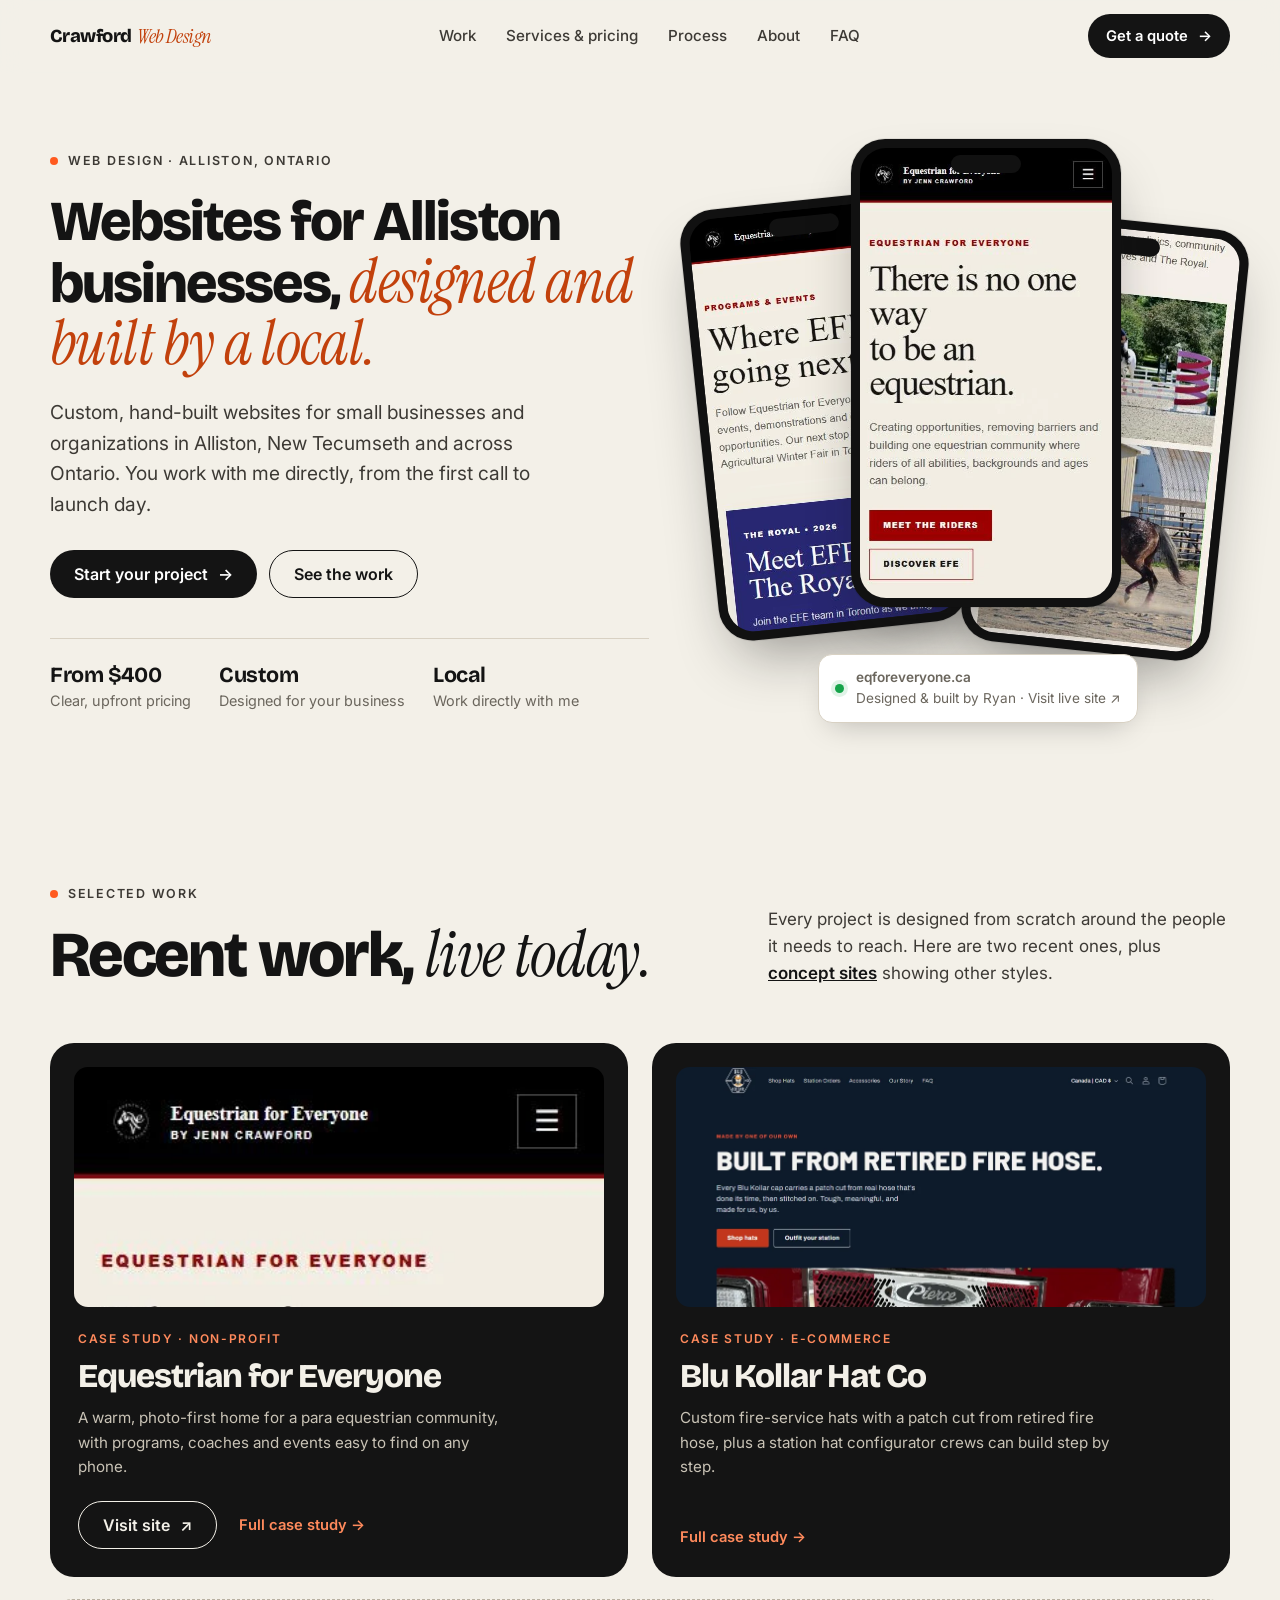
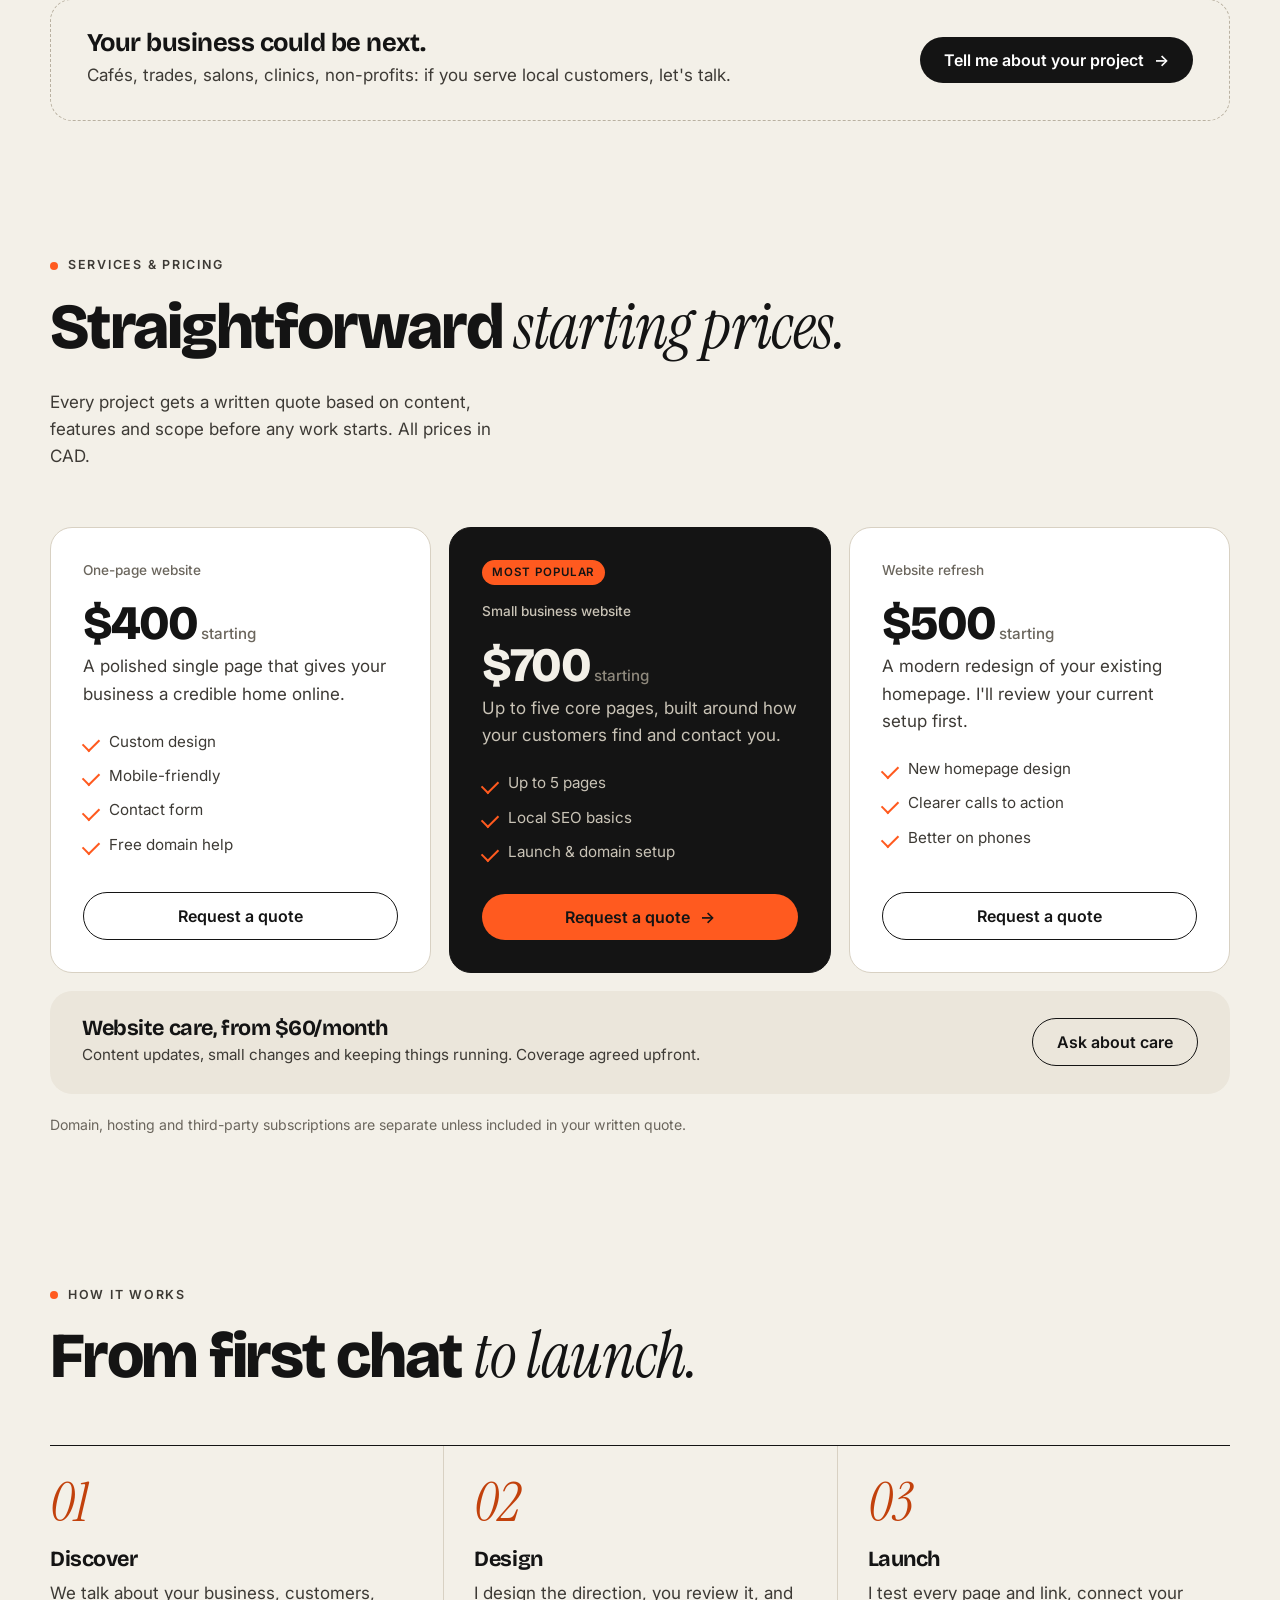
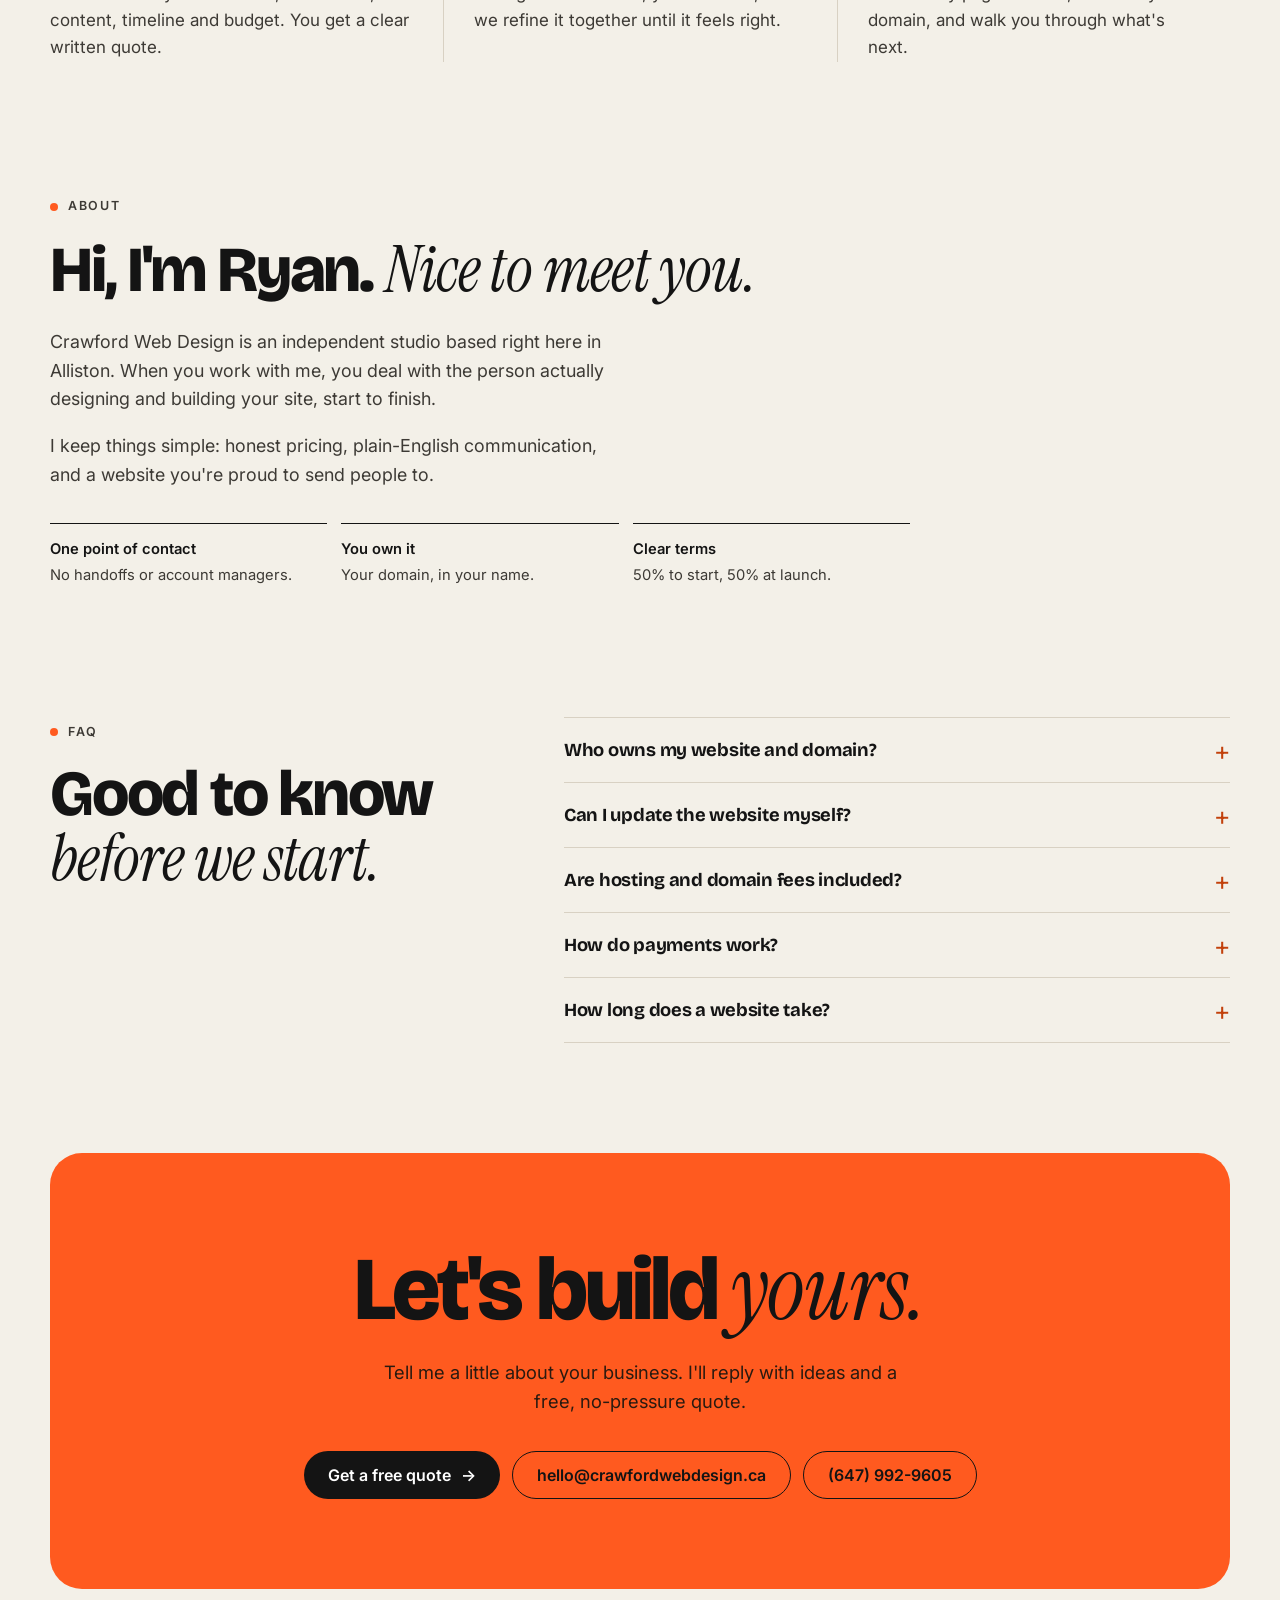
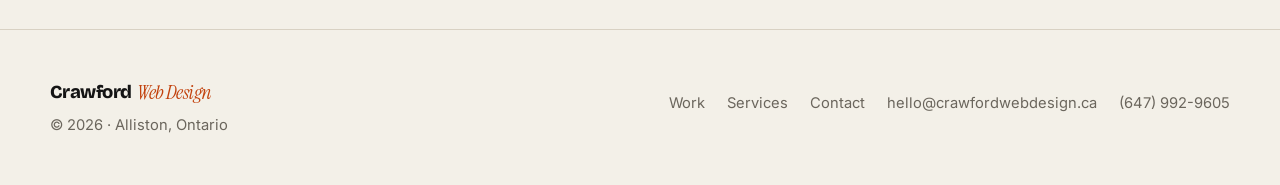
==== commit 2f1d6238: "new file" ====
--- a/index.html
+++ b/index.html
@@ -114,8 +114,7 @@
             <h3>Blu Kollar Hat Co</h3>
             <p>Custom fire-service hats with a patch cut from retired fire hose, plus a station hat configurator crews can build step by step.</p>
             <div class="mini-links">
-              <a class="btn btn-line" href="https://www.blukollarhatco.com/" target="_blank" rel="noopener">Visit site <span class="arrow">↗</span></a>
-              <a class="mini-more" href="/portfolio.html">Full case study <span class="arrow">→</span></a>
+              <a class="mini-more" href="/portfolio.html#blu-kollar">Full case study <span class="arrow">→</span></a>
             </div>
           </div>
         </article>
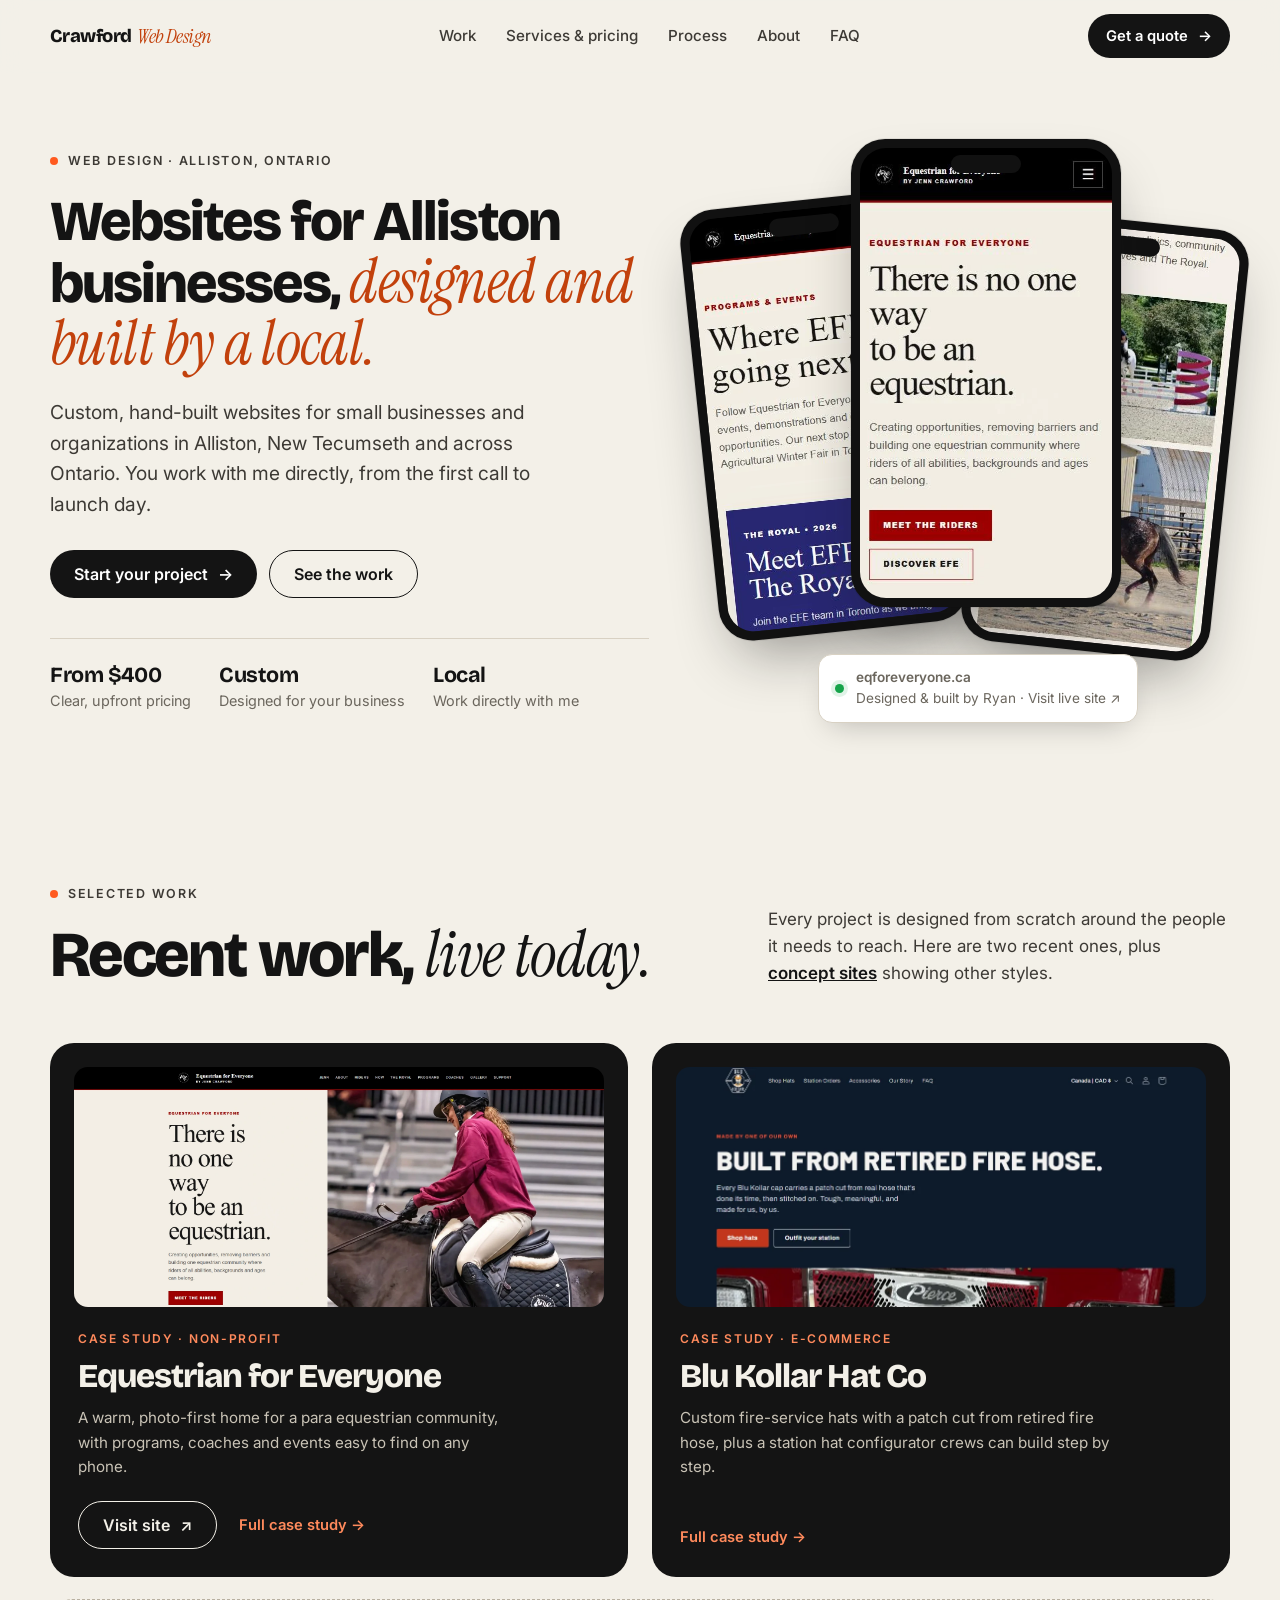
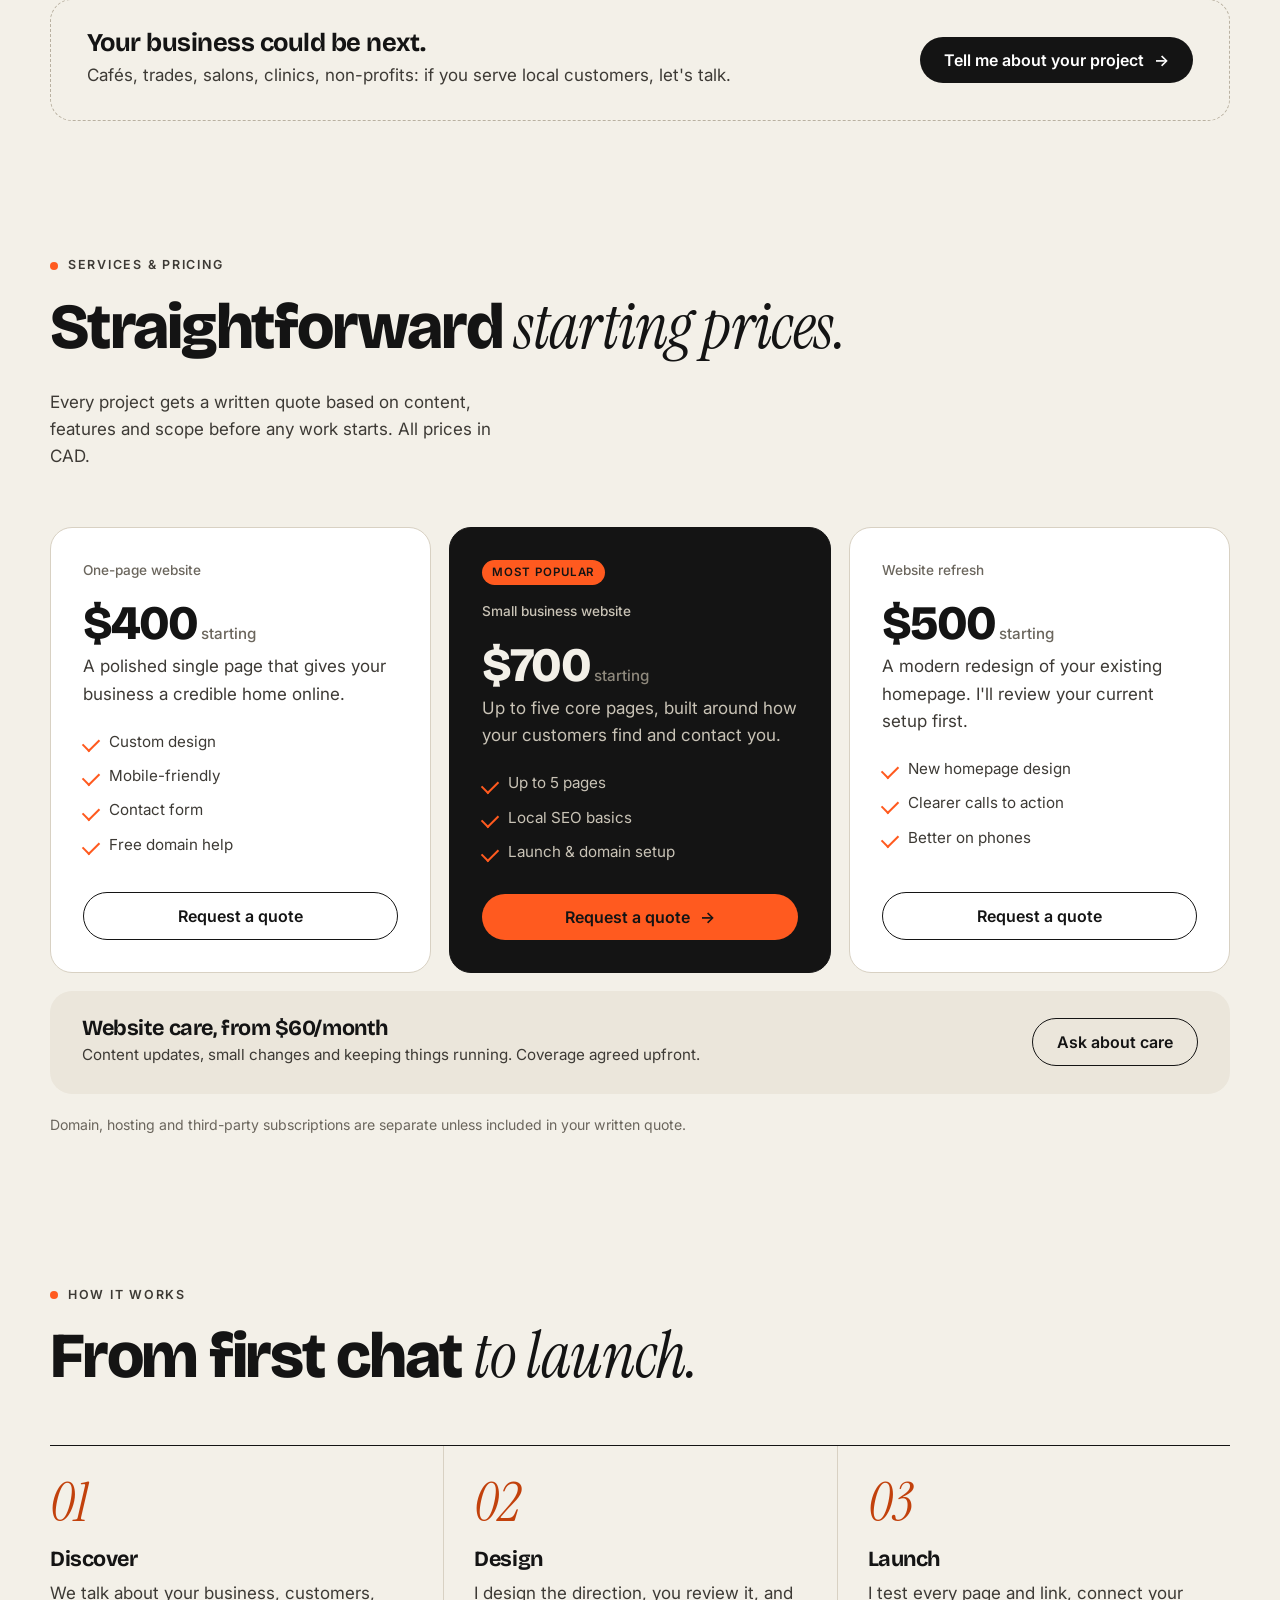
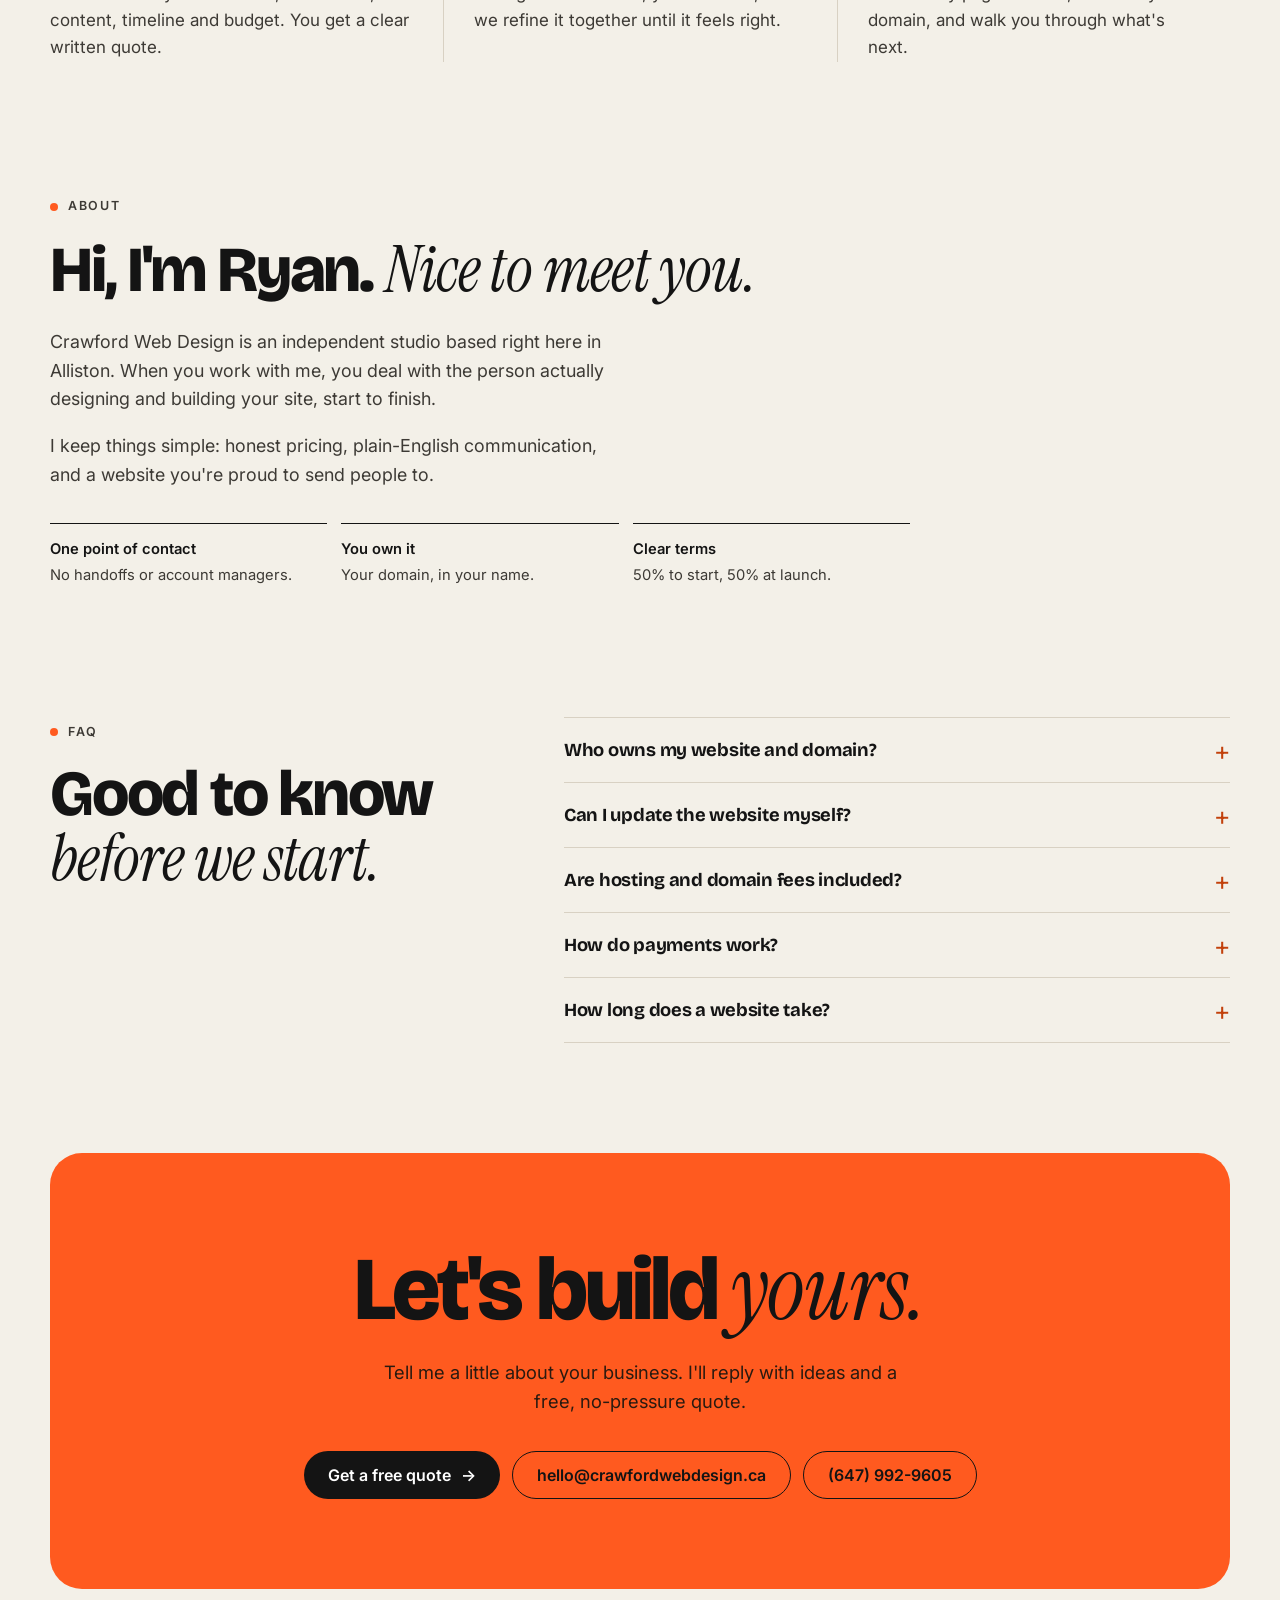
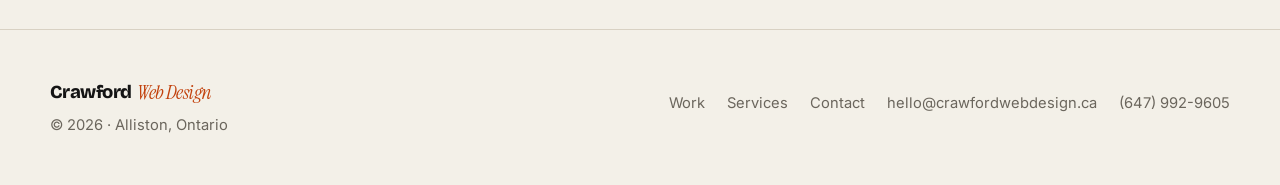
==== commit ae3769c8: "Update index.html" ====
--- a/index.html
+++ b/index.html
@@ -95,7 +95,7 @@
 
       <div class="work-pair">
         <article class="mini-case reveal">
-          <div class="mini-img"><img src="work-efe-home.webp" alt="Equestrian for Everyone homepage" width="390" height="676" loading="lazy"></div>
+          <div class="mini-img"><img src="efe-hero-sharp.webp" alt="Equestrian for Everyone homepage" width="1796" height="896" loading="lazy"></div>
           <div class="mini-body">
             <div class="kicker">Case study · Non-profit</div>
             <h3>Equestrian for Everyone</h3>
